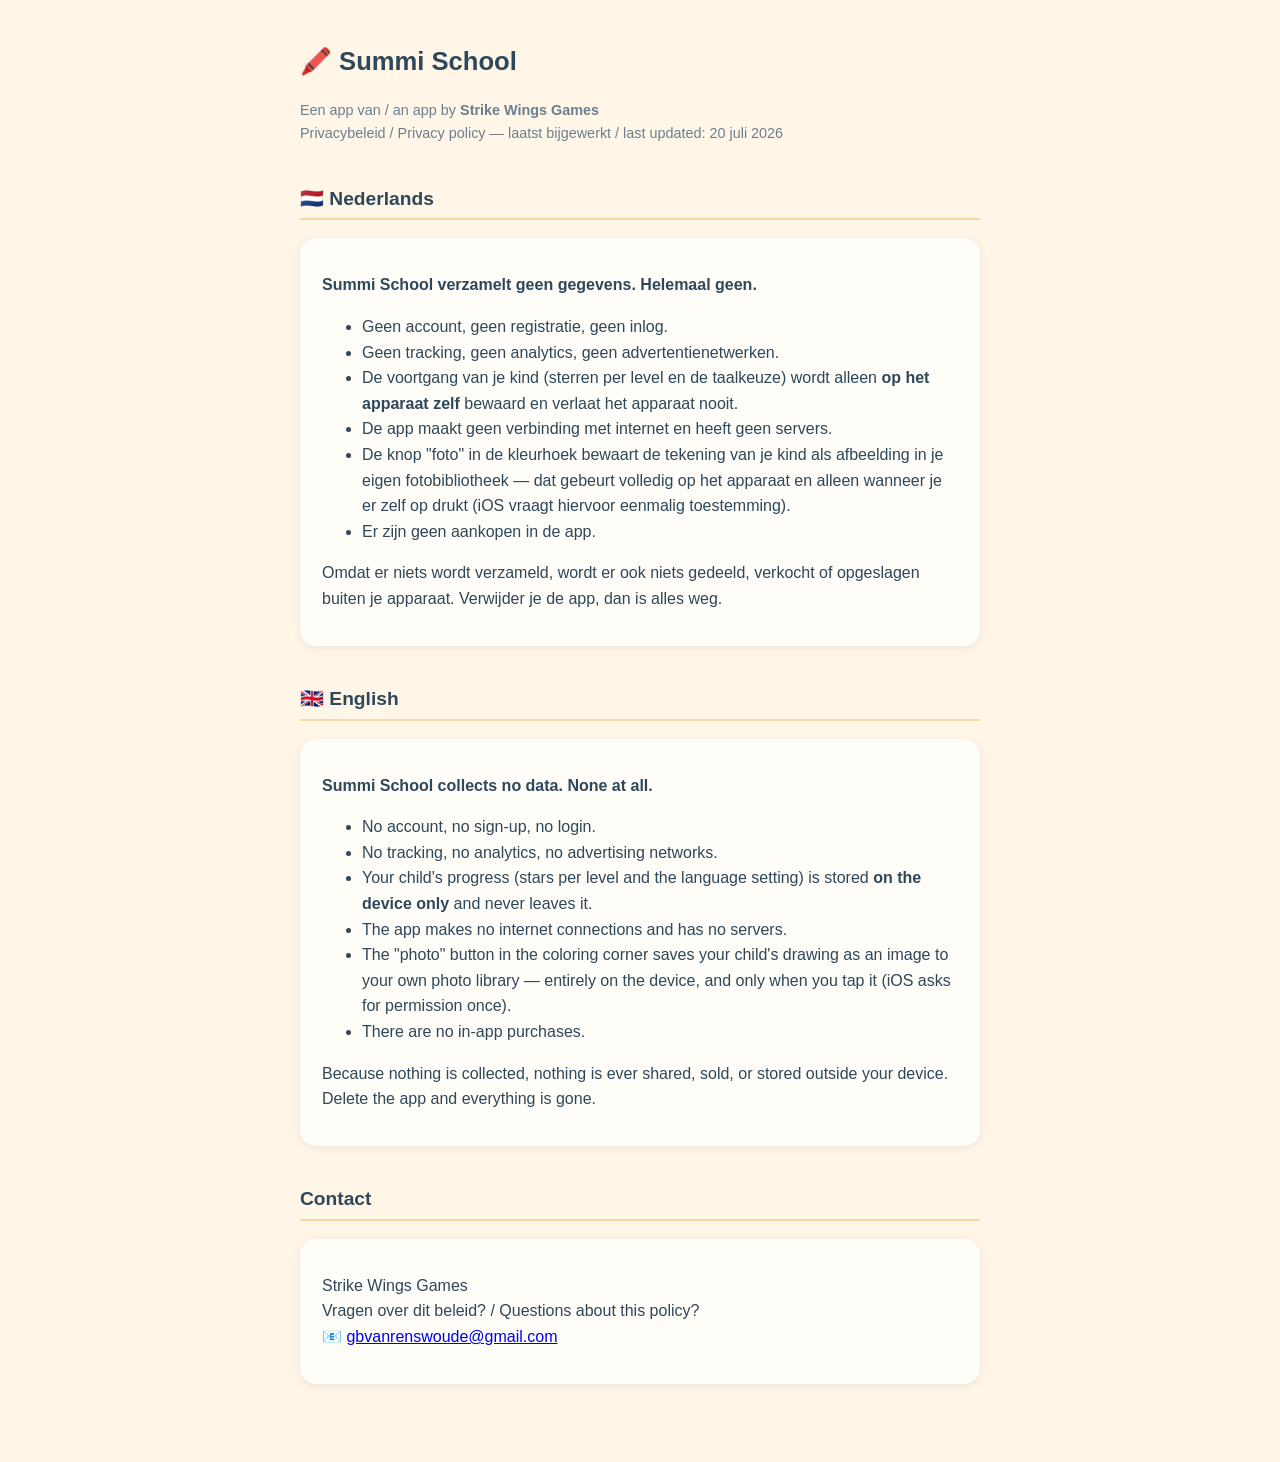
==== index.html @ abe36c19 "Summi School privacy policy (NL/EN)" ====
<!DOCTYPE html>
<html lang="nl">
<head>
<meta charset="utf-8">
<meta name="viewport" content="width=device-width, initial-scale=1">
<title>Summi School — Privacybeleid / Privacy Policy</title>
<style>
  body {
    font-family: -apple-system, "SF Pro Rounded", "Segoe UI", Verdana, sans-serif;
    background: #fff6e8;
    color: #2e4759;
    max-width: 680px;
    margin: 0 auto;
    padding: 24px 20px 60px;
    line-height: 1.6;
  }
  h1 { font-size: 1.6em; }
  h2 { font-size: 1.2em; margin-top: 2em; border-bottom: 2px solid #f3d9a4; padding-bottom: 4px; }
  .card {
    background: #fffdf8;
    border-radius: 16px;
    padding: 18px 22px;
    box-shadow: 0 2px 8px rgba(46, 71, 89, 0.10);
    margin: 18px 0;
  }
  .muted { color: #6b7f8e; font-size: 0.9em; }
</style>
</head>
<body>

<h1>🖍️ Summi School</h1>
<p class="muted">Een app van / an app by <strong>Strike Wings Games</strong><br>
Privacybeleid / Privacy policy — laatst bijgewerkt / last updated: 20&nbsp;juli&nbsp;2026</p>

<h2>🇳🇱 Nederlands</h2>
<div class="card">
  <p><strong>Summi School verzamelt geen gegevens. Helemaal geen.</strong></p>
  <ul>
    <li>Geen account, geen registratie, geen inlog.</li>
    <li>Geen tracking, geen analytics, geen advertentienetwerken.</li>
    <li>De voortgang van je kind (sterren per level en de taalkeuze) wordt
        alleen <strong>op het apparaat zelf</strong> bewaard en verlaat het
        apparaat nooit.</li>
    <li>De app maakt geen verbinding met internet en heeft geen servers.</li>
    <li>De knop "foto" in de kleurhoek bewaart de tekening van je kind als
        afbeelding in je eigen fotobibliotheek — dat gebeurt volledig op het
        apparaat en alleen wanneer je er zelf op drukt (iOS vraagt hiervoor
        eenmalig toestemming).</li>
    <li>Er zijn geen aankopen in de app.</li>
  </ul>
  <p>Omdat er niets wordt verzameld, wordt er ook niets gedeeld, verkocht of
     opgeslagen buiten je apparaat. Verwijder je de app, dan is alles weg.</p>
</div>

<h2>🇬🇧 English</h2>
<div class="card">
  <p><strong>Summi School collects no data. None at all.</strong></p>
  <ul>
    <li>No account, no sign-up, no login.</li>
    <li>No tracking, no analytics, no advertising networks.</li>
    <li>Your child's progress (stars per level and the language setting) is
        stored <strong>on the device only</strong> and never leaves it.</li>
    <li>The app makes no internet connections and has no servers.</li>
    <li>The "photo" button in the coloring corner saves your child's drawing
        as an image to your own photo library — entirely on the device, and
        only when you tap it (iOS asks for permission once).</li>
    <li>There are no in-app purchases.</li>
  </ul>
  <p>Because nothing is collected, nothing is ever shared, sold, or stored
     outside your device. Delete the app and everything is gone.</p>
</div>

<h2>Contact</h2>
<div class="card">
  <p>Strike Wings Games<br>
  Vragen over dit beleid? / Questions about this policy?<br>
  📧 <a href="mailto:gbvanrenswoude@gmail.com">gbvanrenswoude@gmail.com</a></p>
</div>

</body>
</html>
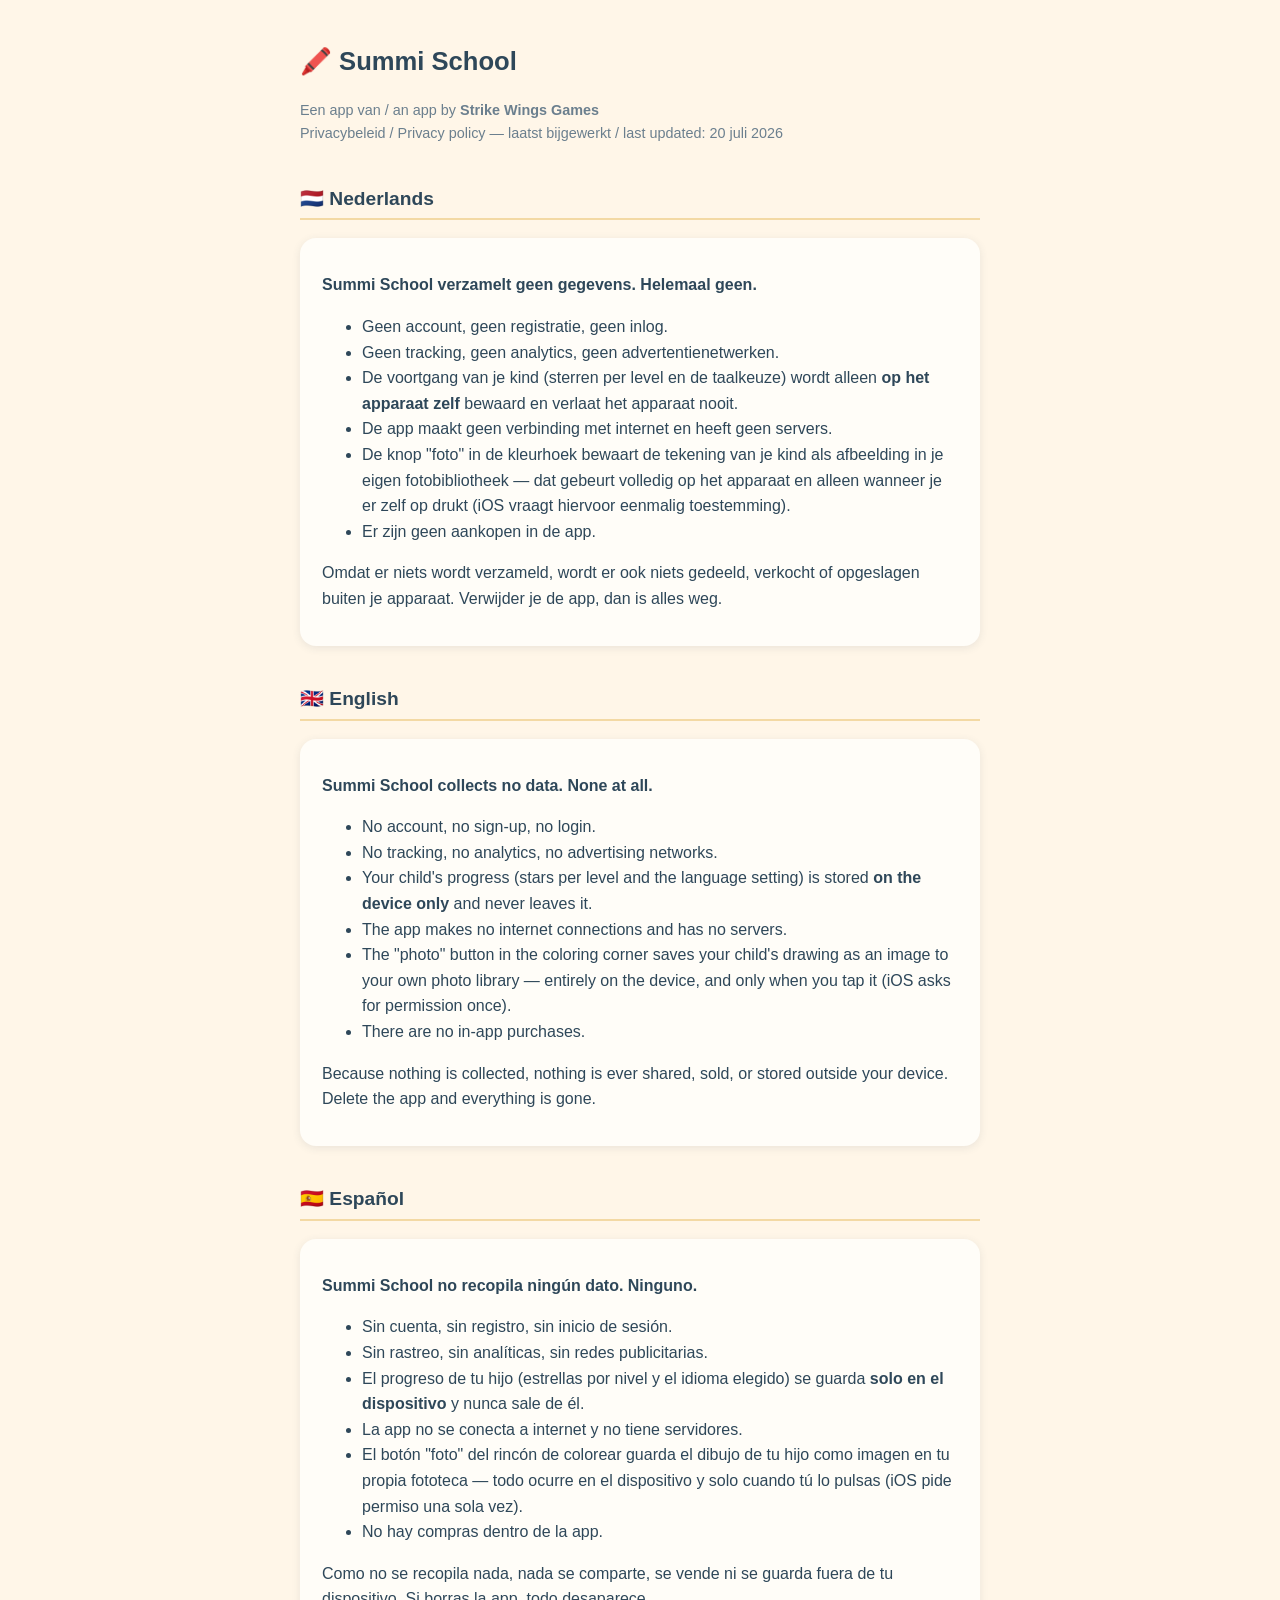
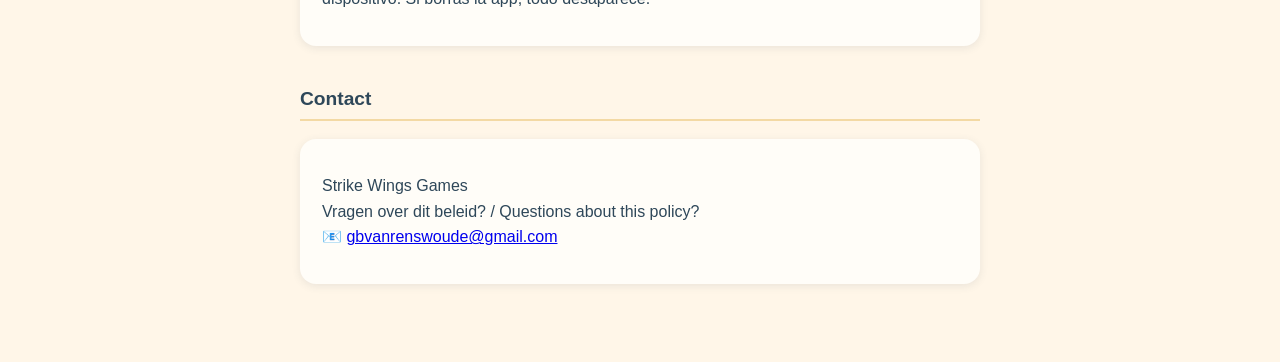
==== commit 96e26362: "Add Spanish section — the app now speaks es too" ====
--- a/index.html
+++ b/index.html
@@ -3,7 +3,7 @@
 <head>
 <meta charset="utf-8">
 <meta name="viewport" content="width=device-width, initial-scale=1">
-<title>Summi School — Privacybeleid / Privacy Policy</title>
+<title>Summi School — Privacybeleid / Privacy Policy / Política de privacidad</title>
 <style>
   body {
     font-family: -apple-system, "SF Pro Rounded", "Segoe UI", Verdana, sans-serif;
@@ -70,6 +70,24 @@
      outside your device. Delete the app and everything is gone.</p>
 </div>
 
+<h2>🇪🇸 Español</h2>
+<div class="card">
+  <p><strong>Summi School no recopila ningún dato. Ninguno.</strong></p>
+  <ul>
+    <li>Sin cuenta, sin registro, sin inicio de sesión.</li>
+    <li>Sin rastreo, sin analíticas, sin redes publicitarias.</li>
+    <li>El progreso de tu hijo (estrellas por nivel y el idioma elegido) se
+        guarda <strong>solo en el dispositivo</strong> y nunca sale de él.</li>
+    <li>La app no se conecta a internet y no tiene servidores.</li>
+    <li>El botón "foto" del rincón de colorear guarda el dibujo de tu hijo
+        como imagen en tu propia fototeca — todo ocurre en el dispositivo y
+        solo cuando tú lo pulsas (iOS pide permiso una sola vez).</li>
+    <li>No hay compras dentro de la app.</li>
+  </ul>
+  <p>Como no se recopila nada, nada se comparte, se vende ni se guarda fuera
+     de tu dispositivo. Si borras la app, todo desaparece.</p>
+</div>
+
 <h2>Contact</h2>
 <div class="card">
   <p>Strike Wings Games<br>
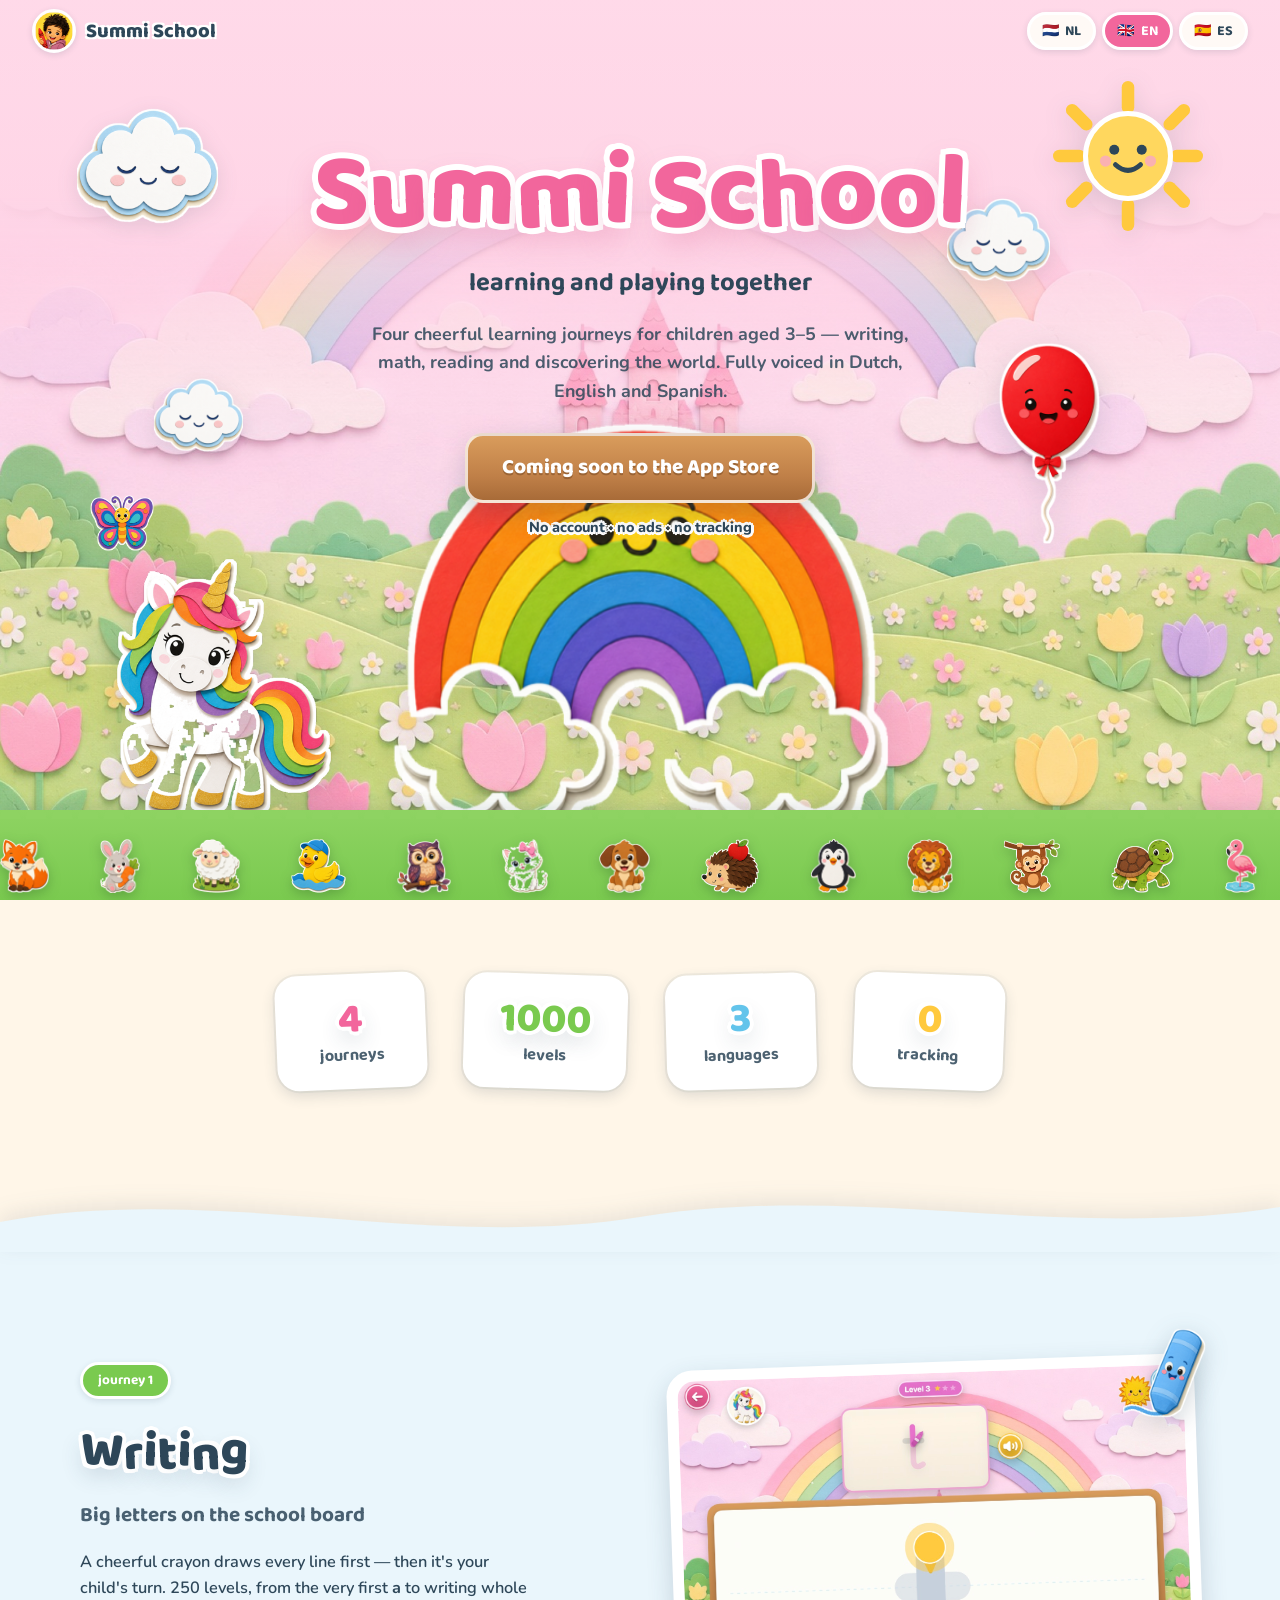
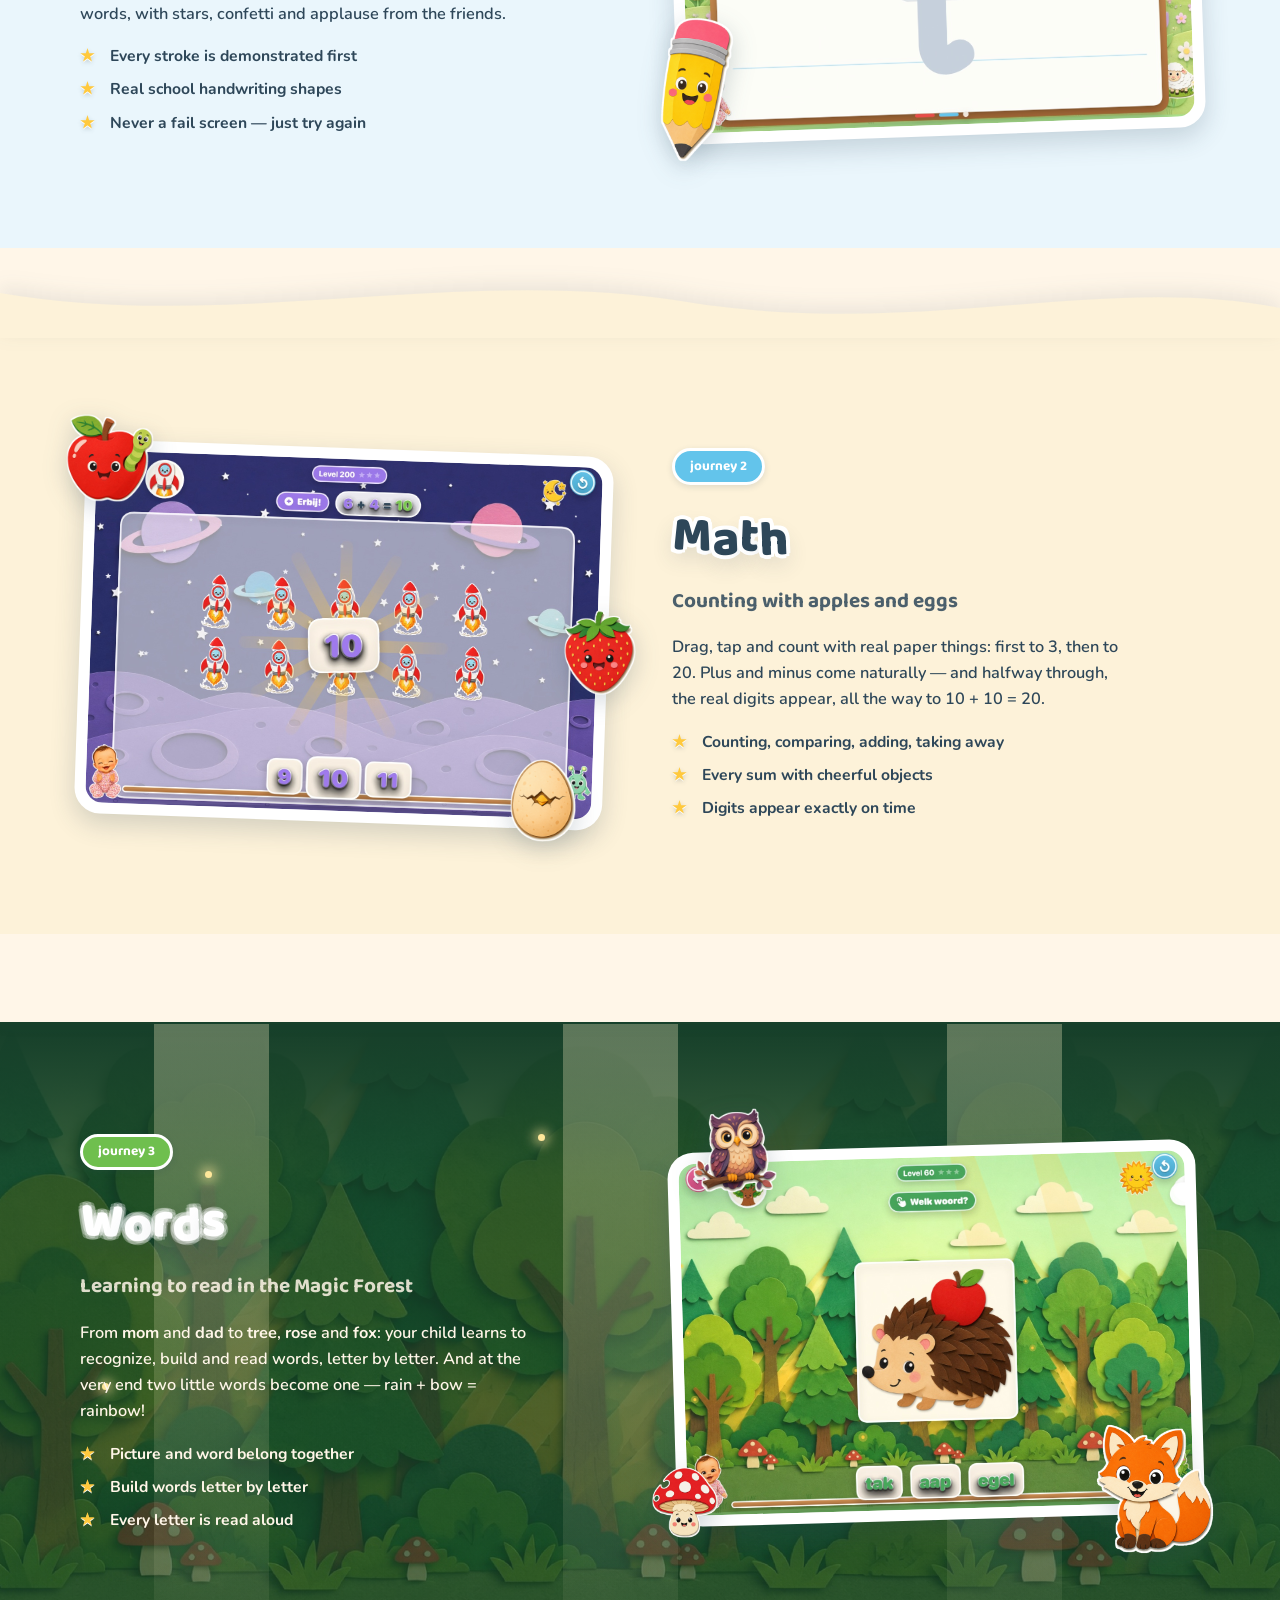
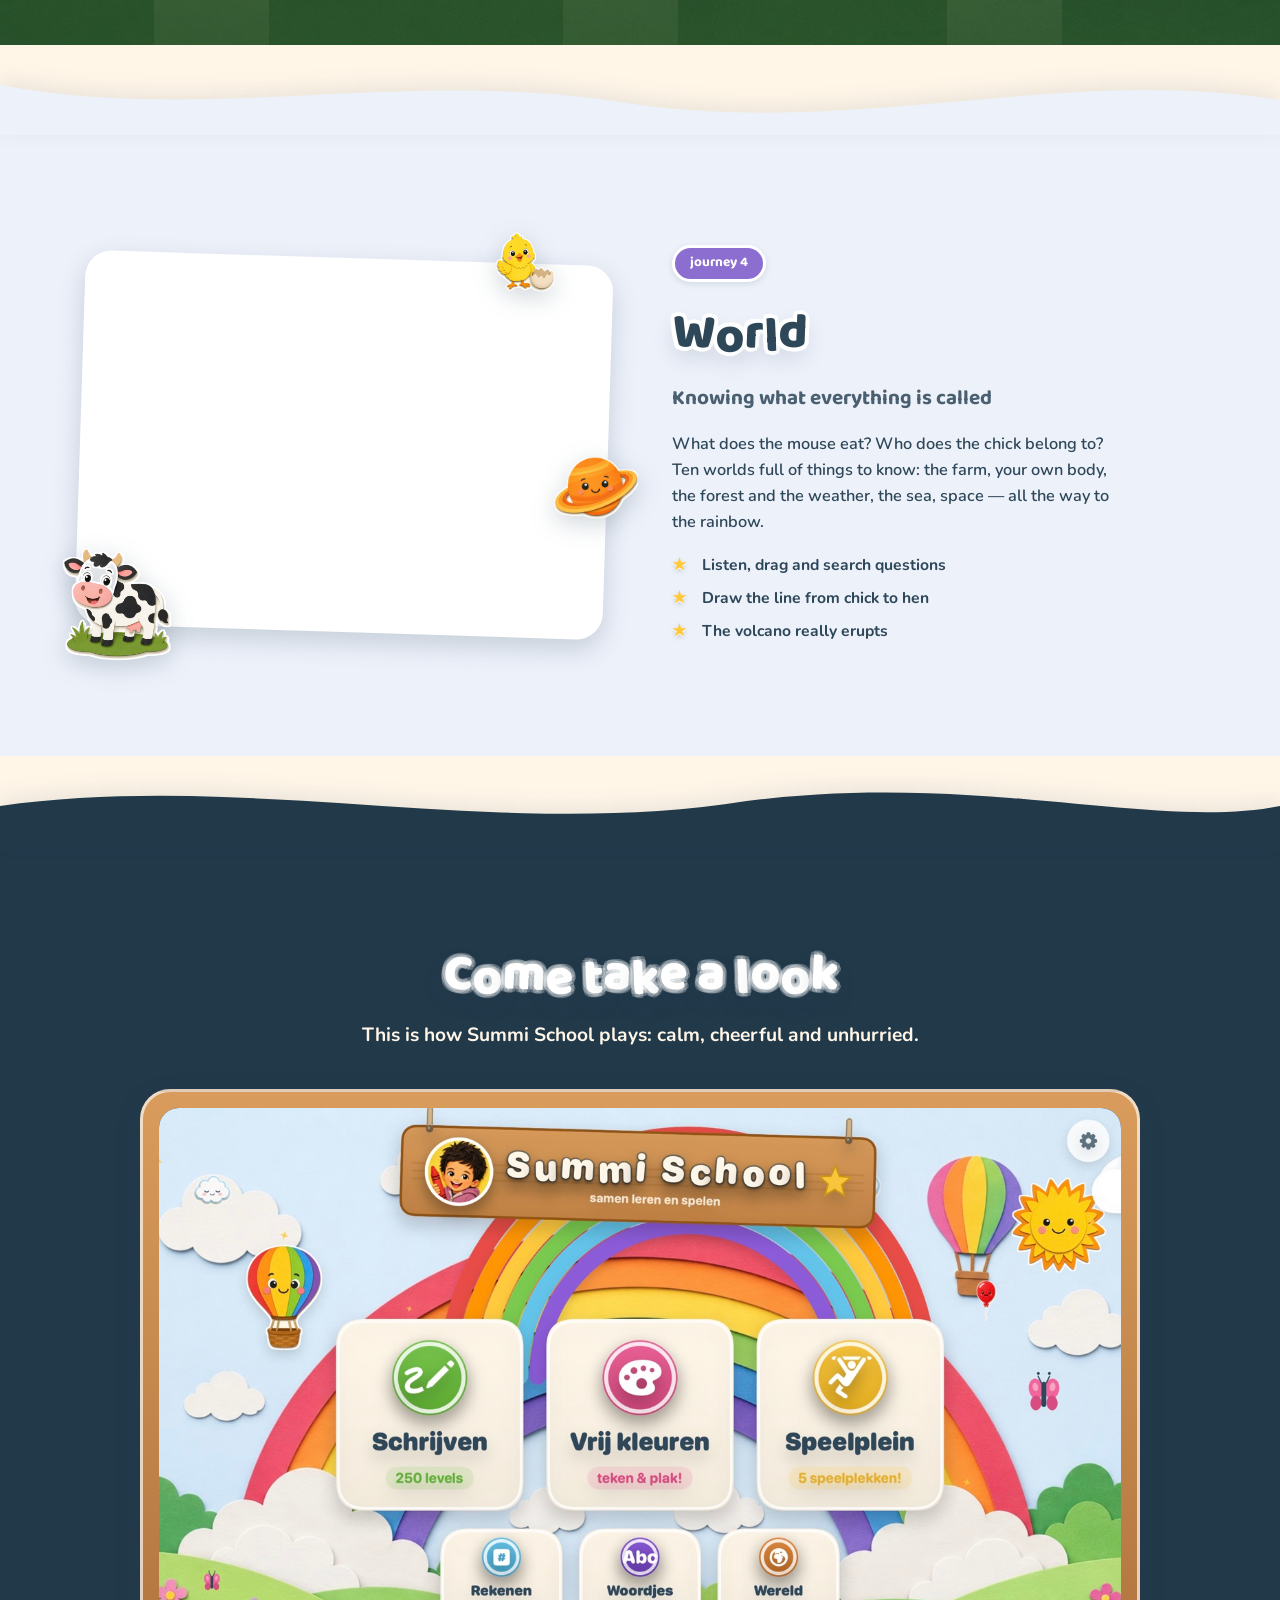
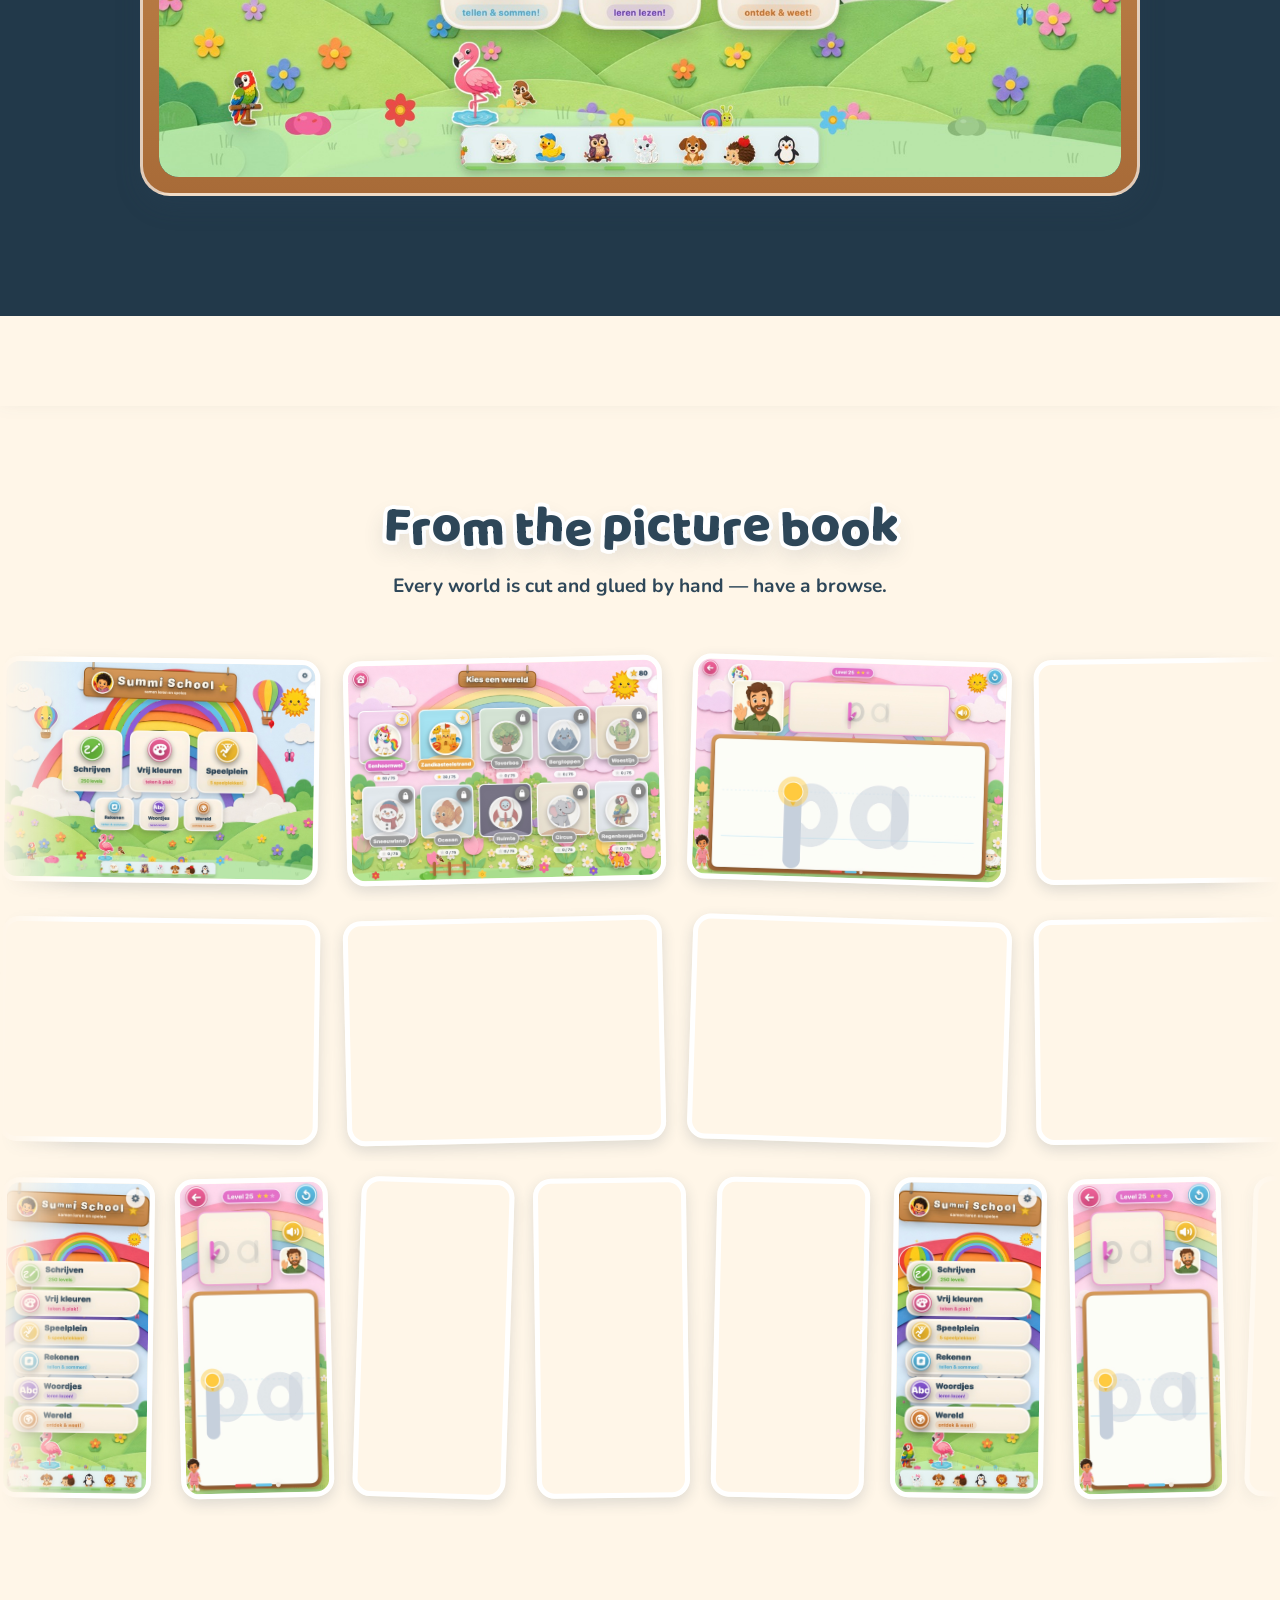
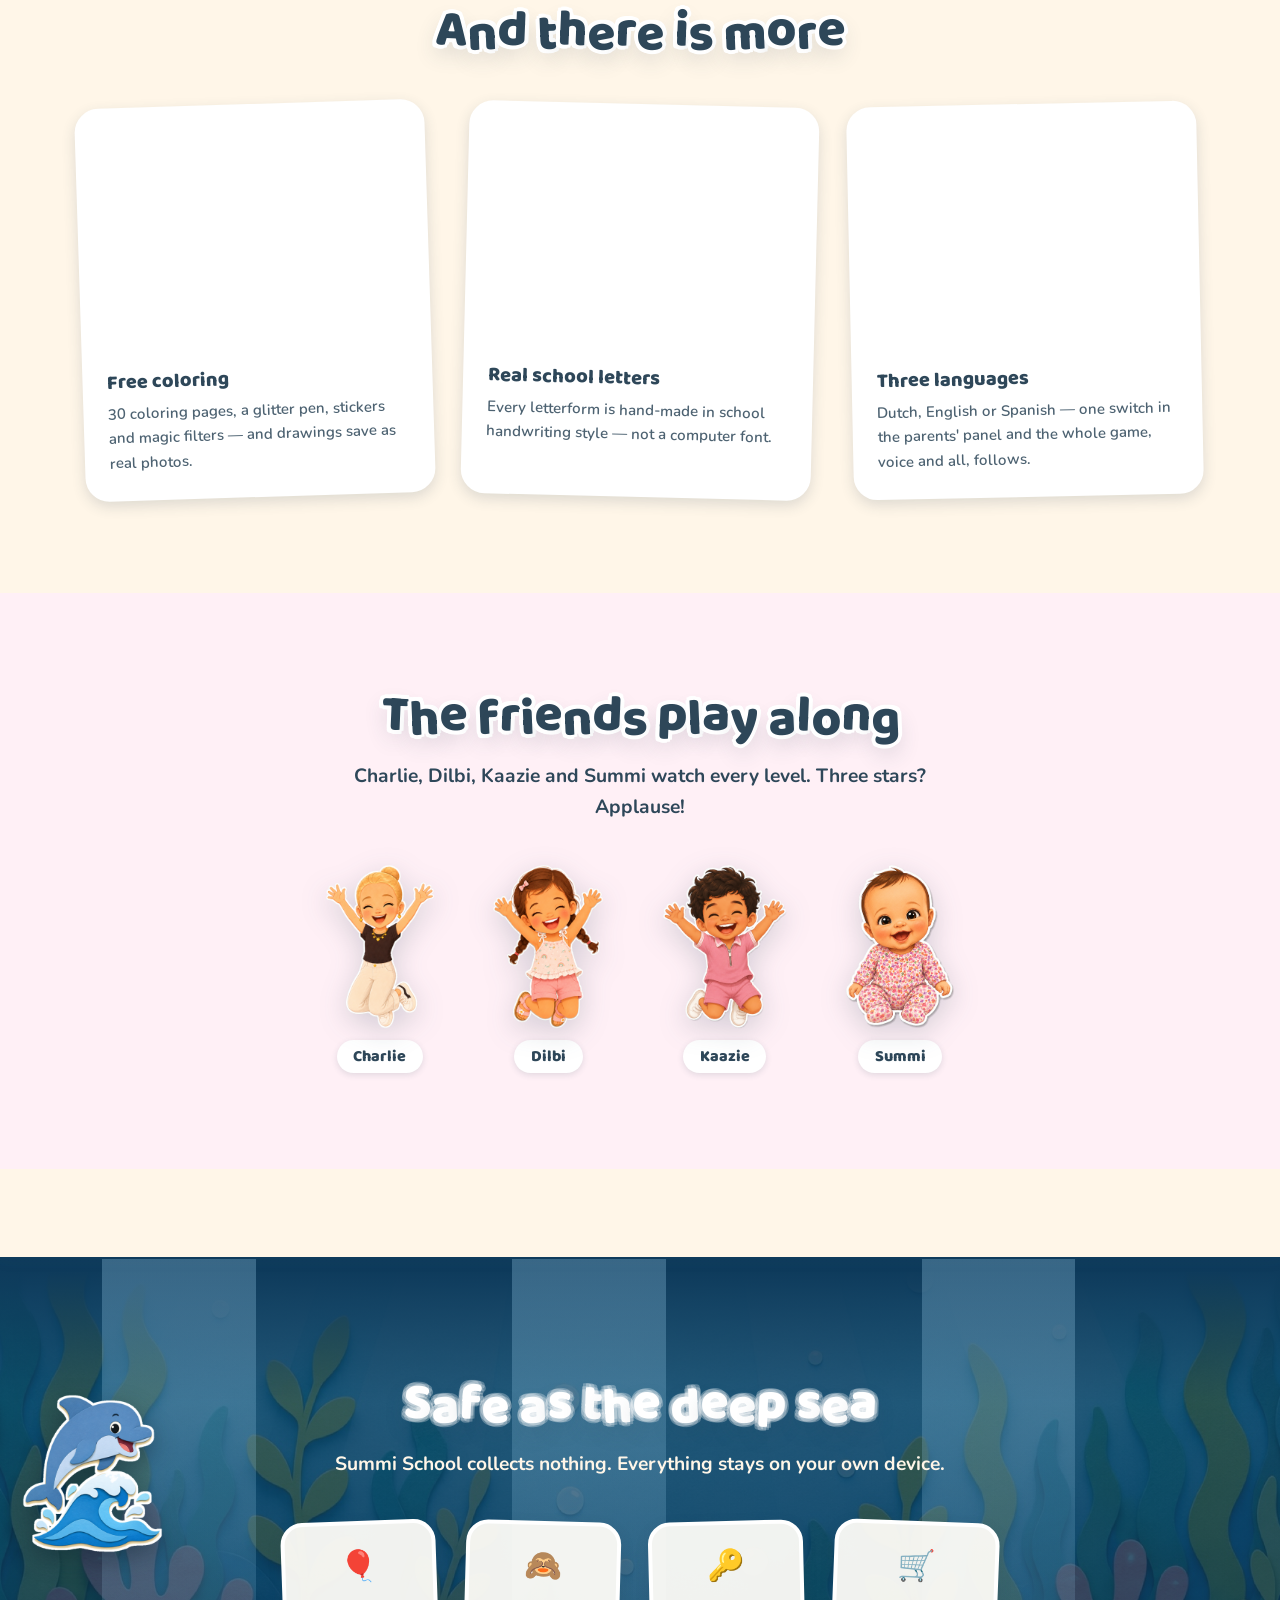
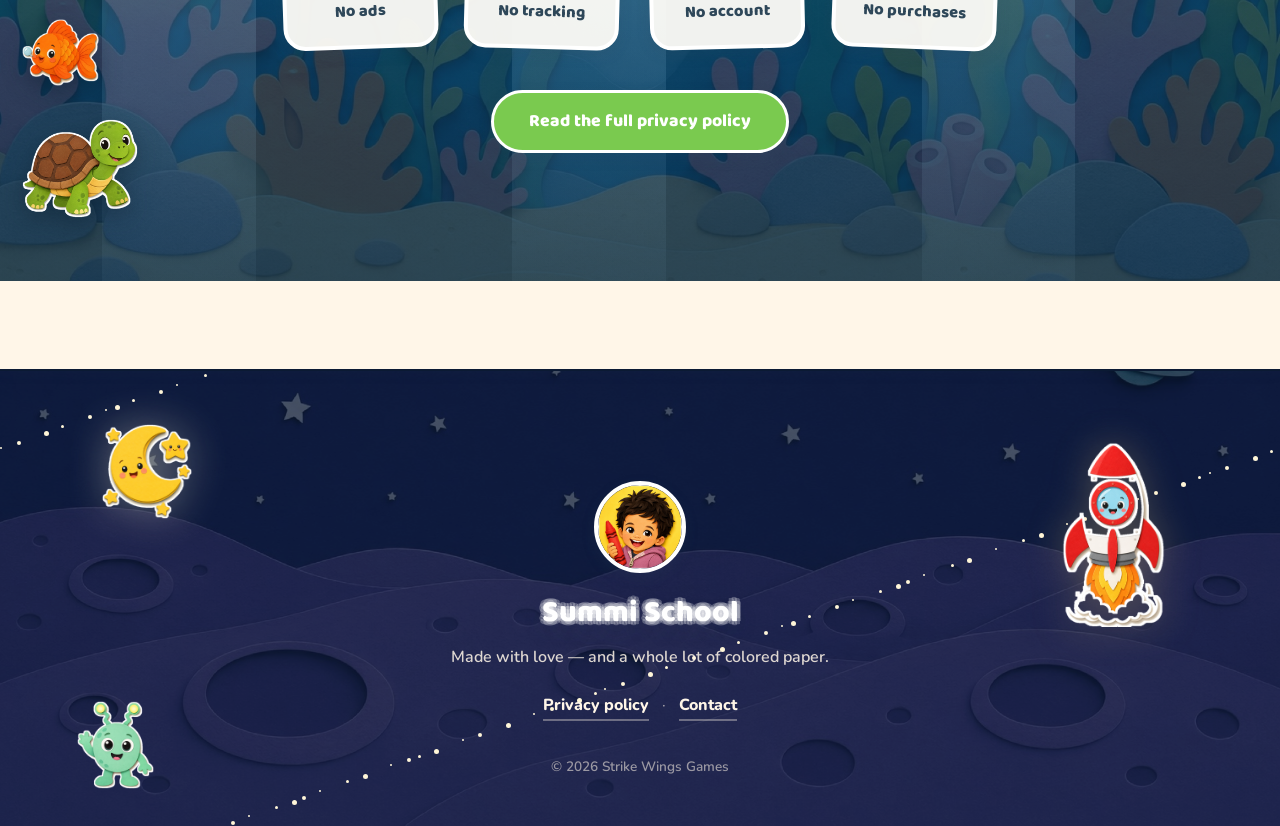
==== commit 5ae760bf: "site: full Summi School landing page — hero, courses, gallery, video, ocean privacy, space footer (N" ====
--- a/index.html
+++ b/index.html
@@ -3,97 +3,345 @@
 <head>
 <meta charset="utf-8">
 <meta name="viewport" content="width=device-width, initial-scale=1">
-<title>Summi School — Privacybeleid / Privacy Policy / Política de privacidad</title>
-<style>
-  body {
-    font-family: -apple-system, "SF Pro Rounded", "Segoe UI", Verdana, sans-serif;
-    background: #fff6e8;
-    color: #2e4759;
-    max-width: 680px;
-    margin: 0 auto;
-    padding: 24px 20px 60px;
-    line-height: 1.6;
-  }
-  h1 { font-size: 1.6em; }
-  h2 { font-size: 1.2em; margin-top: 2em; border-bottom: 2px solid #f3d9a4; padding-bottom: 4px; }
-  .card {
-    background: #fffdf8;
-    border-radius: 16px;
-    padding: 18px 22px;
-    box-shadow: 0 2px 8px rgba(46, 71, 89, 0.10);
-    margin: 18px 0;
-  }
-  .muted { color: #6b7f8e; font-size: 0.9em; }
-</style>
+<title>Summi School — samen leren en spelen</title>
+<meta name="description" content="Summi School: spelenderwijs schrijven, rekenen, lezen en de wereld ontdekken voor kinderen van 3–5 jaar. In het Nederlands, Engels en Spaans. Geen account, geen tracking.">
+<link rel="icon" type="image/png" href="assets/favicon.png">
+<link rel="apple-touch-icon" href="assets/apple-touch-icon.png">
+<meta property="og:title" content="Summi School — samen leren en spelen">
+<meta property="og:description" content="Vier vrolijke leerreizen voor kinderen van 3–5 jaar: schrijven, rekenen, woordjes en wereldkennis. In drie talen, zonder account of tracking.">
+<meta property="og:image" content="https://strike-wings-games.github.io/summischool/assets/og.jpg">
+<meta property="og:url" content="https://strike-wings-games.github.io/summischool/">
+<meta property="og:type" content="website">
+<meta name="twitter:card" content="summary_large_image">
+<link rel="preconnect" href="https://fonts.googleapis.com">
+<link rel="preconnect" href="https://fonts.gstatic.com" crossorigin>
+<link href="https://fonts.googleapis.com/css2?family=Baloo+2:wght@600;700;800&family=Nunito:wght@500;700;800&display=swap" rel="stylesheet">
+<link rel="stylesheet" href="assets/css/site.css">
 </head>
 <body>
 
-<h1>🖍️ Summi School</h1>
-<p class="muted">Een app van / an app by <strong>Strike Wings Games</strong><br>
-Privacybeleid / Privacy policy — laatst bijgewerkt / last updated: 20&nbsp;juli&nbsp;2026</p>
-
-<h2>🇳🇱 Nederlands</h2>
-<div class="card">
-  <p><strong>Summi School verzamelt geen gegevens. Helemaal geen.</strong></p>
-  <ul>
-    <li>Geen account, geen registratie, geen inlog.</li>
-    <li>Geen tracking, geen analytics, geen advertentienetwerken.</li>
-    <li>De voortgang van je kind (sterren per level en de taalkeuze) wordt
-        alleen <strong>op het apparaat zelf</strong> bewaard en verlaat het
-        apparaat nooit.</li>
-    <li>De app maakt geen verbinding met internet en heeft geen servers.</li>
-    <li>De knop "foto" in de kleurhoek bewaart de tekening van je kind als
-        afbeelding in je eigen fotobibliotheek — dat gebeurt volledig op het
-        apparaat en alleen wanneer je er zelf op drukt (iOS vraagt hiervoor
-        eenmalig toestemming).</li>
-    <li>Er zijn geen aankopen in de app.</li>
-  </ul>
-  <p>Omdat er niets wordt verzameld, wordt er ook niets gedeeld, verkocht of
-     opgeslagen buiten je apparaat. Verwijder je de app, dan is alles weg.</p>
+<!-- ======================= top bar (on the glass) ======================= -->
+<header class="topbar" id="topbar">
+  <a class="topbar-brand" href="#top" aria-label="Summi School">
+    <img class="topbar-logo" src="assets/logo.png" alt="" width="44" height="44">
+    <span class="topbar-name">Summi School</span>
+  </a>
+  <nav class="lang-switch" aria-label="Taal / Language / Idioma">
+    <button class="lang-pill" data-lang="nl" aria-label="Nederlands">🇳🇱<span>NL</span></button>
+    <button class="lang-pill" data-lang="en" aria-label="English">🇬🇧<span>EN</span></button>
+    <button class="lang-pill" data-lang="es" aria-label="Español">🇪🇸<span>ES</span></button>
+  </nav>
+</header>
+
+<!-- ======================= hero — de eenhoornwei ======================= -->
+<section class="hero" id="top">
+  <div class="hero-sky"></div>
+  <img class="hero-plate" src="assets/backdrops/unicorn.jpg" alt="" data-parallax="0.12">
+
+  <!-- painted-on sky life -->
+  <div class="sun" data-parallax="0.05" aria-hidden="true">
+    <svg viewBox="0 0 120 120">
+      <g class="sun-rays">
+        <g fill="#FFC93D">
+          <rect x="55" y="0"  width="10" height="26" rx="5"/>
+          <rect x="55" y="94" width="10" height="26" rx="5"/>
+          <rect x="0"  y="55" width="26" height="10" rx="5"/>
+          <rect x="94" y="55" width="26" height="10" rx="5"/>
+          <rect x="16" y="16" width="10" height="26" rx="5" transform="rotate(-45 21 29)"/>
+          <rect x="94" y="16" width="10" height="26" rx="5" transform="rotate(45 99 29)"/>
+          <rect x="16" y="78" width="10" height="26" rx="5" transform="rotate(-135 21 91)"/>
+          <rect x="94" y="78" width="10" height="26" rx="5" transform="rotate(135 99 91)"/>
+        </g>
+      </g>
+      <circle cx="60" cy="60" r="34" fill="#FFD75E" stroke="#fff" stroke-width="4"/>
+      <circle cx="49" cy="55" r="4" fill="#2E4759"/>
+      <circle cx="71" cy="55" r="4" fill="#2E4759"/>
+      <path d="M50 67 Q60 76 70 67" stroke="#2E4759" stroke-width="4" stroke-linecap="round" fill="none"/>
+      <circle cx="42" cy="64" r="4.5" fill="#F9A8C5" opacity="0.8"/>
+      <circle cx="78" cy="64" r="4.5" fill="#F9A8C5" opacity="0.8"/>
+    </svg>
+  </div>
+  <img class="hero-cloud cloud-a" src="assets/art/cut_wolk.png" alt="" data-parallax="0.20">
+  <img class="hero-cloud cloud-b" src="assets/art/cut_wolk.png" alt="" data-parallax="0.30">
+  <img class="hero-cloud cloud-c" src="assets/art/cut_wolk.png" alt="" data-parallax="0.16">
+  <img class="hero-balloon" src="assets/art/cut_feestballon.png" alt="" data-parallax="0.24">
+  <img class="hero-butterfly" src="assets/art/cut_vlinder.png" alt="" data-parallax="0.28">
+
+  <!-- the big paper stack: title on the sky, rainbow rising behind the grass -->
+  <img class="hero-rainbow" src="assets/art/cut_regenboog.png" alt="" data-parallax="0.06">
+  <div class="hero-stack">
+    <h1 class="hero-title playful" data-i18n="heroTitle">Summi School</h1>
+    <p class="hero-tagline" data-i18n="heroTagline">samen leren en spelen</p>
+    <p class="hero-sub" data-i18n="heroSub">Vier vrolijke leerreizen voor kinderen van 3–5 jaar —
+       schrijven, rekenen, lezen en de wereld ontdekken. Volledig ingesproken
+       in het Nederlands, Engels en Spaans.</p>
+    <div class="hero-cta">
+      <a class="wood-sign" href="#journeys">
+        <span data-i18n="heroCta">Binnenkort in de App Store</span>
+      </a>
+      <p class="hero-cta-note" data-i18n="heroCtaNote">Geen account · geen reclame · geen tracking</p>
+    </div>
+  </div>
+  <img class="hero-unicorn" src="assets/art/cut_eenhoorn.png" alt="">
+
+  <!-- de optocht: the game's own sticker parade -->
+  <div class="parade" aria-hidden="true">
+    <div class="parade-track" id="parade"></div>
+  </div>
+</section>
+
+<!-- ======================= stats stickers ======================= -->
+<section class="stats" id="journeys">
+  <div class="stats-row">
+    <div class="stat-sticker reveal" style="--tilt:-2.4deg">
+      <span class="stat-number">4</span>
+      <span class="stat-label" data-i18n="statJourneys">leerreizen</span>
+    </div>
+    <div class="stat-sticker reveal" style="--tilt:1.8deg">
+      <span class="stat-number">1000</span>
+      <span class="stat-label" data-i18n="statLevels">levels</span>
+    </div>
+    <div class="stat-sticker reveal" style="--tilt:-1.6deg">
+      <span class="stat-number">3</span>
+      <span class="stat-label" data-i18n="statLanguages">talen</span>
+    </div>
+    <div class="stat-sticker reveal" style="--tilt:2.2deg">
+      <span class="stat-number">0</span>
+      <span class="stat-label" data-i18n="statTracking">tracking</span>
+    </div>
+  </div>
+</section>
+
+<!-- ======================= schrijven — the whiteboard ======================= -->
+<section class="course course-write" id="schrijven">
+  <div class="divider divider-write" aria-hidden="true"><svg viewBox="0 0 1440 90" preserveAspectRatio="none"><path d="M0,60 C240,20 480,90 720,55 C960,20 1200,80 1440,45 L1440,90 L0,90 Z"/></svg></div>
+  <div class="course-inner">
+    <div class="course-copy reveal">
+      <span class="course-chip chip-green" data-i18n="writeChip">leerreis 1</span>
+      <h2 class="course-title playful" data-i18n="writeTitle">Schrijven</h2>
+      <p class="course-sub" data-i18n="writeSub">Grote letters op het schoolbord</p>
+      <p class="course-text" data-i18n="writeText">Een vrolijk krijtje doet elke lijn voor — en dan
+         is je kind aan de beurt. 250 levels lang, van de allereerste <b>a</b>
+         tot hele woorden schrijven, met sterren, confetti en applaus van de
+         vriendjes.</p>
+      <ul class="course-points">
+        <li data-i18n="writeP1">Elke letterstreek wordt voorgedaan</li>
+        <li data-i18n="writeP2">Echte schoolschrijfletters</li>
+        <li data-i18n="writeP3">Nooit een foutscherm — gewoon nog een keer</li>
+      </ul>
+    </div>
+    <div class="course-art">
+      <figure class="device ipad reveal" style="--tilt:-2deg">
+        <img src="assets/shots/write_letter.jpg" alt="Schrijfles: een letter natrekken op het schoolbord" loading="lazy" decoding="async">
+      </figure>
+      <img class="float-sticker float-krijtje" src="assets/art/cut_krijtje.png" alt="" aria-hidden="true">
+      <img class="float-sticker float-potlood" src="assets/art/cut_potlood.png" alt="" aria-hidden="true">
+    </div>
+  </div>
+</section>
+
+<!-- ======================= rekenen — the beach ======================= -->
+<section class="course course-math" id="rekenen">
+  <div class="divider divider-math" aria-hidden="true"><svg viewBox="0 0 1440 90" preserveAspectRatio="none"><path d="M0,45 C260,85 520,15 780,55 C1040,90 1240,25 1440,60 L1440,90 L0,90 Z"/></svg></div>
+  <div class="course-inner course-flip">
+    <div class="course-copy reveal">
+      <span class="course-chip chip-sky" data-i18n="mathChip">leerreis 2</span>
+      <h2 class="course-title playful" data-i18n="mathTitle">Rekenen</h2>
+      <p class="course-sub" data-i18n="mathSub">Tellen met appels en eieren</p>
+      <p class="course-text" data-i18n="mathText">Slepen, tikken en tellen met echte papieren
+         spulletjes: eerst tot 3, dan tot 20. Plus en min komen vanzelf — en
+         halverwege verschijnen de echte cijfers, tot aan 10 + 10 = 20.</p>
+      <ul class="course-points">
+        <li data-i18n="mathP1">Tellen, vergelijken, erbij en eraf</li>
+        <li data-i18n="mathP2">Elke som met vrolijke voorwerpen</li>
+        <li data-i18n="mathP3">Cijfers verschijnen precies op tijd</li>
+      </ul>
+    </div>
+    <div class="course-art">
+      <figure class="device ipad reveal" style="--tilt:2deg">
+        <img src="assets/shots/math_space_sum.jpg" alt="Rekenles: 6 + 4 = 10 met sterren in de ruimte" loading="lazy" decoding="async">
+      </figure>
+      <img class="float-sticker float-appel" src="assets/art/cut_appel.png" alt="" aria-hidden="true">
+      <img class="float-sticker float-ei" src="assets/art/cut_ei.png" alt="" aria-hidden="true">
+      <img class="float-sticker float-aardbei" src="assets/art/cut_aardbei.png" alt="" aria-hidden="true">
+    </div>
+  </div>
+</section>
+
+<!-- ======================= woordjes — the jungle ======================= -->
+<section class="course course-jungle" id="woordjes">
+  <div class="divider divider-jungle" aria-hidden="true"><svg viewBox="0 0 1440 90" preserveAspectRatio="none"><path d="M0,55 C200,15 420,85 700,50 C980,15 1220,80 1440,40 L1440,90 L0,90 Z"/></svg></div>
+  <img class="jungle-plate" src="assets/backdrops/forest.jpg" alt="" loading="lazy" data-parallax="0.10">
+  <div class="jungle-beams" aria-hidden="true"><i></i><i></i><i></i></div>
+  <div class="fireflies" aria-hidden="true"><i></i><i></i><i></i><i></i><i></i><i></i></div>
+  <div class="course-inner">
+    <div class="course-copy reveal on-dark">
+      <span class="course-chip chip-jungle" data-i18n="wordsChip">leerreis 3</span>
+      <h2 class="course-title playful" data-i18n="wordsTitle">Woordjes</h2>
+      <p class="course-sub" data-i18n="wordsSub">Leren lezen in het Toverbos</p>
+      <p class="course-text" data-i18n="wordsText">Van <b>mama</b> en <b>papa</b> tot
+         <b>boom</b>, <b>roos</b> en <b>vos</b>: je kind leert woordjes
+         herkennen, bouwen en lezen, letter voor letter. En helemaal aan het
+         eind worden twee woordjes één — regen + boog = regenboog!</p>
+      <ul class="course-points">
+        <li data-i18n="wordsP1">Plaatje en woord horen bij elkaar</li>
+        <li data-i18n="wordsP2">Woorden bouwen, letter voor letter</li>
+        <li data-i18n="wordsP3">Elke letter wordt voorgelezen</li>
+      </ul>
+    </div>
+    <div class="course-art">
+      <figure class="device ipad reveal" style="--tilt:-1.6deg">
+        <img src="assets/shots/words_leesplankje.jpg" alt="Leesles in het Toverbos" loading="lazy" decoding="async">
+      </figure>
+      <img class="float-sticker float-vos" src="assets/art/cut_vos.png" alt="" aria-hidden="true">
+      <img class="float-sticker float-uil" src="assets/art/cut_uil.png" alt="" aria-hidden="true">
+      <img class="float-sticker float-paddenstoel" src="assets/art/cut_paddenstoel.png" alt="" aria-hidden="true">
+    </div>
+  </div>
+</section>
+
+<!-- ======================= wereld — the mountains ======================= -->
+<section class="course course-world" id="wereld">
+  <div class="divider divider-world" aria-hidden="true"><svg viewBox="0 0 1440 90" preserveAspectRatio="none"><path d="M0,40 C240,80 460,20 720,60 C980,90 1200,20 1440,55 L1440,90 L0,90 Z"/></svg></div>
+  <div class="course-inner course-flip">
+    <div class="course-copy reveal">
+      <span class="course-chip chip-world" data-i18n="wkChip">leerreis 4</span>
+      <h2 class="course-title playful" data-i18n="wkTitle">Wereld</h2>
+      <p class="course-sub" data-i18n="wkSub">Weten hoe alles heet</p>
+      <p class="course-text" data-i18n="wkText">Wat eet de muis? Bij wie hoort het kuiken? Tien
+         werelden vol weetjes: de boerderij, je eigen lijf, het bos en het
+         weer, de zee, de ruimte — tot aan de regenboog.</p>
+      <ul class="course-points">
+        <li data-i18n="wkP1">Luister-, sleep- en zoekvragen</li>
+        <li data-i18n="wkP2">Trek de lijn van het kuiken naar de kip</li>
+        <li data-i18n="wkP3">De vulkaan barst écht uit</li>
+      </ul>
+    </div>
+    <div class="course-art">
+      <figure class="device ipad reveal" style="--tilt:1.8deg">
+        <img src="assets/shots/wk_farm.jpg" alt="Wereldles: wat eet de muis?" loading="lazy" decoding="async">
+      </figure>
+      <img class="float-sticker float-koe" src="assets/art/cut_koe.png" alt="" aria-hidden="true">
+      <img class="float-sticker float-kuiken" src="assets/art/cut_kuiken.png" alt="" aria-hidden="true">
+      <img class="float-sticker float-aardbol" src="assets/art/cut_planeet.png" alt="" aria-hidden="true">
+    </div>
+  </div>
+</section>
+
+<!-- ======================= gameplay video ======================= -->
+<section class="cinema" id="video">
+  <div class="divider divider-cinema" aria-hidden="true"><svg viewBox="0 0 1440 90" preserveAspectRatio="none"><path d="M0,50 C280,15 560,85 840,45 C1100,15 1300,75 1440,50 L1440,90 L0,90 Z"/></svg></div>
+  <div class="cinema-inner">
+    <h2 class="section-title playful on-dark reveal" data-i18n="videoTitle">Kijk eens mee</h2>
+    <p class="section-sub on-dark reveal" data-i18n="videoSub">Zo speelt Summi School: rustig, vrolijk en zonder haast.</p>
+    <div class="tv reveal">
+      <video id="gameplay" playsinline muted loop preload="metadata"
+             poster="assets/shots/menu_nl.jpg">
+        <source src="assets/video/gameplay.mp4" type="video/mp4">
+      </video>
+    </div>
+  </div>
+</section>
+
+<!-- ======================= gallery — sticker album ======================= -->
+<section class="gallery" id="gallery">
+  <div class="divider divider-gallery" aria-hidden="true"><svg viewBox="0 0 1440 90" preserveAspectRatio="none"><path d="M0,45 C220,85 480,15 740,55 C1000,88 1240,25 1440,60 L1440,90 L0,90 Z"/></svg></div>
+  <div class="gallery-head">
+    <h2 class="section-title playful reveal" data-i18n="galleryTitle">Uit het prentenboek</h2>
+    <p class="section-sub reveal" data-i18n="gallerySub">Elke wereld is met de hand geknipt en geplakt — blader maar door.</p>
+  </div>
+  <div class="shelf" data-drift="left"><div class="shelf-track" id="shelf1"></div></div>
+  <div class="shelf" data-drift="right"><div class="shelf-track" id="shelf2"></div></div>
+  <div class="shelf shelf-phones" data-drift="left"><div class="shelf-track" id="shelf3"></div></div>
+</section>
+
+<!-- ======================= extra's ======================= -->
+<section class="extras" id="extras">
+  <div class="extras-inner">
+    <h2 class="section-title playful reveal" data-i18n="extrasTitle">En er is nog meer</h2>
+    <div class="extras-row">
+      <div class="extra-card reveal" style="--tilt:-1.8deg">
+        <img src="assets/shots/coloring_demo.jpg" alt="De kleurhoek met glitterpen en stickers" loading="lazy" decoding="async">
+        <h3 data-i18n="extraColorTitle">Vrij kleuren</h3>
+        <p data-i18n="extraColorText">30 kleurplaten, een glitterpen, stickers en toverfilters — en de tekening bewaar je als echte foto.</p>
+      </div>
+      <div class="extra-card reveal" style="--tilt:1.4deg">
+        <img src="assets/shots/alphabet.jpg" alt="Alle 26 schoolschrijfletters" loading="lazy" decoding="async">
+        <h3 data-i18n="extraAbcTitle">Echte schoolletters</h3>
+        <p data-i18n="extraAbcText">Alle letters zijn met de hand gemaakt in het Nederlandse schoolschrift — geen computerletter.</p>
+      </div>
+      <div class="extra-card reveal" style="--tilt:-1.2deg">
+        <img src="assets/shots/menu_es.jpg" alt="El menú en español" loading="lazy" decoding="async">
+        <h3 data-i18n="extraLangTitle">Drie talen</h3>
+        <p data-i18n="extraLangText">Nederlands, Engels of Spaans — één knop in het ouderpaneel en het hele spel, stem en al, wisselt mee.</p>
+      </div>
+    </div>
+  </div>
+</section>
+
+<!-- ======================= de vriendjes ======================= -->
+<section class="friends" id="friends">
+  <div class="friends-inner">
+    <h2 class="section-title playful reveal" data-i18n="friendsTitle">De vriendjes doen mee</h2>
+    <p class="section-sub reveal" data-i18n="friendsSub">Charlie, Dilbi, Kaazie en Summi kijken mee bij elk level. Drie sterren? Applaus!</p>
+    <div class="friends-row">
+      <figure class="friend reveal"><img src="assets/art/mascot_charlie_joy.png" alt="Charlie"><figcaption>Charlie</figcaption></figure>
+      <figure class="friend reveal"><img src="assets/art/mascot_dilbi_joy.png" alt="Dilbi"><figcaption>Dilbi</figcaption></figure>
+      <figure class="friend reveal"><img src="assets/art/mascot_kaazie_joy.png" alt="Kaazie"><figcaption>Kaazie</figcaption></figure>
+      <figure class="friend reveal"><img src="assets/art/mascot_summi_idle.png" alt="Summi"><figcaption>Summi</figcaption></figure>
+    </div>
+  </div>
+</section>
+
+<!-- ======================= ocean — veilig & privé ======================= -->
+<section class="ocean" id="privacy">
+  <div class="divider divider-ocean" aria-hidden="true"><svg viewBox="0 0 1440 90" preserveAspectRatio="none"><path d="M0,55 C180,20 400,85 640,50 C900,15 1180,80 1440,45 L1440,90 L0,90 Z"/></svg></div>
+  <img class="ocean-plate" src="assets/backdrops/ocean.jpg" alt="" loading="lazy" data-parallax="0.08">
+  <div class="ocean-shafts" aria-hidden="true"><i></i><i></i><i></i></div>
+  <div class="bubbles" aria-hidden="true"><i></i><i></i><i></i><i></i><i></i><i></i><i></i><i></i></div>
+  <img class="swimmer swim-dolfijn" src="assets/art/cut_dolfijn.png" alt="" aria-hidden="true">
+  <img class="swimmer swim-vis" src="assets/art/cut_vis.png" alt="" aria-hidden="true">
+  <img class="swimmer swim-schildpad" src="assets/art/cut_schildpad.png" alt="" aria-hidden="true">
+  <div class="ocean-inner">
+    <h2 class="section-title playful on-dark reveal" data-i18n="oceanTitle">Veilig als de diepe zee</h2>
+    <p class="section-sub on-dark reveal" data-i18n="oceanSub">Summi School verzamelt niets. Alles blijft op jullie eigen apparaat.</p>
+    <div class="promise-row">
+      <div class="promise reveal" style="--tilt:-2deg"><span class="promise-emoji">🎈</span><span data-i18n="promiseAds">Geen reclame</span></div>
+      <div class="promise reveal" style="--tilt:1.6deg"><span class="promise-emoji">🙈</span><span data-i18n="promiseTracking">Geen tracking</span></div>
+      <div class="promise reveal" style="--tilt:-1.4deg"><span class="promise-emoji">🔑</span><span data-i18n="promiseAccount">Geen account</span></div>
+      <div class="promise reveal" style="--tilt:2.2deg"><span class="promise-emoji">🛒</span><span data-i18n="promisePurchases">Geen aankopen</span></div>
+    </div>
+    <a class="privacy-link reveal" href="privacy.html" data-i18n="oceanCta">Lees het hele privacybeleid</a>
+  </div>
+</section>
+
+<!-- ======================= footer — de ruimte ======================= -->
+<footer class="space" id="contact">
+  <div class="divider divider-space" aria-hidden="true"><svg viewBox="0 0 1440 90" preserveAspectRatio="none"><path d="M0,45 C260,85 500,20 760,55 C1020,85 1240,25 1440,55 L1440,90 L0,90 Z"/></svg></div>
+  <img class="space-plate" src="assets/backdrops/space.jpg" alt="" loading="lazy">
+  <div class="stars" aria-hidden="true"></div>
+  <img class="space-raket" src="assets/art/cut_raket.png" alt="" aria-hidden="true">
+  <img class="space-maan" src="assets/art/cut_maan.png" alt="" aria-hidden="true">
+  <img class="space-alien" src="assets/art/cut_alien.png" alt="" aria-hidden="true">
+  <div class="space-inner">
+    <img class="space-logo" src="assets/logo.png" alt="Summi School logo">
+    <p class="space-name">Summi School</p>
+    <p class="space-line" data-i18n="footerLine">Gemaakt met liefde — en heel veel gekleurd papier.</p>
+    <div class="footer-links">
+      <a href="privacy.html" data-i18n="footerPrivacy">Privacybeleid</a>
+      <span>·</span>
+      <a href="mailto:gbvanrenswoude@gmail.com" data-i18n="footerContact">Contact</a>
+    </div>
+    <p class="space-copyright">© 2026 Strike Wings Games</p>
+  </div>
+</footer>
+
+<!-- lightbox -->
+<div class="lightbox" id="lightbox" hidden>
+  <button class="lightbox-close" id="lightboxClose" aria-label="Sluiten">✕</button>
+  <img id="lightboxImg" src="" alt="">
 </div>
 
-<h2>🇬🇧 English</h2>
-<div class="card">
-  <p><strong>Summi School collects no data. None at all.</strong></p>
-  <ul>
-    <li>No account, no sign-up, no login.</li>
-    <li>No tracking, no analytics, no advertising networks.</li>
-    <li>Your child's progress (stars per level and the language setting) is
-        stored <strong>on the device only</strong> and never leaves it.</li>
-    <li>The app makes no internet connections and has no servers.</li>
-    <li>The "photo" button in the coloring corner saves your child's drawing
-        as an image to your own photo library — entirely on the device, and
-        only when you tap it (iOS asks for permission once).</li>
-    <li>There are no in-app purchases.</li>
-  </ul>
-  <p>Because nothing is collected, nothing is ever shared, sold, or stored
-     outside your device. Delete the app and everything is gone.</p>
-</div>
-
-<h2>🇪🇸 Español</h2>
-<div class="card">
-  <p><strong>Summi School no recopila ningún dato. Ninguno.</strong></p>
-  <ul>
-    <li>Sin cuenta, sin registro, sin inicio de sesión.</li>
-    <li>Sin rastreo, sin analíticas, sin redes publicitarias.</li>
-    <li>El progreso de tu hijo (estrellas por nivel y el idioma elegido) se
-        guarda <strong>solo en el dispositivo</strong> y nunca sale de él.</li>
-    <li>La app no se conecta a internet y no tiene servidores.</li>
-    <li>El botón "foto" del rincón de colorear guarda el dibujo de tu hijo
-        como imagen en tu propia fototeca — todo ocurre en el dispositivo y
-        solo cuando tú lo pulsas (iOS pide permiso una sola vez).</li>
-    <li>No hay compras dentro de la app.</li>
-  </ul>
-  <p>Como no se recopila nada, nada se comparte, se vende ni se guarda fuera
-     de tu dispositivo. Si borras la app, todo desaparece.</p>
-</div>
-
-<h2>Contact</h2>
-<div class="card">
-  <p>Strike Wings Games<br>
-  Vragen over dit beleid? / Questions about this policy?<br>
-  📧 <a href="mailto:gbvanrenswoude@gmail.com">gbvanrenswoude@gmail.com</a></p>
-</div>
-
+<script src="assets/js/site.js"></script>
 </body>
 </html>
--- a/assets/css/site.css
+++ b/assets/css/site.css
@@ -0,0 +1,1062 @@
+/* ============================================================
+   Summi School — summischool site
+   One visual idea: a paper-cutout world, photographed dead-on.
+   Depth = stacking order + soft paper shadows + atmospheric wash.
+   ============================================================ */
+
+:root {
+  /* the game's palette (Palette.swift) */
+  --paper-cream: #FFF6E8;
+  --chalk: #FCFCF7;
+  --wood-light: #D99C5C;
+  --wood-dark: #A86B38;
+  --ink: #2E4759;
+  --sunshine: #FFC93D;
+  --bubblegum: #F2669C;
+  --sky: #63C4EB;
+  --grass: #7ACA4F;
+  --guide: #C7D1DB;
+
+  --font-display: "Baloo 2", ui-rounded, "SF Pro Rounded", "Arial Rounded MT Bold", sans-serif;
+  --font-body: "Nunito", ui-rounded, "SF Pro Rounded", sans-serif;
+
+  /* paper thickness — soft, short drop shadows, never black */
+  --paper-1: 0 2px 6px rgba(46, 71, 89, 0.14);
+  --paper-2: 0 5px 14px rgba(46, 71, 89, 0.16);
+  --paper-3: 0 10px 26px rgba(46, 71, 89, 0.20);
+
+  --spring: cubic-bezier(0.34, 1.56, 0.64, 1);
+}
+
+* { margin: 0; padding: 0; box-sizing: border-box; }
+html { scroll-behavior: smooth; }
+body {
+  font-family: var(--font-body);
+  color: var(--ink);
+  background: var(--paper-cream);
+  overflow-x: hidden;
+  line-height: 1.6;
+}
+img { max-width: 100%; display: block; }
+section, footer { position: relative; }
+
+/* ---------- sticker lettering ---------- */
+.sticker-text,
+.hero-title, .section-title, .course-title, .stat-number, .space-name {
+  font-family: var(--font-display);
+  font-weight: 800;
+  color: var(--ink);
+  --outline: #fff;
+  text-shadow:
+    -3px -3px 0 var(--outline), 3px -3px 0 var(--outline),
+    -3px  3px 0 var(--outline), 3px  3px 0 var(--outline),
+    -4px  0   0 var(--outline), 4px  0   0 var(--outline),
+     0   -4px 0 var(--outline), 0    4px 0 var(--outline),
+     0    10px 22px rgba(46, 71, 89, 0.20);
+}
+
+/* per-letter hand-placed tilt (JS splits .playful into spans) */
+.playful .pl {
+  display: inline-block;
+  transform: rotate(var(--pl-tilt, 0deg)) translateY(var(--pl-y, 0px));
+}
+
+.section-title {
+  font-size: clamp(2rem, 4.6vw, 3.2rem);
+  text-align: center;
+  line-height: 1.15;
+}
+.section-sub {
+  text-align: center;
+  font-size: clamp(1.02rem, 2vw, 1.2rem);
+  font-weight: 700;
+  color: var(--ink);
+  opacity: 0.82;
+  max-width: 620px;
+  margin: 0.8rem auto 0;
+}
+.on-dark, .on-dark.section-sub { color: var(--paper-cream); }
+.section-title.on-dark { --outline: rgba(255,255,255,0.28); color: #fff; }
+
+/* ---------- reveal on scroll (springy pop-in) ---------- */
+.reveal {
+  opacity: 0;
+  transform: translateY(30px) scale(0.95) rotate(var(--tilt, 0deg));
+  transition: opacity 0.6s ease, transform 0.75s var(--spring);
+}
+.reveal.in {
+  opacity: 1;
+  transform: translateY(0) scale(1) rotate(var(--tilt, 0deg));
+}
+
+/* ---------- idle life ---------- */
+@keyframes bob {
+  0%, 100% { transform: translateY(var(--par, 0px)) rotate(var(--tilt, 0deg)); }
+  50% { transform: translateY(calc(var(--par, 0px) - 11px)) rotate(var(--tilt, 0deg)); }
+}
+@keyframes swing {
+  0%, 100% { transform: rotate(-1.6deg); }
+  50% { transform: rotate(1.6deg); }
+}
+@keyframes wiggle {
+  0%, 100% { transform: rotate(var(--tilt, 0deg)); }
+  25% { transform: rotate(calc(var(--tilt, 0deg) + 5deg)) scale(1.06); }
+  75% { transform: rotate(calc(var(--tilt, 0deg) - 5deg)) scale(1.04); }
+}
+@keyframes drift-cloud {
+  from { transform: translateX(-6vw); }
+  to { transform: translateX(106vw); }
+}
+@keyframes parade-march {
+  from { transform: translateX(0); }
+  to { transform: translateX(-50%); }
+}
+@keyframes shelf-left {
+  from { transform: translateX(0); }
+  to { transform: translateX(-50%); }
+}
+@keyframes shelf-right {
+  from { transform: translateX(-50%); }
+  to { transform: translateX(0); }
+}
+@keyframes rise {
+  0% { transform: translateY(0) translateX(0); opacity: 0; }
+  8% { opacity: 0.85; }
+  90% { opacity: 0.5; }
+  100% { transform: translateY(-46vh) translateX(14px); opacity: 0; }
+}
+@keyframes sway {
+  0%, 100% { transform: skewX(-14deg) translateX(0); opacity: 0.55; }
+  50% { transform: skewX(-11deg) translateX(26px); opacity: 0.8; }
+}
+@keyframes twinkle {
+  0%, 100% { opacity: 0.25; transform: scale(0.85); }
+  50% { opacity: 1; transform: scale(1.15); }
+}
+@keyframes firefly {
+  0%, 100% { transform: translate(0, 0); opacity: 0.15; }
+  30% { opacity: 0.9; }
+  50% { transform: translate(22px, -26px); opacity: 0.5; }
+  70% { opacity: 0.95; }
+}
+@keyframes swim {
+  from { transform: translateX(-18vw) translateY(0); }
+  45% { transform: translateX(38vw) translateY(-16px); }
+  to { transform: translateX(112vw) translateY(6px); }
+}
+@keyframes swim-back {
+  from { transform: translateX(112vw) scaleX(-1) translateY(0); }
+  50% { transform: translateX(40vw) scaleX(-1) translateY(-20px); }
+  to { transform: translateX(-20vw) scaleX(-1) translateY(4px); }
+}
+@keyframes rocket-drift {
+  0%, 100% { transform: translate(0, 0) rotate(-8deg); }
+  50% { transform: translate(26px, -34px) rotate(-4deg); }
+}
+
+/* ============================================================
+   top bar — stickers on the glass
+   ============================================================ */
+.topbar {
+  position: fixed;
+  inset: 0 0 auto 0;
+  z-index: 60;
+  display: flex;
+  align-items: center;
+  justify-content: space-between;
+  padding: 0.55rem clamp(0.9rem, 3vw, 2rem);
+  transition: background 0.35s ease, box-shadow 0.35s ease;
+}
+.topbar.scrolled {
+  background: rgba(255, 246, 232, 0.90);
+  -webkit-backdrop-filter: blur(10px);
+  backdrop-filter: blur(10px);
+  box-shadow: var(--paper-1);
+}
+.topbar-brand {
+  display: flex;
+  align-items: center;
+  gap: 0.6rem;
+  text-decoration: none;
+}
+.topbar-logo {
+  width: 44px; height: 44px;
+  border-radius: 50%;
+  border: 3px solid #fff;
+  box-shadow: var(--paper-1);
+  background: #fff;
+}
+.topbar-name {
+  font-family: var(--font-display);
+  font-weight: 800;
+  font-size: 1.25rem;
+  color: var(--ink);
+  --outline: #fff;
+  text-shadow:
+    -2px -2px 0 var(--outline), 2px -2px 0 var(--outline),
+    -2px  2px 0 var(--outline), 2px  2px 0 var(--outline);
+}
+.lang-switch { display: flex; gap: 0.4rem; }
+.lang-pill {
+  font-family: var(--font-display);
+  font-weight: 700;
+  font-size: 0.88rem;
+  display: flex;
+  align-items: center;
+  gap: 0.32rem;
+  border: 3px solid #fff;
+  border-radius: 999px;
+  padding: 0.3rem 0.75rem;
+  background: rgba(255, 253, 248, 0.9);
+  color: var(--ink);
+  box-shadow: var(--paper-1);
+  cursor: pointer;
+  transition: transform 0.25s var(--spring), background 0.25s ease, color 0.25s ease;
+}
+.lang-pill:hover { transform: scale(1.07); }
+.lang-pill:active { transform: scale(0.94); }
+.lang-pill.active { background: var(--bubblegum); color: #fff; }
+
+/* ============================================================
+   hero — de eenhoornwei (unicorn pink)
+   ============================================================ */
+.hero {
+  min-height: 100svh;
+  overflow: hidden;
+  display: flex;
+  flex-direction: column;
+  align-items: center;
+}
+.hero-sky {
+  position: absolute; inset: 0;
+  background: linear-gradient(180deg, #FFDDEB 0%, #FFD1E4 38%, #FCE8F1 74%, #FFF3F8 100%);
+}
+.hero-plate {
+  position: absolute;
+  left: 0; right: 0; bottom: 0;
+  width: 100%;
+  height: 74%;
+  object-fit: cover;
+  object-position: center bottom;
+  -webkit-mask-image: linear-gradient(to top, #000 68%, transparent 100%);
+  mask-image: linear-gradient(to top, #000 68%, transparent 100%);
+  opacity: 0.9;
+  transform: translateY(var(--par, 0px)) scale(1.05);
+}
+.jungle-plate, .ocean-plate { transform: translateY(var(--par, 0px)) scale(1.07); }
+.hero::after {
+  /* the pink wash: sky-colored veil over the plate only */
+  content: "";
+  position: absolute; inset: 0;
+  background: linear-gradient(180deg, rgba(255, 209, 228, 0.30), rgba(255, 240, 247, 0.12));
+  pointer-events: none;
+}
+
+.sun {
+  position: absolute;
+  top: clamp(4.2rem, 9vh, 7rem);
+  right: clamp(1.2rem, 6vw, 5rem);
+  width: clamp(88px, 12vw, 150px);
+  z-index: 3;
+  animation: bob 6s ease-in-out infinite;
+  filter: drop-shadow(0 6px 12px rgba(46, 71, 89, 0.16));
+}
+.hero-cloud {
+  position: absolute;
+  z-index: 2;
+  filter: drop-shadow(0 5px 10px rgba(46, 71, 89, 0.12));
+}
+.cloud-a { top: 12%; left: 6%; width: clamp(90px, 11vw, 160px); animation: bob 7s ease-in-out infinite; }
+.cloud-b { top: 22%; right: 18%; width: clamp(64px, 8vw, 110px); animation: bob 9s ease-in-out infinite 1.2s; }
+.cloud-c { top: 42%; left: 12%; width: clamp(56px, 7vw, 96px); animation: bob 8s ease-in-out infinite 0.6s; }
+.hero-balloon {
+  position: absolute;
+  top: 38%; right: 14%;
+  width: clamp(64px, 8vw, 120px);
+  z-index: 2;
+  animation: bob 5.5s ease-in-out infinite 0.4s;
+  filter: drop-shadow(0 8px 14px rgba(46, 71, 89, 0.16));
+}
+.hero-butterfly {
+  position: absolute;
+  top: 55%; left: 7%;
+  width: clamp(44px, 5vw, 72px);
+  z-index: 2;
+  animation: bob 4.4s ease-in-out infinite 0.9s;
+}
+
+.hero-stack {
+  position: relative;
+  z-index: 5;
+  text-align: center;
+  padding: clamp(7rem, 16vh, 10.5rem) 1.25rem 0;
+  max-width: 780px;
+}
+.hero-rainbow {
+  /* rises from behind the grass strip, like the menu's own rainbow */
+  position: absolute;
+  left: 0; right: 0;
+  margin: 0 auto;
+  bottom: clamp(48px, 6.5vh, 68px);
+  width: min(500px, 76vw);
+  z-index: 3;
+  opacity: 0.96;
+  animation: bob 9s ease-in-out infinite;
+  filter: drop-shadow(0 10px 20px rgba(46, 71, 89, 0.14));
+}
+.hero-title {
+  font-size: clamp(3.1rem, 10vw, 6.4rem);
+  line-height: 1.02;
+  color: var(--bubblegum);
+  --outline: #fff;
+  text-shadow:
+    -5px -5px 0 var(--outline), 5px -5px 0 var(--outline),
+    -5px  5px 0 var(--outline), 5px  5px 0 var(--outline),
+    -6px  0   0 var(--outline), 6px  0   0 var(--outline),
+     0   -6px 0 var(--outline), 0    6px 0 var(--outline),
+     0    14px 30px rgba(210, 74, 125, 0.35);
+}
+.hero-tagline {
+  margin-top: 0.9rem;
+  font-family: var(--font-display);
+  font-weight: 700;
+  font-size: clamp(1.15rem, 2.6vw, 1.6rem);
+  color: var(--ink);
+}
+.hero-sub {
+  margin: 1rem auto 0;
+  max-width: 560px;
+  font-weight: 700;
+  font-size: clamp(0.98rem, 1.9vw, 1.12rem);
+  color: var(--ink);
+  opacity: 0.85;
+}
+.hero-cta { margin-top: 1.7rem; }
+.wood-sign {
+  position: relative;
+  display: inline-block;
+  padding: 0.95rem 2.1rem;
+  border-radius: 18px;
+  background: linear-gradient(180deg, var(--wood-light), #C08048 62%, var(--wood-dark));
+  border: 3px solid rgba(255, 255, 255, 0.75);
+  box-shadow: var(--paper-3);
+  font-family: var(--font-display);
+  font-weight: 800;
+  font-size: clamp(1.05rem, 2.2vw, 1.3rem);
+  color: #fff;
+  text-decoration: none;
+  text-shadow: 0 2px 0 rgba(122, 74, 34, 0.55);
+  transform-origin: top center;
+  animation: swing 5.5s ease-in-out infinite;
+  transition: transform 0.25s var(--spring);
+}
+.wood-sign:hover { scale: 1.05; }
+.wood-sign:active { scale: 0.95; }
+.hero-cta-note {
+  margin-top: 0.85rem;
+  font-weight: 800;
+  font-size: 0.9rem;
+  color: var(--ink);
+  /* sticker outline — stays legible over the rainbow's arc */
+  text-shadow:
+    -2px -2px 0 #fff, 2px -2px 0 #fff,
+    -2px  2px 0 #fff, 2px  2px 0 #fff,
+    -3px  0   0 #fff, 3px  0   0 #fff,
+     0   -3px 0 #fff, 0    3px 0 #fff;
+}
+
+.hero-unicorn {
+  position: absolute;
+  bottom: clamp(66px, 9vh, 92px);
+  left: clamp(0.6rem, 9vw, 12rem);
+  width: clamp(130px, 17vw, 235px);
+  z-index: 6;
+  animation: bob 5s ease-in-out infinite;
+  filter: drop-shadow(0 10px 18px rgba(46, 71, 89, 0.20));
+}
+
+/* de optocht — the game's sticker parade on a grass strip */
+.parade {
+  position: absolute;
+  left: 0; right: 0; bottom: 0;
+  height: clamp(74px, 10vh, 96px);
+  z-index: 7;
+  background: linear-gradient(180deg, #8ED362, var(--grass));
+  box-shadow: 0 -4px 14px rgba(46, 71, 89, 0.12);
+  overflow: hidden;
+}
+.parade::before {
+  /* scalloped grass edge, like cut paper */
+  content: "";
+  position: absolute;
+  top: -9px; left: 0; right: 0;
+  height: 18px;
+  background-image: radial-gradient(circle at 10px 18px, #8ED362 10px, transparent 11px);
+  background-size: 26px 18px;
+  background-repeat: repeat-x;
+}
+.parade-track {
+  position: absolute;
+  bottom: 7px;
+  display: flex;
+  align-items: flex-end;
+  gap: clamp(2rem, 4vw, 3.4rem);
+  width: max-content;
+  animation: parade-march 46s linear infinite;
+}
+.parade-track img {
+  height: clamp(42px, 6vh, 58px);
+  animation: bob 2.6s ease-in-out infinite;
+  filter: drop-shadow(0 4px 6px rgba(38, 82, 32, 0.30));
+}
+.parade-track img:nth-child(2n) { animation-delay: 0.5s; }
+.parade-track img:nth-child(3n) { animation-delay: 1.1s; }
+.parade-track img:nth-child(5n) { animation-delay: 1.7s; }
+
+/* ============================================================
+   stats stickers
+   ============================================================ */
+.stats {
+  background: var(--paper-cream);
+  padding: clamp(3rem, 7vw, 4.6rem) 1.25rem;
+}
+.stats-row {
+  display: flex;
+  flex-wrap: wrap;
+  justify-content: center;
+  gap: clamp(1rem, 3vw, 2.4rem);
+  max-width: 1000px;
+  margin: 0 auto;
+}
+.stat-sticker {
+  display: flex;
+  flex-direction: column;
+  align-items: center;
+  padding: 1.2rem 2rem 1rem;
+  background: #fff;
+  border: 4px solid #fff;
+  outline: 2px solid rgba(46, 71, 89, 0.06);
+  border-radius: 22px;
+  box-shadow: var(--paper-2);
+  min-width: 150px;
+  transition: transform 0.3s var(--spring);
+}
+.stat-sticker:hover { transform: rotate(var(--tilt, 0deg)) scale(1.06); }
+.stat-number {
+  font-size: 2.6rem;
+  line-height: 1.1;
+  color: var(--bubblegum);
+}
+.stat-sticker:nth-child(2) .stat-number { color: var(--grass); }
+.stat-sticker:nth-child(3) .stat-number { color: var(--sky); }
+.stat-sticker:nth-child(4) .stat-number { color: var(--sunshine); }
+.stat-label {
+  font-family: var(--font-display);
+  font-weight: 700;
+  font-size: 1.02rem;
+  opacity: 0.85;
+}
+
+/* ============================================================
+   the paper dividers — each section's torn top edge
+   ============================================================ */
+.divider {
+  position: absolute;
+  top: -88px;
+  left: 0; right: 0;
+  height: 90px;
+  pointer-events: none;
+  z-index: 4;
+}
+.divider svg {
+  width: 100%; height: 100%;
+  display: block;
+  filter: drop-shadow(0 -6px 10px rgba(46, 71, 89, 0.10));
+}
+.divider-write svg path { fill: #EAF6FC; }
+.divider-math svg path { fill: #FDF2D9; }
+.divider-jungle svg path { fill: #17402A; }
+.divider-world svg path { fill: #EDF1FA; }
+.divider-cinema svg path { fill: #22394A; }
+.divider-gallery svg path { fill: var(--paper-cream); }
+.divider-ocean svg path { fill: #0E3B5C; }
+.divider-space svg path { fill: #0B1A33; }
+
+/* ============================================================
+   course sections
+   ============================================================ */
+.course { padding: clamp(4.5rem, 9vw, 7rem) 1.4rem; }
+.course-write { background: #EAF6FC; margin-top: 88px; }
+.course-math { background: #FDF2D9; margin-top: 88px; }
+.course-jungle { background: #17402A; margin-top: 88px; overflow: hidden; }
+.course-world { background: #EDF1FA; margin-top: 88px; }
+
+.course-inner {
+  position: relative;
+  z-index: 5;
+  max-width: 1120px;
+  margin: 0 auto;
+  display: grid;
+  grid-template-columns: 1fr 1fr;
+  gap: clamp(2rem, 5vw, 4rem);
+  align-items: center;
+}
+.course-flip .course-copy { order: 2; }
+.course-flip .course-art { order: 1; }
+
+.course-chip {
+  display: inline-block;
+  font-family: var(--font-display);
+  font-weight: 700;
+  font-size: 0.85rem;
+  padding: 0.28rem 0.95rem;
+  border-radius: 999px;
+  border: 3px solid #fff;
+  box-shadow: var(--paper-1);
+  color: #fff;
+  margin-bottom: 0.9rem;
+}
+.chip-green { background: var(--grass); }
+.chip-sky { background: var(--sky); }
+.chip-jungle { background: #6FBF4E; }
+.chip-world { background: #8B6ED0; }
+
+.course-title { font-size: clamp(2.1rem, 4.4vw, 3.1rem); }
+.course-jungle .course-title { --outline: rgba(255, 255, 255, 0.30); color: #fff; }
+.course-sub {
+  font-family: var(--font-display);
+  font-weight: 700;
+  font-size: clamp(1.05rem, 2.1vw, 1.3rem);
+  margin-top: 0.4rem;
+  opacity: 0.85;
+}
+.course-text {
+  margin-top: 1rem;
+  font-weight: 600;
+  font-size: 1.02rem;
+  max-width: 460px;
+}
+.course-jungle .course-sub,
+.course-jungle .course-text { color: var(--paper-cream); }
+.course-points {
+  margin-top: 1.1rem;
+  list-style: none;
+}
+.course-points li {
+  position: relative;
+  padding-left: 1.9rem;
+  margin-top: 0.5rem;
+  font-weight: 700;
+  font-size: 0.98rem;
+}
+.course-points li::before {
+  content: "★";
+  position: absolute;
+  left: 0; top: 0;
+  color: var(--sunshine);
+  text-shadow: 0 1px 0 #fff, 0 2px 4px rgba(46, 71, 89, 0.25);
+}
+.course-jungle .course-points li { color: var(--paper-cream); }
+
+/* device frames — die-cut stickers holding the screenshots */
+.course-art { position: relative; }
+.device {
+  border-radius: 26px;
+  background: #fff;
+  padding: 11px;
+  box-shadow: var(--paper-3);
+  transform: rotate(var(--tilt, 0deg));
+}
+.device img { border-radius: 17px; }
+.device.iphone { max-width: 270px; margin: 0 auto; }
+
+.float-sticker {
+  position: absolute;
+  z-index: 6;
+  animation: bob 5s ease-in-out infinite;
+  filter: drop-shadow(0 7px 12px rgba(46, 71, 89, 0.22));
+  transition: transform 0.3s var(--spring);
+}
+.float-sticker:hover { animation: wiggle 0.55s ease-in-out; }
+.float-krijtje { width: 84px; top: -34px; right: -6px; --tilt: 8deg; animation-delay: 0.4s; }
+.float-potlood { width: 74px; bottom: -26px; left: -12px; --tilt: -10deg; }
+.float-appel { width: 88px; top: -34px; left: -14px; --tilt: -7deg; }
+.float-ei { width: 66px; bottom: -20px; right: 6%; --tilt: 6deg; animation-delay: 0.7s; }
+.float-aardbei { width: 72px; bottom: 34%; right: -28px; --tilt: 10deg; animation-delay: 1.2s; }
+.float-vos { width: 118px; bottom: -34px; right: -14px; --tilt: 4deg; }
+.float-uil { width: 84px; top: -38px; left: 4%; --tilt: -6deg; animation-delay: 0.6s; }
+.float-paddenstoel { width: 66px; bottom: -18px; left: -20px; --tilt: 7deg; animation-delay: 1s; }
+.float-koe { width: 110px; bottom: -30px; left: -18px; --tilt: -5deg; }
+.float-kuiken { width: 60px; top: -26px; right: 10%; --tilt: 8deg; animation-delay: 0.8s; }
+.float-aardbol { width: 84px; bottom: 30%; right: -30px; --tilt: -8deg; animation-delay: 1.4s; }
+
+/* jungle atmosphere */
+.jungle-plate {
+  position: absolute;
+  inset: 0;
+  width: 100%; height: 100%;
+  object-fit: cover;
+  object-position: center bottom;
+  opacity: 0.55;
+  -webkit-mask-image: linear-gradient(to top, #000 78%, transparent);
+  mask-image: linear-gradient(to top, #000 78%, transparent);
+}
+.course-jungle::before {
+  content: "";
+  position: absolute; inset: 0;
+  background: linear-gradient(180deg, rgba(23, 64, 42, 0.72), rgba(23, 64, 42, 0.45));
+  z-index: 1;
+}
+.jungle-beams { position: absolute; inset: 0; z-index: 2; overflow: hidden; pointer-events: none; }
+.jungle-beams i {
+  position: absolute;
+  top: -12%;
+  width: clamp(70px, 9vw, 150px);
+  height: 130%;
+  background: linear-gradient(180deg, rgba(255, 244, 200, 0.34), rgba(255, 244, 200, 0));
+  animation: sway 9s ease-in-out infinite;
+}
+.jungle-beams i:nth-child(1) { left: 12%; }
+.jungle-beams i:nth-child(2) { left: 44%; animation-delay: 2.4s; }
+.jungle-beams i:nth-child(3) { left: 74%; animation-delay: 4.8s; }
+.fireflies { position: absolute; inset: 0; z-index: 3; pointer-events: none; }
+.fireflies i {
+  position: absolute;
+  width: 7px; height: 7px;
+  border-radius: 50%;
+  background: #FFE79A;
+  box-shadow: 0 0 12px 4px rgba(255, 231, 154, 0.65);
+  animation: firefly 7s ease-in-out infinite;
+}
+.fireflies i:nth-child(1) { top: 24%; left: 16%; }
+.fireflies i:nth-child(2) { top: 58%; left: 8%; animation-delay: 1.3s; }
+.fireflies i:nth-child(3) { top: 32%; left: 68%; animation-delay: 2.2s; }
+.fireflies i:nth-child(4) { top: 70%; left: 55%; animation-delay: 3.4s; }
+.fireflies i:nth-child(5) { top: 18%; left: 42%; animation-delay: 4.1s; }
+.fireflies i:nth-child(6) { top: 62%; left: 86%; animation-delay: 5.2s; }
+
+/* ============================================================
+   cinema — the gameplay clip
+   ============================================================ */
+.cinema {
+  background: #22394A;
+  margin-top: 88px;
+  padding: clamp(4.5rem, 9vw, 6.5rem) 1.4rem clamp(5rem, 10vw, 7.5rem);
+}
+.cinema-inner { max-width: 1000px; margin: 0 auto; }
+.tv {
+  margin-top: 2.4rem;
+  border-radius: 30px;
+  padding: clamp(10px, 1.6vw, 16px);
+  background: linear-gradient(180deg, var(--wood-light), var(--wood-dark));
+  border: 3px solid rgba(255, 255, 255, 0.65);
+  box-shadow: var(--paper-3);
+}
+.tv video {
+  width: 100%;
+  display: block;
+  border-radius: 20px;
+  background: #10202E;
+}
+
+/* ============================================================
+   gallery — the sticker album shelves
+   ============================================================ */
+.gallery {
+  background: var(--paper-cream);
+  margin-top: 88px;
+  padding: clamp(4.5rem, 8vw, 6rem) 0 clamp(4rem, 7vw, 5.5rem);
+  overflow: hidden;
+}
+.gallery-head { padding: 0 1.4rem; margin-bottom: 2.4rem; }
+.shelf {
+  overflow: hidden;
+  padding: 1.1rem 0;
+  -webkit-mask-image: linear-gradient(to right, transparent, #000 6%, #000 94%, transparent);
+  mask-image: linear-gradient(to right, transparent, #000 6%, #000 94%, transparent);
+}
+.shelf-track {
+  display: flex;
+  align-items: center;
+  gap: clamp(1rem, 2vw, 1.7rem);
+  width: max-content;
+  animation: shelf-left 70s linear infinite;
+}
+.shelf[data-drift="right"] .shelf-track { animation-name: shelf-right; }
+.shelf:hover .shelf-track { animation-play-state: paused; }
+.shot {
+  height: clamp(150px, 22vw, 225px);
+  border-radius: 18px;
+  border: 5px solid #fff;
+  box-shadow: var(--paper-2);
+  cursor: zoom-in;
+  transition: transform 0.3s var(--spring);
+  transform: rotate(var(--tilt, 0deg));
+}
+.shot:hover { transform: rotate(0deg) scale(1.05); }
+.shelf-phones .shot { height: clamp(230px, 30vw, 320px); }
+
+/* ============================================================
+   extra's
+   ============================================================ */
+.extras { background: var(--paper-cream); padding: 0 1.4rem clamp(4rem, 8vw, 6rem); }
+.extras-inner { max-width: 1120px; margin: 0 auto; }
+.extras-row {
+  margin-top: 2.6rem;
+  display: grid;
+  grid-template-columns: repeat(3, 1fr);
+  gap: clamp(1.2rem, 3vw, 2.2rem);
+}
+.extra-card {
+  background: #fff;
+  border-radius: 24px;
+  border: 4px solid #fff;
+  box-shadow: var(--paper-2);
+  overflow: hidden;
+  padding-bottom: 1.4rem;
+  transition: transform 0.3s var(--spring);
+}
+.extra-card:hover { transform: rotate(0deg) translateY(-8px); box-shadow: var(--paper-3); }
+.extra-card img { border-radius: 18px 18px 0 0; }
+.extra-card h3 {
+  font-family: var(--font-display);
+  font-weight: 800;
+  font-size: 1.25rem;
+  margin: 1rem 1.3rem 0.3rem;
+}
+.extra-card p {
+  margin: 0 1.3rem;
+  font-weight: 600;
+  font-size: 0.94rem;
+  opacity: 0.85;
+}
+
+/* ============================================================
+   de vriendjes
+   ============================================================ */
+.friends {
+  background: #FFF0F6;
+  padding: clamp(4rem, 8vw, 6rem) 1.4rem;
+}
+.friends-inner { max-width: 1000px; margin: 0 auto; }
+.friends-row {
+  margin-top: 2.6rem;
+  display: flex;
+  flex-wrap: wrap;
+  justify-content: center;
+  gap: clamp(1.6rem, 5vw, 3.6rem);
+}
+.friend { text-align: center; }
+.friend img {
+  height: clamp(120px, 16vw, 165px);
+  margin: 0 auto;
+  animation: bob 4.6s ease-in-out infinite;
+  filter: drop-shadow(0 8px 14px rgba(46, 71, 89, 0.20));
+}
+.friend:nth-child(2) img { animation-delay: 0.5s; }
+.friend:nth-child(3) img { animation-delay: 1s; }
+.friend:nth-child(4) img { animation-delay: 1.5s; }
+.friend figcaption {
+  margin-top: 0.7rem;
+  display: inline-block;
+  font-family: var(--font-display);
+  font-weight: 800;
+  font-size: 1rem;
+  background: #fff;
+  border-radius: 999px;
+  padding: 0.22rem 1.05rem;
+  box-shadow: var(--paper-1);
+}
+
+/* ============================================================
+   ocean — veilig & privé
+   ============================================================ */
+.ocean {
+  background: #0E3B5C;
+  margin-top: 88px;
+  padding: clamp(5rem, 10vw, 7.5rem) 1.4rem clamp(5.5rem, 11vw, 8rem);
+  overflow: hidden;
+}
+.ocean-plate {
+  position: absolute;
+  inset: 0;
+  width: 100%; height: 100%;
+  object-fit: cover;
+  object-position: center bottom;
+  opacity: 0.5;
+  -webkit-mask-image: linear-gradient(to top, #000 80%, transparent);
+  mask-image: linear-gradient(to top, #000 80%, transparent);
+}
+.ocean::before {
+  content: "";
+  position: absolute; inset: 0;
+  background: linear-gradient(180deg, rgba(14, 59, 92, 0.55), rgba(9, 42, 68, 0.72));
+  z-index: 1;
+}
+.ocean-shafts { position: absolute; inset: 0; z-index: 2; overflow: hidden; pointer-events: none; }
+.ocean-shafts i {
+  position: absolute;
+  top: -12%;
+  width: clamp(90px, 12vw, 190px);
+  height: 130%;
+  background: linear-gradient(180deg, rgba(173, 226, 255, 0.30), rgba(173, 226, 255, 0));
+  animation: sway 11s ease-in-out infinite;
+}
+.ocean-shafts i:nth-child(1) { left: 8%; }
+.ocean-shafts i:nth-child(2) { left: 40%; animation-delay: 3s; }
+.ocean-shafts i:nth-child(3) { left: 72%; animation-delay: 6s; }
+.bubbles { position: absolute; inset: 0; z-index: 2; pointer-events: none; }
+.bubbles i {
+  position: absolute;
+  bottom: -30px;
+  border-radius: 50%;
+  border: 2px solid rgba(206, 237, 255, 0.7);
+  background: rgba(206, 237, 255, 0.14);
+  animation: rise 11s linear infinite;
+}
+.bubbles i:nth-child(1) { left: 8%;  width: 14px; height: 14px; }
+.bubbles i:nth-child(2) { left: 22%; width: 9px;  height: 9px;  animation-delay: 2s; animation-duration: 13s; }
+.bubbles i:nth-child(3) { left: 34%; width: 18px; height: 18px; animation-delay: 5s; }
+.bubbles i:nth-child(4) { left: 49%; width: 11px; height: 11px; animation-delay: 1s; animation-duration: 14s; }
+.bubbles i:nth-child(5) { left: 61%; width: 15px; height: 15px; animation-delay: 6.5s; }
+.bubbles i:nth-child(6) { left: 72%; width: 8px;  height: 8px;  animation-delay: 3.4s; animation-duration: 12s; }
+.bubbles i:nth-child(7) { left: 84%; width: 16px; height: 16px; animation-delay: 8s; }
+.bubbles i:nth-child(8) { left: 93%; width: 10px; height: 10px; animation-delay: 4.4s; animation-duration: 15s; }
+.swimmer {
+  position: absolute;
+  z-index: 3;
+  pointer-events: none;
+  filter: drop-shadow(0 8px 12px rgba(4, 22, 38, 0.4));
+}
+.swim-dolfijn { top: 22%; width: clamp(90px, 11vw, 150px); animation: swim 34s linear infinite; }
+.swim-vis { top: 58%; width: clamp(54px, 6vw, 84px); animation: swim 26s linear infinite 6s; }
+.swim-schildpad { top: 74%; width: clamp(74px, 9vw, 120px); animation: swim-back 44s linear infinite; }
+
+.ocean-inner { position: relative; z-index: 5; max-width: 1000px; margin: 0 auto; }
+.promise-row {
+  margin-top: 2.6rem;
+  display: flex;
+  flex-wrap: wrap;
+  justify-content: center;
+  gap: clamp(1rem, 2.6vw, 1.8rem);
+}
+.promise {
+  display: flex;
+  flex-direction: column;
+  align-items: center;
+  gap: 0.4rem;
+  background: rgba(255, 253, 248, 0.94);
+  border: 4px solid #fff;
+  border-radius: 22px;
+  box-shadow: var(--paper-2);
+  padding: 1.2rem 1.7rem;
+  font-family: var(--font-display);
+  font-weight: 800;
+  font-size: 1.02rem;
+  color: var(--ink);
+  min-width: 155px;
+  transition: transform 0.3s var(--spring);
+}
+.promise:hover { transform: rotate(var(--tilt, 0deg)) scale(1.07); }
+.promise-emoji { font-size: 1.9rem; }
+.privacy-link {
+  display: block;
+  width: fit-content;
+  margin: 2.6rem auto 0;
+  background: var(--grass);
+  color: #fff;
+  text-decoration: none;
+  font-family: var(--font-display);
+  font-weight: 800;
+  font-size: 1.1rem;
+  padding: 0.9rem 2.2rem;
+  border-radius: 999px;
+  border: 3px solid #fff;
+  box-shadow: var(--paper-2);
+  transition: transform 0.25s var(--spring);
+}
+.privacy-link:hover { transform: scale(1.06); }
+.privacy-link:active { transform: scale(0.94); }
+
+/* ============================================================
+   footer — de ruimte
+   ============================================================ */
+.space {
+  background: #0B1A33;
+  margin-top: 88px;
+  padding: clamp(5rem, 10vw, 7rem) 1.4rem 3rem;
+  overflow: hidden;
+}
+.space-plate {
+  position: absolute;
+  inset: 0;
+  width: 100%; height: 100%;
+  object-fit: cover;
+  object-position: center bottom;
+  opacity: 0.55;
+}
+.space::before {
+  content: "";
+  position: absolute; inset: 0;
+  background: rgba(11, 26, 51, 0.55);
+  z-index: 1;
+}
+.stars { position: absolute; inset: 0; z-index: 2; pointer-events: none; }
+.stars i {
+  position: absolute;
+  width: 4px; height: 4px;
+  border-radius: 50%;
+  background: #FFF6D8;
+  animation: twinkle 3.4s ease-in-out infinite;
+}
+.space-raket {
+  position: absolute;
+  top: 16%; right: 9%;
+  width: clamp(70px, 8vw, 120px);
+  z-index: 3;
+  animation: rocket-drift 8s ease-in-out infinite;
+  filter: drop-shadow(0 0 18px rgba(255, 214, 120, 0.25));
+}
+.space-maan {
+  position: absolute;
+  top: 12%; left: 8%;
+  width: clamp(56px, 7vw, 96px);
+  z-index: 3;
+  animation: bob 9s ease-in-out infinite;
+  filter: drop-shadow(0 0 20px rgba(255, 246, 216, 0.35));
+}
+.space-alien {
+  position: absolute;
+  bottom: 8%; left: 6%;
+  width: clamp(48px, 6vw, 84px);
+  z-index: 3;
+  animation: bob 6s ease-in-out infinite 1s;
+}
+.space-inner {
+  position: relative;
+  z-index: 5;
+  text-align: center;
+  max-width: 640px;
+  margin: 0 auto;
+}
+.space-logo {
+  width: 92px; height: 92px;
+  margin: 0 auto;
+  border-radius: 50%;
+  border: 4px solid #fff;
+  box-shadow: var(--paper-2);
+  background: #fff;
+}
+.space-name {
+  margin-top: 1rem;
+  font-size: 1.9rem;
+  color: #fff;
+  --outline: rgba(255, 255, 255, 0.25);
+}
+.space-line {
+  margin-top: 0.5rem;
+  color: var(--paper-cream);
+  font-weight: 600;
+  opacity: 0.85;
+}
+.footer-links {
+  margin-top: 1.4rem;
+  display: flex;
+  justify-content: center;
+  gap: 0.8rem;
+  color: rgba(255, 246, 232, 0.6);
+}
+.footer-links a {
+  color: var(--paper-cream);
+  font-weight: 800;
+  text-decoration: none;
+  border-bottom: 2px solid rgba(255, 246, 232, 0.35);
+  transition: border-color 0.2s ease;
+}
+.footer-links a:hover { border-color: var(--sunshine); }
+.space-copyright {
+  margin-top: 2.2rem;
+  font-size: 0.85rem;
+  color: rgba(255, 246, 232, 0.55);
+  font-weight: 600;
+}
+
+/* ============================================================
+   lightbox
+   ============================================================ */
+.lightbox {
+  position: fixed;
+  inset: 0;
+  z-index: 90;
+  background: rgba(11, 26, 51, 0.88);
+  display: flex;
+  align-items: center;
+  justify-content: center;
+  padding: 2rem;
+}
+.lightbox[hidden] { display: none; }
+.lightbox img {
+  max-width: min(1100px, 94vw);
+  max-height: 88vh;
+  border-radius: 18px;
+  border: 6px solid #fff;
+  box-shadow: var(--paper-3);
+}
+.lightbox-close {
+  position: absolute;
+  top: 1.2rem; right: 1.4rem;
+  width: 52px; height: 52px;
+  border-radius: 50%;
+  border: 3px solid #fff;
+  background: var(--bubblegum);
+  color: #fff;
+  font-size: 1.4rem;
+  font-weight: 800;
+  cursor: pointer;
+  box-shadow: var(--paper-2);
+  transition: transform 0.25s var(--spring);
+}
+.lightbox-close:hover { transform: scale(1.1); }
+
+/* ============================================================
+   responsive
+   ============================================================ */
+@media (max-width: 880px) {
+  .course-inner { grid-template-columns: 1fr; }
+  .course-flip .course-copy { order: 1; }
+  .course-flip .course-art { order: 2; }
+  .course-copy { text-align: center; }
+  .course-text { margin-left: auto; margin-right: auto; }
+  .course-points { display: inline-block; text-align: left; }
+  .extras-row { grid-template-columns: 1fr; max-width: 460px; margin-left: auto; margin-right: auto; }
+  .hero-unicorn { left: 4%; }
+  .float-aardbei, .float-aardbol { right: 2px; }
+}
+@media (max-width: 560px) {
+  .topbar-name { display: none; }
+  .stat-sticker { min-width: 128px; padding: 0.9rem 1.4rem 0.8rem; }
+  .hero-rainbow { width: 94vw; }
+  .swim-dolfijn { top: 12%; }
+}
+
+/* ---------- capture mode (?capture — headless QA stills) ---------- */
+.capture .reveal {
+  opacity: 1;
+  transform: translateY(0) scale(1) rotate(var(--tilt, 0deg));
+  transition: none;
+}
+.capture .hero { min-height: 960px; }
+.capture *, .capture *::before, .capture *::after {
+  animation-play-state: paused !important;
+}
+
+/* ---------- calm mode ---------- */
+@media (prefers-reduced-motion: reduce) {
+  *, *::before, *::after {
+    animation-duration: 0.001s !important;
+    animation-iteration-count: 1 !important;
+    transition-duration: 0.001s !important;
+  }
+  .reveal { opacity: 1; transform: none; }
+  html { scroll-behavior: auto; }
+}
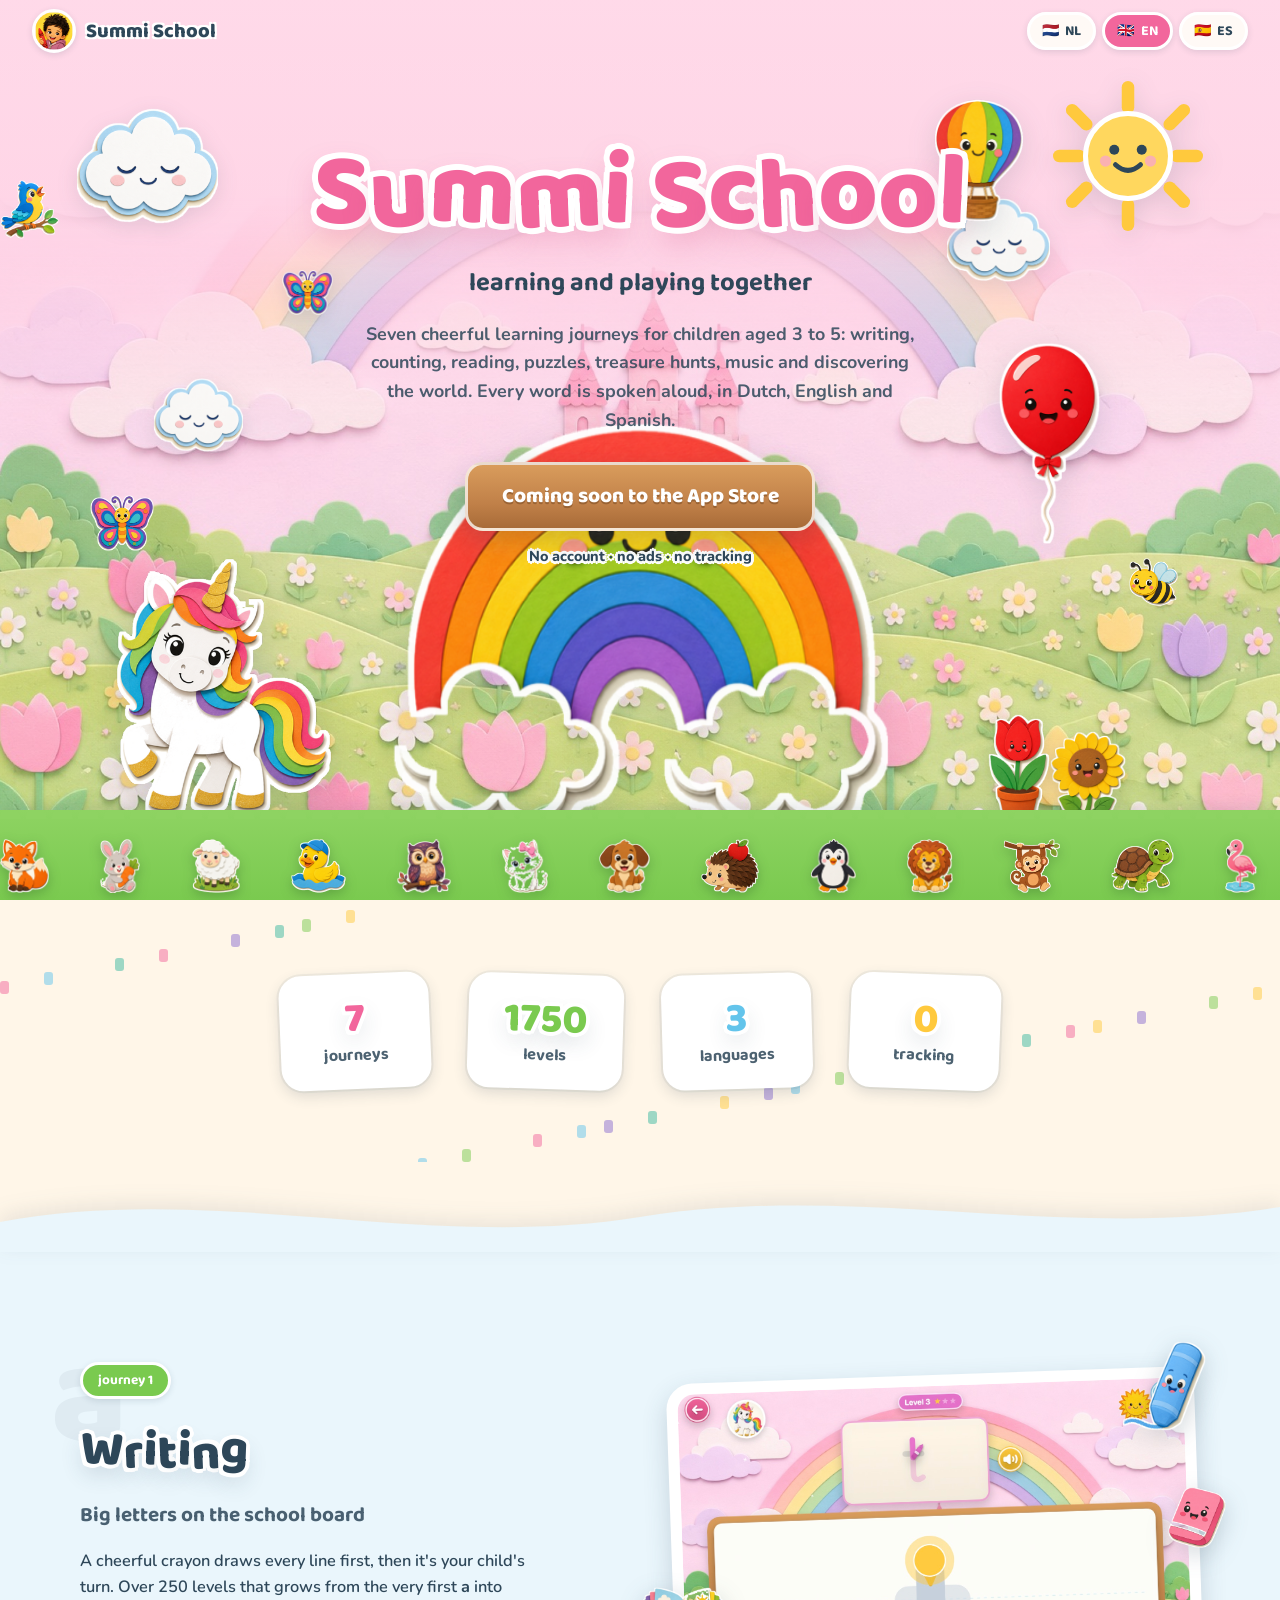
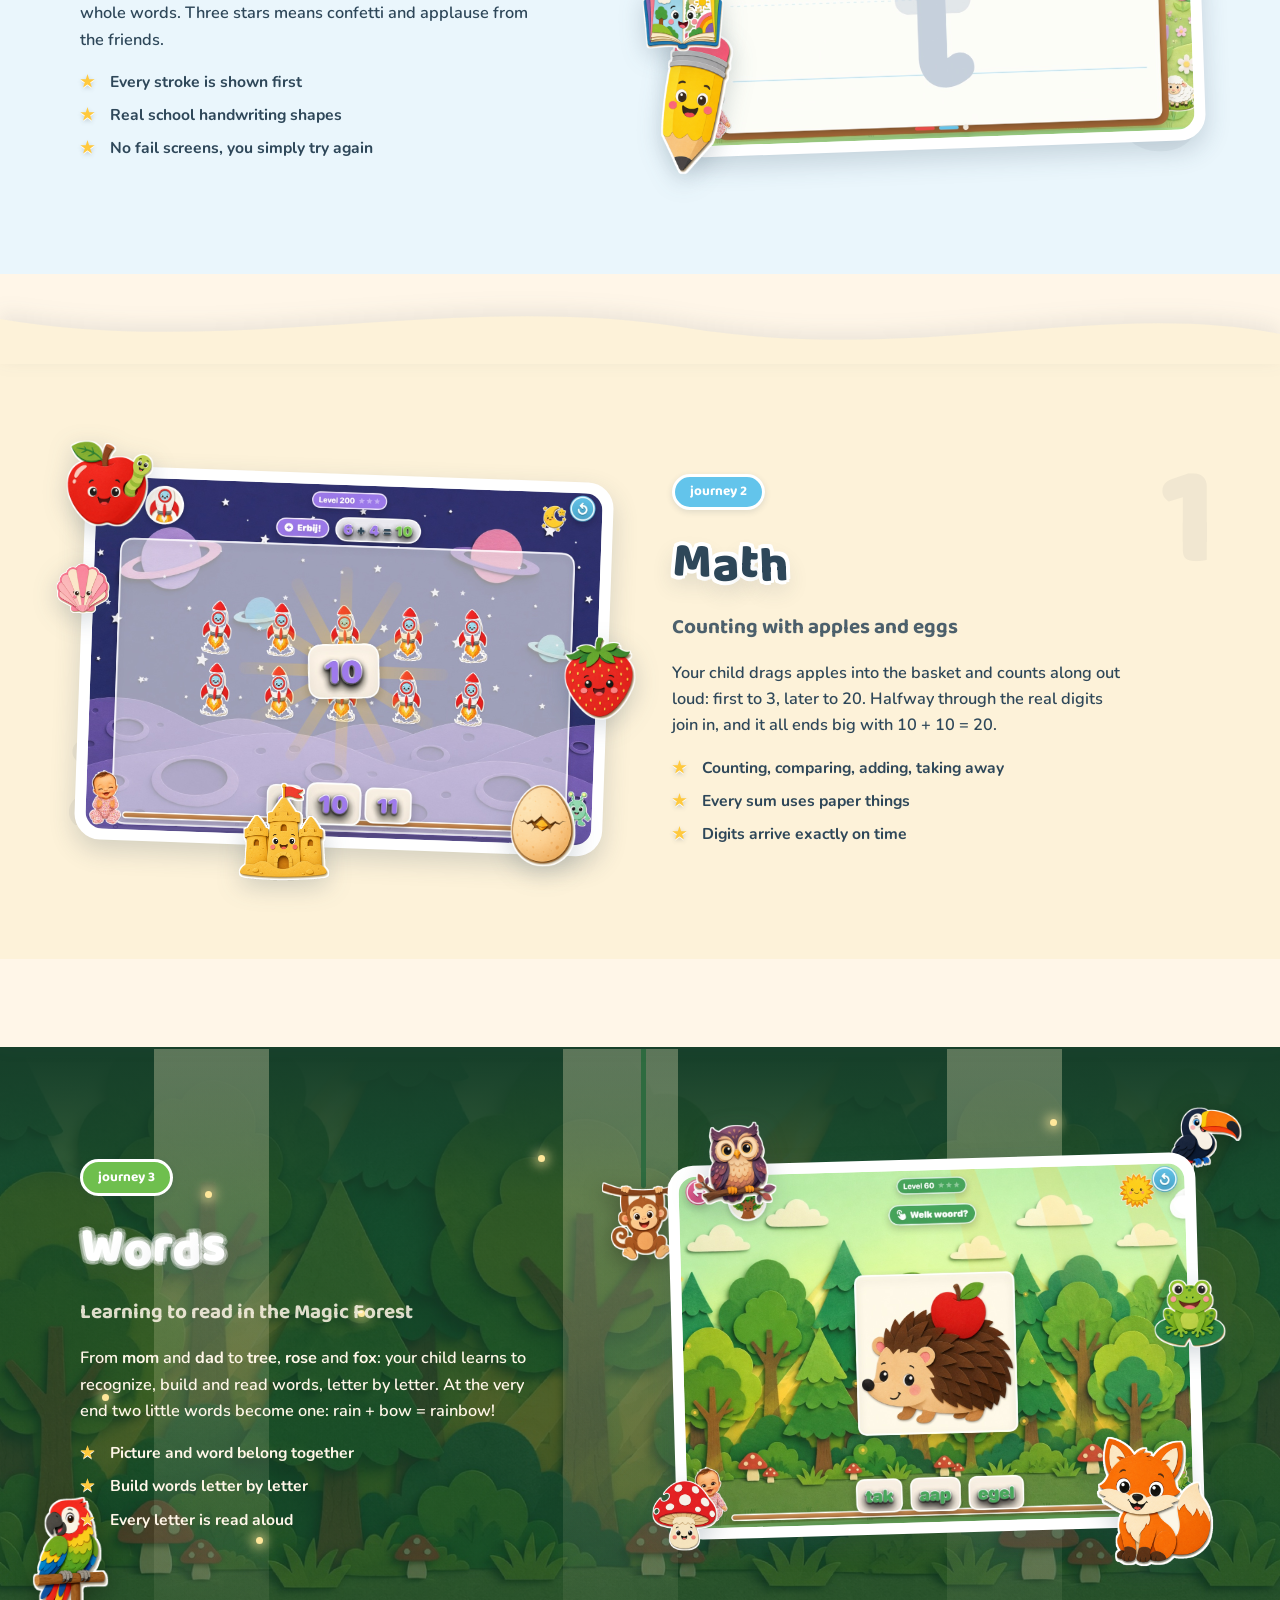
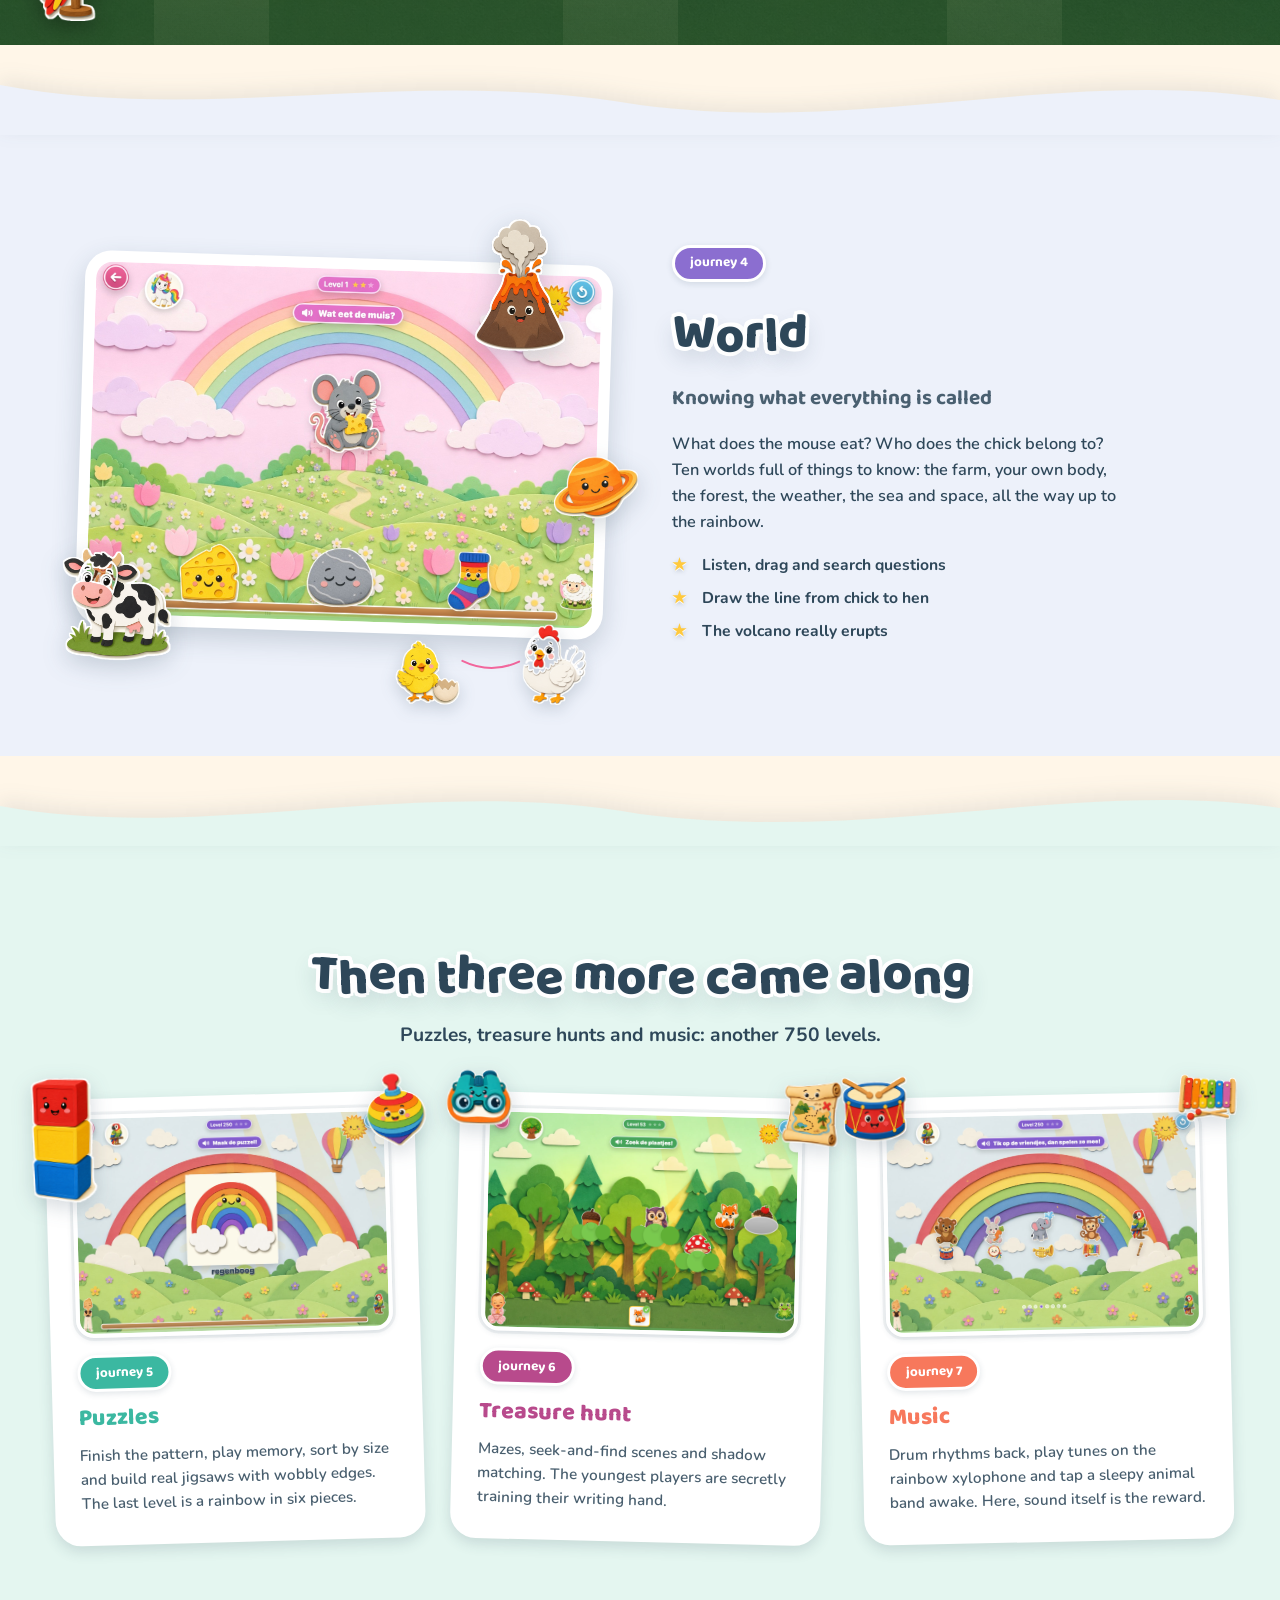
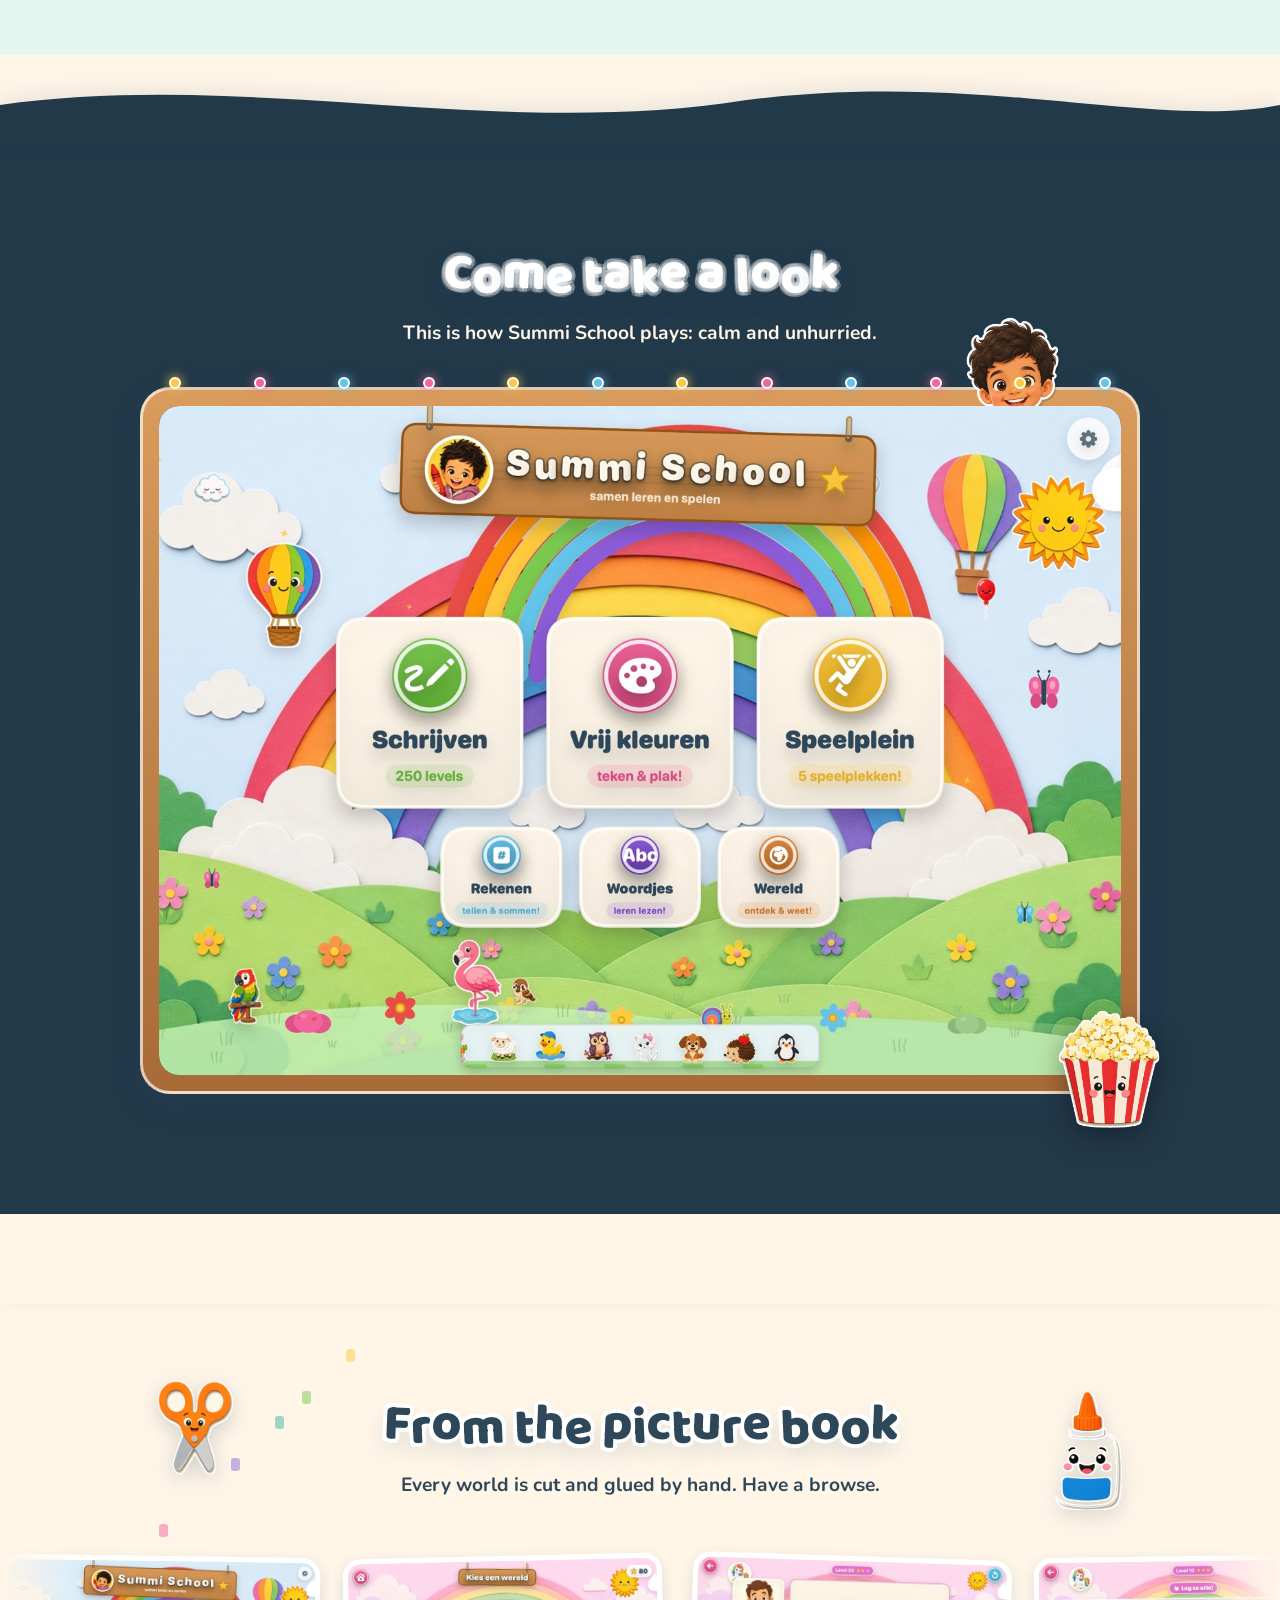
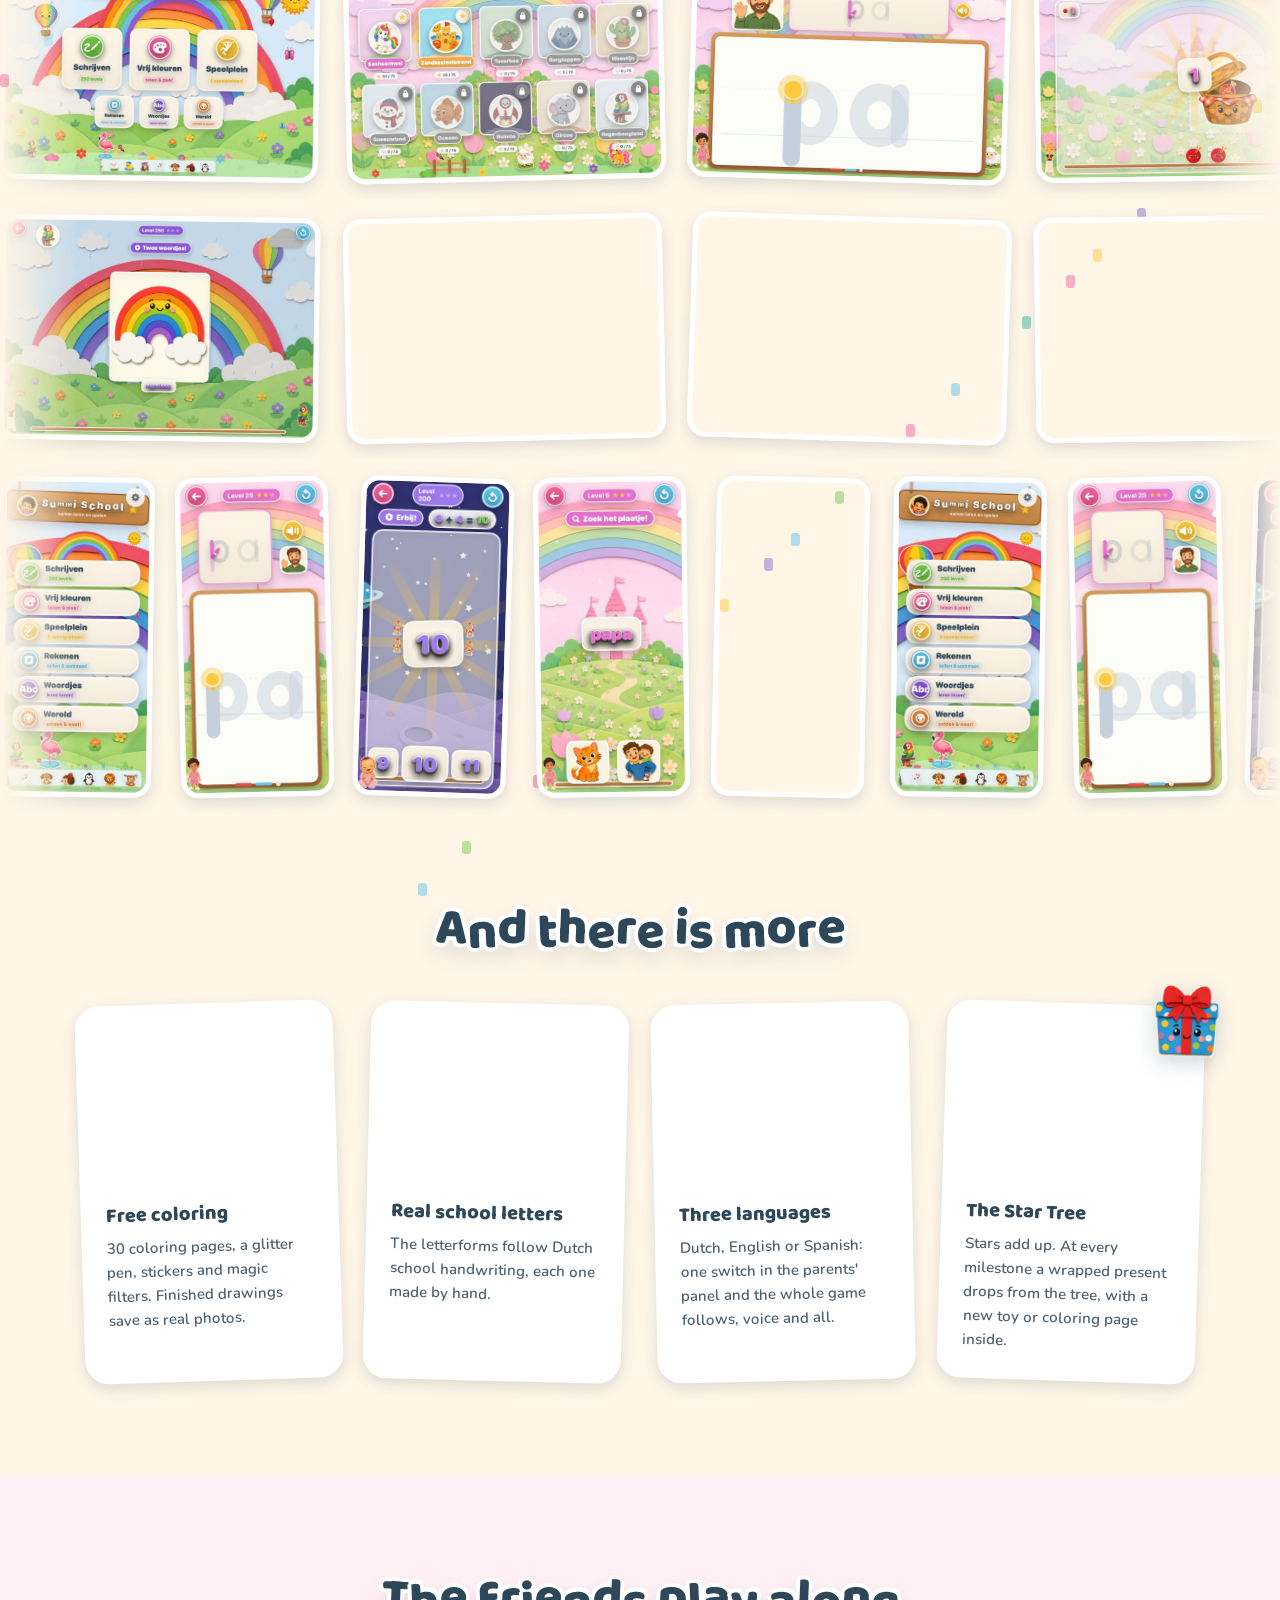
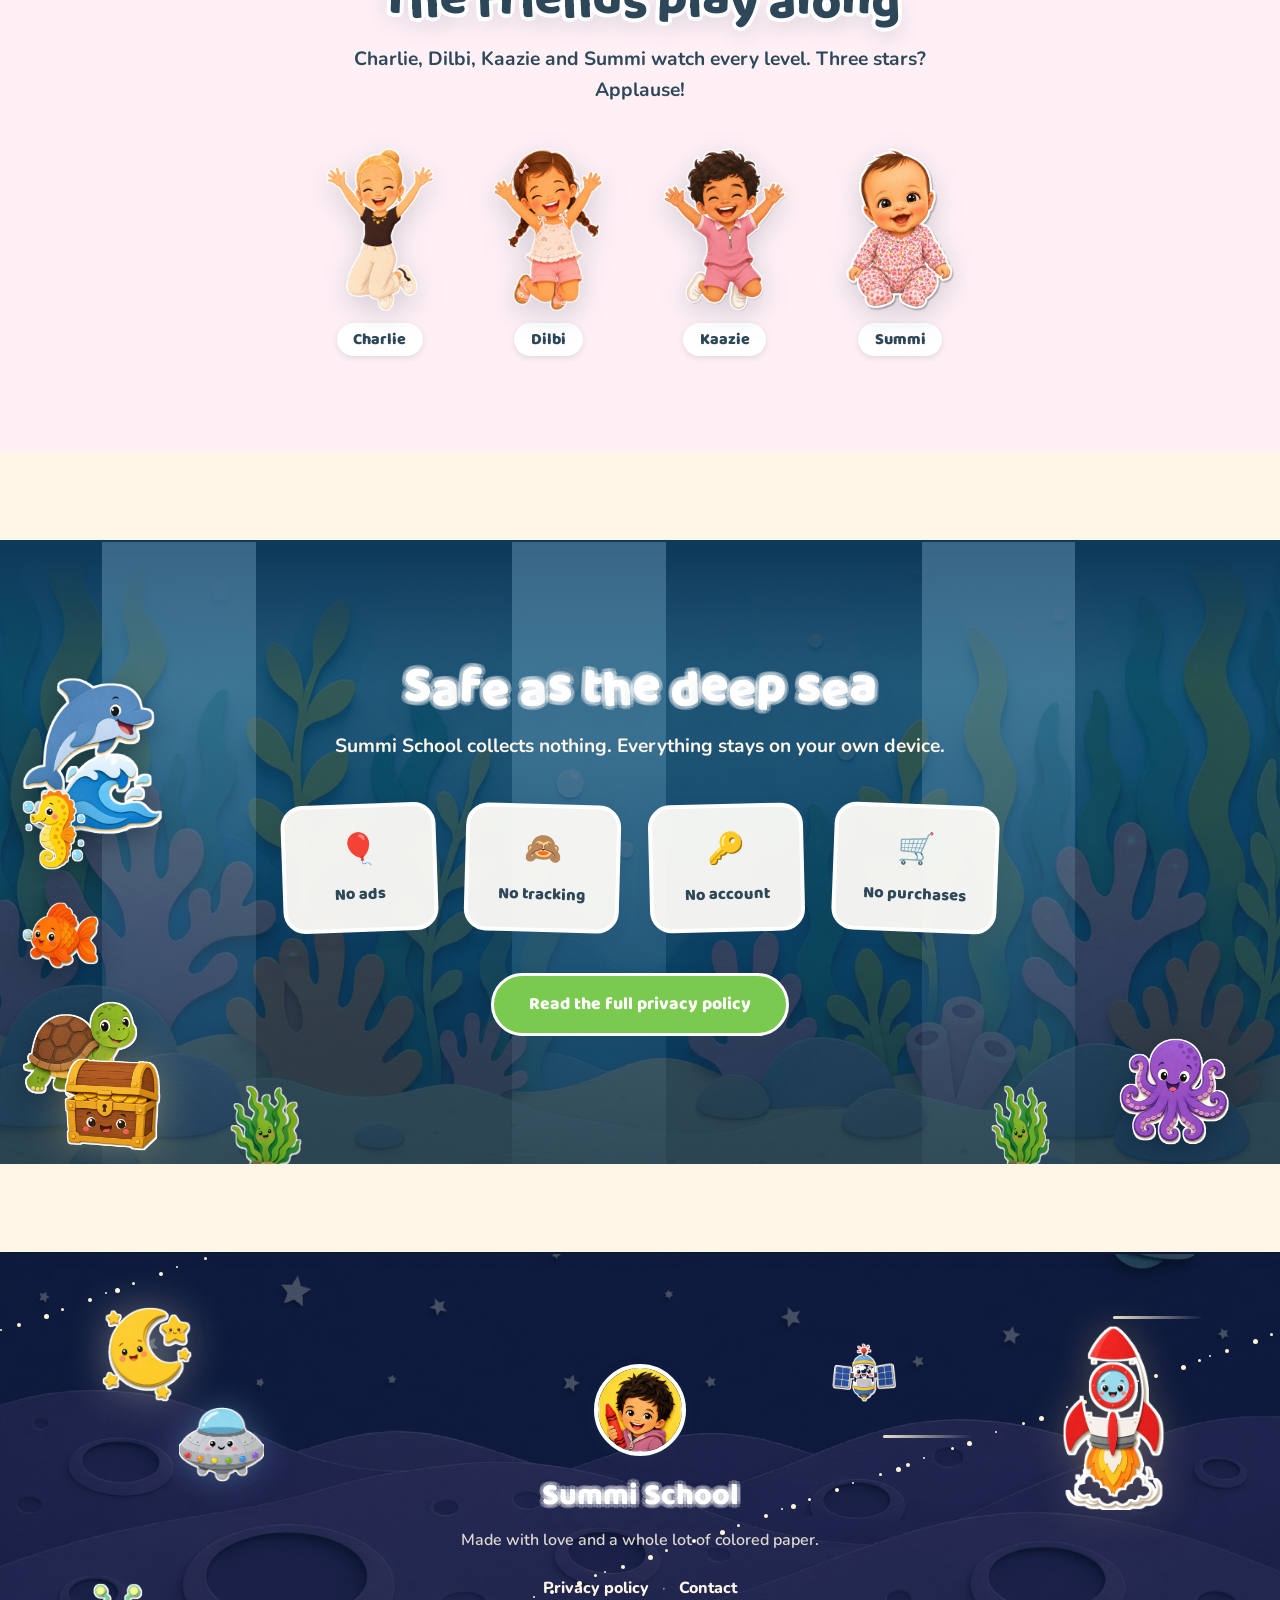
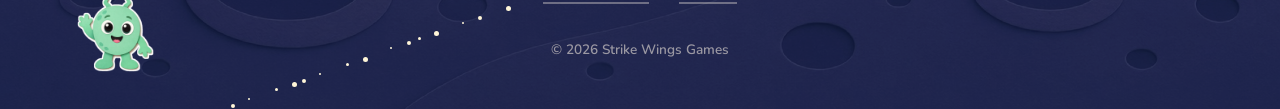
==== commit fc05a0c2: "site: seven journeys, smooth gameplay film, humanized copy, richer diorama - gameplay.mp4 re-recorde" ====
--- a/index.html
+++ b/index.html
@@ -3,14 +3,14 @@
 <head>
 <meta charset="utf-8">
 <meta name="viewport" content="width=device-width, initial-scale=1">
-<title>Summi School — samen leren en spelen</title>
-<meta name="description" content="Summi School: spelenderwijs schrijven, rekenen, lezen en de wereld ontdekken voor kinderen van 3–5 jaar. In het Nederlands, Engels en Spaans. Geen account, geen tracking.">
+<title>Summi School · samen leren en spelen</title>
+<meta name="description" content="Summi School: spelenderwijs schrijven, rekenen, lezen, puzzelen, speuren, muziek maken en de wereld ontdekken voor kinderen van 3 tot 5 jaar. In het Nederlands, Engels en Spaans. Geen account, geen tracking.">
 <link rel="icon" type="image/png" href="assets/favicon.png">
 <link rel="apple-touch-icon" href="assets/apple-touch-icon.png">
-<meta property="og:title" content="Summi School — samen leren en spelen">
-<meta property="og:description" content="Vier vrolijke leerreizen voor kinderen van 3–5 jaar: schrijven, rekenen, woordjes en wereldkennis. In drie talen, zonder account of tracking.">
-<meta property="og:image" content="https://strike-wings-games.github.io/summischool/assets/og.jpg">
-<meta property="og:url" content="https://strike-wings-games.github.io/summischool/">
+<meta property="og:title" content="Summi School · samen leren en spelen">
+<meta property="og:description" content="Zeven vrolijke leerreizen voor kinderen van 3 tot 5 jaar: schrijven, rekenen, woordjes, wereldkennis, puzzels, speurtochten en muziek. In drie talen, zonder account of tracking.">
+<meta property="og:image" content="https://summischool.github.io/assets/og.jpg">
+<meta property="og:url" content="https://summischool.github.io/">
 <meta property="og:type" content="website">
 <meta name="twitter:card" content="summary_large_image">
 <link rel="preconnect" href="https://fonts.googleapis.com">
@@ -65,16 +65,20 @@
   <img class="hero-cloud cloud-b" src="assets/art/cut_wolk.png" alt="" data-parallax="0.30">
   <img class="hero-cloud cloud-c" src="assets/art/cut_wolk.png" alt="" data-parallax="0.16">
   <img class="hero-balloon" src="assets/art/cut_feestballon.png" alt="" data-parallax="0.24">
+  <img class="hero-luchtballon" src="assets/art/cut_luchtballon.png" alt="" data-parallax="0.18">
+  <img class="hero-vogel" src="assets/art/cut_vogel.png" alt="" aria-hidden="true">
   <img class="hero-butterfly" src="assets/art/cut_vlinder.png" alt="" data-parallax="0.28">
+  <img class="hero-butterfly-b" src="assets/art/cut_vlinder.png" alt="" data-parallax="0.22">
+  <img class="hero-bij" src="assets/art/cut_bij.png" alt="" aria-hidden="true">
 
   <!-- the big paper stack: title on the sky, rainbow rising behind the grass -->
   <img class="hero-rainbow" src="assets/art/cut_regenboog.png" alt="" data-parallax="0.06">
   <div class="hero-stack">
     <h1 class="hero-title playful" data-i18n="heroTitle">Summi School</h1>
     <p class="hero-tagline" data-i18n="heroTagline">samen leren en spelen</p>
-    <p class="hero-sub" data-i18n="heroSub">Vier vrolijke leerreizen voor kinderen van 3–5 jaar —
-       schrijven, rekenen, lezen en de wereld ontdekken. Volledig ingesproken
-       in het Nederlands, Engels en Spaans.</p>
+    <p class="hero-sub" data-i18n="heroSub">Zeven vrolijke leerreizen voor kinderen van 3 tot 5 jaar:
+       schrijven, rekenen, lezen, puzzelen, speuren, muziek en de wereld ontdekken.
+       Alles wordt voorgelezen, in het Nederlands, Engels en Spaans.</p>
     <div class="hero-cta">
       <a class="wood-sign" href="#journeys">
         <span data-i18n="heroCta">Binnenkort in de App Store</span>
@@ -83,6 +87,8 @@
     </div>
   </div>
   <img class="hero-unicorn" src="assets/art/cut_eenhoorn.png" alt="">
+  <img class="hero-bloem bloem-a" src="assets/art/cut_bloem.png" alt="" aria-hidden="true">
+  <img class="hero-bloem bloem-b" src="assets/art/cut_tulp.png" alt="" aria-hidden="true">
 
   <!-- de optocht: the game's own sticker parade -->
   <div class="parade" aria-hidden="true">
@@ -91,22 +97,22 @@
 </section>
 
 <!-- ======================= stats stickers ======================= -->
-<section class="stats" id="journeys">
+<section class="stats" id="journeys" data-confetti>
   <div class="stats-row">
     <div class="stat-sticker reveal" style="--tilt:-2.4deg">
-      <span class="stat-number">4</span>
+      <span class="stat-number" data-count="7">7</span>
       <span class="stat-label" data-i18n="statJourneys">leerreizen</span>
     </div>
     <div class="stat-sticker reveal" style="--tilt:1.8deg">
-      <span class="stat-number">1000</span>
+      <span class="stat-number" data-count="1750">1750</span>
       <span class="stat-label" data-i18n="statLevels">levels</span>
     </div>
     <div class="stat-sticker reveal" style="--tilt:-1.6deg">
-      <span class="stat-number">3</span>
+      <span class="stat-number" data-count="3">3</span>
       <span class="stat-label" data-i18n="statLanguages">talen</span>
     </div>
     <div class="stat-sticker reveal" style="--tilt:2.2deg">
-      <span class="stat-number">0</span>
+      <span class="stat-number" data-count="0">0</span>
       <span class="stat-label" data-i18n="statTracking">tracking</span>
     </div>
   </div>
@@ -115,19 +121,21 @@
 <!-- ======================= schrijven — the whiteboard ======================= -->
 <section class="course course-write" id="schrijven">
   <div class="divider divider-write" aria-hidden="true"><svg viewBox="0 0 1440 90" preserveAspectRatio="none"><path d="M0,60 C240,20 480,90 720,55 C960,20 1200,80 1440,45 L1440,90 L0,90 Z"/></svg></div>
+  <div class="letter-drift" aria-hidden="true">
+    <span style="--tilt:-6deg">a</span><span style="--tilt:5deg">b</span><span style="--tilt:-4deg">c</span>
+  </div>
   <div class="course-inner">
     <div class="course-copy reveal">
       <span class="course-chip chip-green" data-i18n="writeChip">leerreis 1</span>
       <h2 class="course-title playful" data-i18n="writeTitle">Schrijven</h2>
       <p class="course-sub" data-i18n="writeSub">Grote letters op het schoolbord</p>
-      <p class="course-text" data-i18n="writeText">Een vrolijk krijtje doet elke lijn voor — en dan
-         is je kind aan de beurt. 250 levels lang, van de allereerste <b>a</b>
-         tot hele woorden schrijven, met sterren, confetti en applaus van de
-         vriendjes.</p>
+      <p class="course-text" data-i18n="writeText">Een vrolijk krijtje doet elke lijn voor, en dan
+         is je kind aan de beurt. In 250 levels groeit dat van de allereerste <b>a</b>
+         naar hele woorden. Bij drie sterren regent het confetti en klappen de vriendjes.</p>
       <ul class="course-points">
-        <li data-i18n="writeP1">Elke letterstreek wordt voorgedaan</li>
+        <li data-i18n="writeP1">Elke letterstreek wordt eerst voorgedaan</li>
         <li data-i18n="writeP2">Echte schoolschrijfletters</li>
-        <li data-i18n="writeP3">Nooit een foutscherm — gewoon nog een keer</li>
+        <li data-i18n="writeP3">Geen foutschermen, je mag gewoon nog een keer</li>
       </ul>
     </div>
     <div class="course-art">
@@ -136,6 +144,8 @@
       </figure>
       <img class="float-sticker float-krijtje" src="assets/art/cut_krijtje.png" alt="" aria-hidden="true">
       <img class="float-sticker float-potlood" src="assets/art/cut_potlood.png" alt="" aria-hidden="true">
+      <img class="float-sticker float-gum" src="assets/art/cut_gum.png" alt="" aria-hidden="true">
+      <img class="float-sticker float-boek" src="assets/art/cut_boek.png" alt="" aria-hidden="true">
     </div>
   </div>
 </section>
@@ -143,17 +153,20 @@
 <!-- ======================= rekenen — the beach ======================= -->
 <section class="course course-math" id="rekenen">
   <div class="divider divider-math" aria-hidden="true"><svg viewBox="0 0 1440 90" preserveAspectRatio="none"><path d="M0,45 C260,85 520,15 780,55 C1040,90 1240,25 1440,60 L1440,90 L0,90 Z"/></svg></div>
+  <div class="digit-drift" aria-hidden="true">
+    <span style="--tilt:-5deg">1</span><span style="--tilt:6deg">2</span><span style="--tilt:-3deg">3</span>
+  </div>
   <div class="course-inner course-flip">
     <div class="course-copy reveal">
       <span class="course-chip chip-sky" data-i18n="mathChip">leerreis 2</span>
       <h2 class="course-title playful" data-i18n="mathTitle">Rekenen</h2>
       <p class="course-sub" data-i18n="mathSub">Tellen met appels en eieren</p>
-      <p class="course-text" data-i18n="mathText">Slepen, tikken en tellen met echte papieren
-         spulletjes: eerst tot 3, dan tot 20. Plus en min komen vanzelf — en
-         halverwege verschijnen de echte cijfers, tot aan 10 + 10 = 20.</p>
+      <p class="course-text" data-i18n="mathText">Je kind sleept appels in het mandje en telt hardop
+         mee: eerst tot 3, later tot 20. Halverwege komen de echte cijfers erbij, en
+         het eindigt groots met 10 + 10 = 20.</p>
       <ul class="course-points">
         <li data-i18n="mathP1">Tellen, vergelijken, erbij en eraf</li>
-        <li data-i18n="mathP2">Elke som met vrolijke voorwerpen</li>
+        <li data-i18n="mathP2">Elke som met papieren spulletjes</li>
         <li data-i18n="mathP3">Cijfers verschijnen precies op tijd</li>
       </ul>
     </div>
@@ -164,6 +177,8 @@
       <img class="float-sticker float-appel" src="assets/art/cut_appel.png" alt="" aria-hidden="true">
       <img class="float-sticker float-ei" src="assets/art/cut_ei.png" alt="" aria-hidden="true">
       <img class="float-sticker float-aardbei" src="assets/art/cut_aardbei.png" alt="" aria-hidden="true">
+      <img class="float-sticker float-zandkasteel" src="assets/art/cut_zandkasteel.png" alt="" aria-hidden="true">
+      <img class="float-sticker float-schelp" src="assets/art/cut_schelp.png" alt="" aria-hidden="true">
     </div>
   </div>
 </section>
@@ -173,16 +188,19 @@
   <div class="divider divider-jungle" aria-hidden="true"><svg viewBox="0 0 1440 90" preserveAspectRatio="none"><path d="M0,55 C200,15 420,85 700,50 C980,15 1220,80 1440,40 L1440,90 L0,90 Z"/></svg></div>
   <img class="jungle-plate" src="assets/backdrops/forest.jpg" alt="" loading="lazy" data-parallax="0.10">
   <div class="jungle-beams" aria-hidden="true"><i></i><i></i><i></i></div>
-  <div class="fireflies" aria-hidden="true"><i></i><i></i><i></i><i></i><i></i><i></i></div>
+  <div class="fireflies" aria-hidden="true"><i></i><i></i><i></i><i></i><i></i><i></i><i></i><i></i><i></i><i></i></div>
+  <div class="vine vine-a" aria-hidden="true"><img class="vine-monkey" src="assets/art/cut_aap.png" alt=""></div>
+  <img class="jungle-papegaai" src="assets/art/cut_papegaai.png" alt="" aria-hidden="true">
+  <img class="jungle-toekan" src="assets/art/cut_toekan.png" alt="" aria-hidden="true">
   <div class="course-inner">
     <div class="course-copy reveal on-dark">
       <span class="course-chip chip-jungle" data-i18n="wordsChip">leerreis 3</span>
       <h2 class="course-title playful" data-i18n="wordsTitle">Woordjes</h2>
       <p class="course-sub" data-i18n="wordsSub">Leren lezen in het Toverbos</p>
-      <p class="course-text" data-i18n="wordsText">Van <b>mama</b> en <b>papa</b> tot
+      <p class="course-text" data-i18n="wordsText">Van <b>mama</b> en <b>papa</b> naar
          <b>boom</b>, <b>roos</b> en <b>vos</b>: je kind leert woordjes
-         herkennen, bouwen en lezen, letter voor letter. En helemaal aan het
-         eind worden twee woordjes één — regen + boog = regenboog!</p>
+         herkennen, bouwen en lezen, letter voor letter. Helemaal aan het
+         eind worden twee woordjes één: regen + boog = regenboog!</p>
       <ul class="course-points">
         <li data-i18n="wordsP1">Plaatje en woord horen bij elkaar</li>
         <li data-i18n="wordsP2">Woorden bouwen, letter voor letter</li>
@@ -196,6 +214,7 @@
       <img class="float-sticker float-vos" src="assets/art/cut_vos.png" alt="" aria-hidden="true">
       <img class="float-sticker float-uil" src="assets/art/cut_uil.png" alt="" aria-hidden="true">
       <img class="float-sticker float-paddenstoel" src="assets/art/cut_paddenstoel.png" alt="" aria-hidden="true">
+      <img class="float-sticker float-kikker" src="assets/art/cut_kikker.png" alt="" aria-hidden="true">
     </div>
   </div>
 </section>
@@ -209,8 +228,8 @@
       <h2 class="course-title playful" data-i18n="wkTitle">Wereld</h2>
       <p class="course-sub" data-i18n="wkSub">Weten hoe alles heet</p>
       <p class="course-text" data-i18n="wkText">Wat eet de muis? Bij wie hoort het kuiken? Tien
-         werelden vol weetjes: de boerderij, je eigen lijf, het bos en het
-         weer, de zee, de ruimte — tot aan de regenboog.</p>
+         werelden vol weetjes over de boerderij, je eigen lijf, het bos, het
+         weer, de zee en de ruimte, helemaal tot aan de regenboog.</p>
       <ul class="course-points">
         <li data-i18n="wkP1">Luister-, sleep- en zoekvragen</li>
         <li data-i18n="wkP2">Trek de lijn van het kuiken naar de kip</li>
@@ -222,8 +241,48 @@
         <img src="assets/shots/wk_farm.jpg" alt="Wereldles: wat eet de muis?" loading="lazy" decoding="async">
       </figure>
       <img class="float-sticker float-koe" src="assets/art/cut_koe.png" alt="" aria-hidden="true">
-      <img class="float-sticker float-kuiken" src="assets/art/cut_kuiken.png" alt="" aria-hidden="true">
+      <img class="float-sticker float-vulkaan" src="assets/art/cut_vulkaan.png" alt="" aria-hidden="true">
       <img class="float-sticker float-aardbol" src="assets/art/cut_planeet.png" alt="" aria-hidden="true">
+      <div class="yarn-pair" aria-hidden="true">
+        <img class="yarn-kuiken" src="assets/art/cut_kuiken.png" alt="">
+        <svg class="yarn-line" viewBox="0 0 160 46" preserveAspectRatio="none"><path d="M6 10 Q80 46 154 12"/></svg>
+        <img class="yarn-kip" src="assets/art/cut_kip.png" alt="">
+      </div>
+    </div>
+  </div>
+</section>
+
+<!-- ======================= drie nieuwe reizen ======================= -->
+<section class="trio" id="nieuw">
+  <div class="divider divider-trio" aria-hidden="true"><svg viewBox="0 0 1440 90" preserveAspectRatio="none"><path d="M0,50 C230,88 470,18 720,58 C980,88 1220,22 1440,52 L1440,90 L0,90 Z"/></svg></div>
+  <div class="trio-inner">
+    <h2 class="section-title playful reveal" data-i18n="trioTitle">En er kwamen er nog drie bij</h2>
+    <p class="section-sub reveal" data-i18n="trioSub">Puzzels, speurtochten en muziek: samen nog eens 750 levels.</p>
+    <div class="trio-row">
+      <div class="trio-card trio-pz reveal" style="--tilt:-1.6deg">
+        <img class="trio-shot" src="assets/shots/pz_jigsaw.jpg" alt="Puzzels: een legpuzzel in stukjes" loading="lazy" decoding="async">
+        <span class="course-chip chip-pz" data-i18n="pzChip">leerreis 5</span>
+        <h3 data-i18n="pzCardTitle">Puzzels</h3>
+        <p data-i18n="pzCardText">Patronen afmaken, memory, sorteren op grootte en echte legpuzzels met wiebelrandjes. Het laatste level is een regenboog in zes stukken.</p>
+        <img class="trio-sticker trio-sticker-a" src="assets/art/cut_blokken.png" alt="" aria-hidden="true">
+        <img class="trio-sticker trio-sticker-b" src="assets/art/cut_tol.png" alt="" aria-hidden="true">
+      </div>
+      <div class="trio-card trio-speur reveal" style="--tilt:1.4deg">
+        <img class="trio-shot" src="assets/shots/speur_seek.jpg" alt="Speurtocht: zoek de vriendjes" loading="lazy" decoding="async">
+        <span class="course-chip chip-speur" data-i18n="speurChip">leerreis 6</span>
+        <h3 data-i18n="speurCardTitle">Speurtocht</h3>
+        <p data-i18n="speurCardText">Doolhoven, zoekplaten en schaduwen raden. De allerjongsten oefenen er ongemerkt hun schrijfhand mee.</p>
+        <img class="trio-sticker trio-sticker-a" src="assets/art/cut_verrekijker.png" alt="" aria-hidden="true">
+        <img class="trio-sticker trio-sticker-b" src="assets/art/cut_schatkaart.png" alt="" aria-hidden="true">
+      </div>
+      <div class="trio-card trio-music reveal" style="--tilt:-1.2deg">
+        <img class="trio-shot" src="assets/shots/music_band.jpg" alt="Muziek: de dierenband speelt" loading="lazy" decoding="async">
+        <span class="course-chip chip-music" data-i18n="musicChip">leerreis 7</span>
+        <h3 data-i18n="musicCardTitle">Muziek</h3>
+        <p data-i18n="musicCardText">Ritmes natrommelen, liedjes spelen op de regenboogxylofoon en een slaperige dierenband wakker tikken. Geluid is hier de beloning.</p>
+        <img class="trio-sticker trio-sticker-a" src="assets/art/cut_trommel.png" alt="" aria-hidden="true">
+        <img class="trio-sticker trio-sticker-b" src="assets/art/cut_xylofoon.png" alt="" aria-hidden="true">
+      </div>
     </div>
   </div>
 </section>
@@ -233,22 +292,27 @@
   <div class="divider divider-cinema" aria-hidden="true"><svg viewBox="0 0 1440 90" preserveAspectRatio="none"><path d="M0,50 C280,15 560,85 840,45 C1100,15 1300,75 1440,50 L1440,90 L0,90 Z"/></svg></div>
   <div class="cinema-inner">
     <h2 class="section-title playful on-dark reveal" data-i18n="videoTitle">Kijk eens mee</h2>
-    <p class="section-sub on-dark reveal" data-i18n="videoSub">Zo speelt Summi School: rustig, vrolijk en zonder haast.</p>
+    <p class="section-sub on-dark reveal" data-i18n="videoSub">Zo speelt Summi School: rustig en zonder haast.</p>
     <div class="tv reveal">
+      <div class="tv-lights" aria-hidden="true"><i></i><i></i><i></i><i></i><i></i><i></i><i></i><i></i><i></i><i></i><i></i><i></i></div>
+      <img class="tv-peek" src="assets/art/mascot_kaazie_idle.png" alt="" aria-hidden="true">
       <video id="gameplay" playsinline muted loop preload="metadata"
              poster="assets/shots/menu_nl.jpg">
         <source src="assets/video/gameplay.mp4" type="video/mp4">
       </video>
     </div>
+    <img class="cinema-popcorn" src="assets/art/cut_popcorn.png" alt="" aria-hidden="true">
   </div>
 </section>
 
 <!-- ======================= gallery — sticker album ======================= -->
-<section class="gallery" id="gallery">
+<section class="gallery" id="gallery" data-confetti>
   <div class="divider divider-gallery" aria-hidden="true"><svg viewBox="0 0 1440 90" preserveAspectRatio="none"><path d="M0,45 C220,85 480,15 740,55 C1000,88 1240,25 1440,60 L1440,90 L0,90 Z"/></svg></div>
   <div class="gallery-head">
     <h2 class="section-title playful reveal" data-i18n="galleryTitle">Uit het prentenboek</h2>
-    <p class="section-sub reveal" data-i18n="gallerySub">Elke wereld is met de hand geknipt en geplakt — blader maar door.</p>
+    <p class="section-sub reveal" data-i18n="gallerySub">Elke wereld is met de hand geknipt en geplakt. Blader maar door.</p>
+    <img class="gallery-schaar" src="assets/art/cut_schaar.png" alt="" aria-hidden="true">
+    <img class="gallery-lijm" src="assets/art/cut_lijm.png" alt="" aria-hidden="true">
   </div>
   <div class="shelf" data-drift="left"><div class="shelf-track" id="shelf1"></div></div>
   <div class="shelf" data-drift="right"><div class="shelf-track" id="shelf2"></div></div>
@@ -263,17 +327,23 @@
       <div class="extra-card reveal" style="--tilt:-1.8deg">
         <img src="assets/shots/coloring_demo.jpg" alt="De kleurhoek met glitterpen en stickers" loading="lazy" decoding="async">
         <h3 data-i18n="extraColorTitle">Vrij kleuren</h3>
-        <p data-i18n="extraColorText">30 kleurplaten, een glitterpen, stickers en toverfilters — en de tekening bewaar je als echte foto.</p>
+        <p data-i18n="extraColorText">30 kleurplaten, een glitterpen, stickers en toverfilters. De tekening bewaar je daarna als echte foto.</p>
       </div>
       <div class="extra-card reveal" style="--tilt:1.4deg">
         <img src="assets/shots/alphabet.jpg" alt="Alle 26 schoolschrijfletters" loading="lazy" decoding="async">
         <h3 data-i18n="extraAbcTitle">Echte schoolletters</h3>
-        <p data-i18n="extraAbcText">Alle letters zijn met de hand gemaakt in het Nederlandse schoolschrift — geen computerletter.</p>
+        <p data-i18n="extraAbcText">De letters volgen het Nederlandse schoolschrift en zijn stuk voor stuk met de hand gemaakt.</p>
       </div>
       <div class="extra-card reveal" style="--tilt:-1.2deg">
         <img src="assets/shots/menu_es.jpg" alt="El menú en español" loading="lazy" decoding="async">
         <h3 data-i18n="extraLangTitle">Drie talen</h3>
-        <p data-i18n="extraLangText">Nederlands, Engels of Spaans — één knop in het ouderpaneel en het hele spel, stem en al, wisselt mee.</p>
+        <p data-i18n="extraLangText">Nederlands, Engels of Spaans: één knop in het ouderpaneel en het hele spel wisselt mee, stem en al.</p>
+      </div>
+      <div class="extra-card reveal" style="--tilt:1.8deg">
+        <img src="assets/shots/rewardroom.jpg" alt="De Sterrenboom vol cadeautjes" loading="lazy" decoding="async">
+        <h3 data-i18n="extraStarTitle">De Sterrenboom</h3>
+        <p data-i18n="extraStarText">Sterren sparen loont. Bij elke mijlpaal valt er een pakje uit de boom, met nieuw speelgoed of een kleurplaat erin.</p>
+        <img class="extra-cadeau" src="assets/art/cut_cadeau.png" alt="" aria-hidden="true">
       </div>
     </div>
   </div>
@@ -281,6 +351,7 @@
 
 <!-- ======================= de vriendjes ======================= -->
 <section class="friends" id="friends">
+  <div class="hearts" aria-hidden="true"><i>♥</i><i>♥</i><i>♥</i><i>♥</i><i>♥</i><i>♥</i></div>
   <div class="friends-inner">
     <h2 class="section-title playful reveal" data-i18n="friendsTitle">De vriendjes doen mee</h2>
     <p class="section-sub reveal" data-i18n="friendsSub">Charlie, Dilbi, Kaazie en Summi kijken mee bij elk level. Drie sterren? Applaus!</p>
@@ -298,10 +369,17 @@
   <div class="divider divider-ocean" aria-hidden="true"><svg viewBox="0 0 1440 90" preserveAspectRatio="none"><path d="M0,55 C180,20 400,85 640,50 C900,15 1180,80 1440,45 L1440,90 L0,90 Z"/></svg></div>
   <img class="ocean-plate" src="assets/backdrops/ocean.jpg" alt="" loading="lazy" data-parallax="0.08">
   <div class="ocean-shafts" aria-hidden="true"><i></i><i></i><i></i></div>
-  <div class="bubbles" aria-hidden="true"><i></i><i></i><i></i><i></i><i></i><i></i><i></i><i></i></div>
+  <div class="bubbles" aria-hidden="true"><i></i><i></i><i></i><i></i><i></i><i></i><i></i><i></i><i></i><i></i><i></i><i></i></div>
   <img class="swimmer swim-dolfijn" src="assets/art/cut_dolfijn.png" alt="" aria-hidden="true">
   <img class="swimmer swim-vis" src="assets/art/cut_vis.png" alt="" aria-hidden="true">
   <img class="swimmer swim-schildpad" src="assets/art/cut_schildpad.png" alt="" aria-hidden="true">
+  <img class="swimmer swim-zeepaard" src="assets/art/cut_zeepaard.png" alt="" aria-hidden="true">
+  <img class="ocean-octopus" src="assets/art/cut_octopus.png" alt="" aria-hidden="true">
+  <img class="ocean-schatkist" src="assets/art/cut_schatkist.png" alt="" aria-hidden="true">
+  <div class="zeewier" aria-hidden="true">
+    <img src="assets/art/cut_zeewier.png" alt="">
+    <img src="assets/art/cut_zeewier.png" alt="">
+  </div>
   <div class="ocean-inner">
     <h2 class="section-title playful on-dark reveal" data-i18n="oceanTitle">Veilig als de diepe zee</h2>
     <p class="section-sub on-dark reveal" data-i18n="oceanSub">Summi School verzamelt niets. Alles blijft op jullie eigen apparaat.</p>
@@ -320,13 +398,16 @@
   <div class="divider divider-space" aria-hidden="true"><svg viewBox="0 0 1440 90" preserveAspectRatio="none"><path d="M0,45 C260,85 500,20 760,55 C1020,85 1240,25 1440,55 L1440,90 L0,90 Z"/></svg></div>
   <img class="space-plate" src="assets/backdrops/space.jpg" alt="" loading="lazy">
   <div class="stars" aria-hidden="true"></div>
+  <div class="shooting-stars" aria-hidden="true"><i></i><i></i></div>
   <img class="space-raket" src="assets/art/cut_raket.png" alt="" aria-hidden="true">
   <img class="space-maan" src="assets/art/cut_maan.png" alt="" aria-hidden="true">
   <img class="space-alien" src="assets/art/cut_alien.png" alt="" aria-hidden="true">
+  <img class="space-ufo" src="assets/art/cut_ufo.png" alt="" aria-hidden="true">
+  <img class="space-satelliet" src="assets/art/cut_satelliet.png" alt="" aria-hidden="true">
   <div class="space-inner">
     <img class="space-logo" src="assets/logo.png" alt="Summi School logo">
     <p class="space-name">Summi School</p>
-    <p class="space-line" data-i18n="footerLine">Gemaakt met liefde — en heel veel gekleurd papier.</p>
+    <p class="space-line" data-i18n="footerLine">Gemaakt met liefde en heel veel gekleurd papier.</p>
     <div class="footer-links">
       <a href="privacy.html" data-i18n="footerPrivacy">Privacybeleid</a>
       <span>·</span>
--- a/assets/css/site.css
+++ b/assets/css/site.css
@@ -16,6 +16,9 @@
   --sky: #63C4EB;
   --grass: #7ACA4F;
   --guide: #C7D1DB;
+  --seafoam: #3BB8A1;
+  --berry: #B84A8C;
+  --coral: #F7785C;
 
   --font-display: "Baloo 2", ui-rounded, "SF Pro Rounded", "Arial Rounded MT Bold", sans-serif;
   --font-body: "Nunito", ui-rounded, "SF Pro Rounded", sans-serif;
@@ -153,6 +156,54 @@
   0%, 100% { transform: translate(0, 0) rotate(-8deg); }
   50% { transform: translate(26px, -34px) rotate(-4deg); }
 }
+@keyframes fly-across {
+  from { transform: translateX(-14vw) translateY(0); }
+  30% { transform: translateX(24vw) translateY(-24px); }
+  60% { transform: translateX(62vw) translateY(10px); }
+  to { transform: translateX(114vw) translateY(-12px); }
+}
+@keyframes flutter-loop {
+  0%, 100% { transform: translate(0, 0) rotate(-4deg); }
+  25% { transform: translate(26px, -30px) rotate(5deg); }
+  50% { transform: translate(58px, -6px) rotate(-3deg); }
+  75% { transform: translate(24px, 22px) rotate(6deg); }
+}
+@keyframes breeze {
+  /* bottom-anchored plant sway, like gentleBreeze */
+  0%, 100% { transform: rotate(-2.4deg); }
+  50% { transform: rotate(2.6deg); }
+}
+@keyframes swing-vine {
+  0%, 100% { transform: rotate(-7deg); }
+  50% { transform: rotate(7deg); }
+}
+@keyframes confetti-float {
+  0%, 100% { transform: translateY(0) rotate(var(--tilt, 0deg)); opacity: 0.5; }
+  50% { transform: translateY(-14px) rotate(calc(var(--tilt, 0deg) + 14deg)); opacity: 0.85; }
+}
+@keyframes heart-rise {
+  0% { transform: translateY(0) scale(0.7); opacity: 0; }
+  15% { opacity: 0.7; }
+  100% { transform: translateY(-30vh) scale(1.15); opacity: 0; }
+}
+@keyframes bulb-blink {
+  0%, 100% { opacity: 0.35; }
+  50% { opacity: 1; }
+}
+@keyframes shooting {
+  0% { transform: translate(0, 0) rotate(-24deg); opacity: 0; }
+  4% { opacity: 1; }
+  16% { transform: translate(-46vw, 17vw) rotate(-24deg); opacity: 0; }
+  100% { transform: translate(-46vw, 17vw) rotate(-24deg); opacity: 0; }
+}
+@keyframes yarn-draw {
+  from { stroke-dashoffset: 200; }
+  to { stroke-dashoffset: 0; }
+}
+@keyframes drift-letter {
+  0%, 100% { transform: translateY(0) rotate(var(--tilt, 0deg)); }
+  50% { transform: translateY(-20px) rotate(calc(var(--tilt, 0deg) * -1)); }
+}
 
 /* ============================================================
    top bar — stickers on the glass
@@ -284,6 +335,47 @@
   z-index: 2;
   animation: bob 4.4s ease-in-out infinite 0.9s;
 }
+.hero-butterfly-b {
+  position: absolute;
+  top: 30%; left: 22%;
+  width: clamp(34px, 4vw, 56px);
+  z-index: 2;
+  animation: flutter-loop 9s ease-in-out infinite;
+  filter: drop-shadow(0 4px 8px rgba(46, 71, 89, 0.12));
+}
+.hero-luchtballon {
+  position: absolute;
+  top: 11%; right: 20%;
+  width: clamp(60px, 7vw, 104px);
+  z-index: 2;
+  animation: bob 10s ease-in-out infinite 2s;
+  filter: drop-shadow(0 8px 14px rgba(46, 71, 89, 0.14));
+}
+.hero-vogel {
+  position: absolute;
+  top: 20%; left: 0;
+  width: clamp(40px, 4.6vw, 64px);
+  z-index: 2;
+  animation: fly-across 34s linear infinite 3s;
+  pointer-events: none;
+}
+.hero-bij {
+  position: absolute;
+  top: 62%; right: 8%;
+  width: clamp(34px, 3.8vw, 52px);
+  z-index: 2;
+  animation: flutter-loop 7s ease-in-out infinite 1.4s;
+  pointer-events: none;
+}
+.hero-bloem {
+  position: absolute;
+  z-index: 6;
+  transform-origin: bottom center;
+  animation: breeze 5.5s ease-in-out infinite;
+  filter: drop-shadow(0 5px 8px rgba(46, 71, 89, 0.18));
+}
+.bloem-a { bottom: clamp(64px, 8.6vh, 88px); right: clamp(1rem, 12vw, 15rem); width: clamp(50px, 6vw, 86px); }
+.bloem-b { bottom: clamp(62px, 8.4vh, 86px); right: clamp(4.4rem, 18vw, 22rem); width: clamp(40px, 4.8vw, 68px); animation-delay: 1.2s; }
 
 .hero-stack {
   position: relative;
@@ -457,6 +549,18 @@
   opacity: 0.85;
 }
 
+/* paper confetti snippets scattered behind busy sections */
+.confetti-dot {
+  position: absolute;
+  width: 9px; height: 13px;
+  border-radius: 3px;
+  opacity: 0.5;
+  animation: confetti-float 6s ease-in-out infinite;
+  pointer-events: none;
+}
+.stats { overflow: hidden; }
+.stats .stats-row, .gallery .gallery-head, .gallery .shelf { position: relative; z-index: 2; }
+
 /* ============================================================
    the paper dividers — each section's torn top edge
    ============================================================ */
@@ -477,6 +581,7 @@
 .divider-math svg path { fill: #FDF2D9; }
 .divider-jungle svg path { fill: #17402A; }
 .divider-world svg path { fill: #EDF1FA; }
+.divider-trio svg path { fill: #E4F6F0; }
 .divider-cinema svg path { fill: #22394A; }
 .divider-gallery svg path { fill: var(--paper-cream); }
 .divider-ocean svg path { fill: #0E3B5C; }
@@ -520,6 +625,31 @@
 .chip-sky { background: var(--sky); }
 .chip-jungle { background: #6FBF4E; }
 .chip-world { background: #8B6ED0; }
+.chip-pz { background: var(--seafoam); }
+.chip-speur { background: var(--berry); }
+.chip-music { background: var(--coral); }
+
+/* big pale glyphs drifting behind the write/math sections */
+.letter-drift, .digit-drift {
+  position: absolute; inset: 0;
+  overflow: hidden;
+  pointer-events: none;
+  z-index: 1;
+}
+.letter-drift span, .digit-drift span {
+  position: absolute;
+  font-family: var(--font-display);
+  font-weight: 800;
+  font-size: clamp(5rem, 11vw, 9.5rem);
+  color: rgba(46, 71, 89, 0.06);
+  animation: drift-letter 9s ease-in-out infinite;
+}
+.letter-drift span:nth-child(1) { top: 6%; left: 4%; }
+.letter-drift span:nth-child(2) { bottom: 8%; right: 6%; animation-delay: 1.6s; }
+.letter-drift span:nth-child(3) { top: 40%; right: 20%; animation-delay: 3.2s; }
+.digit-drift span:nth-child(1) { top: 8%; right: 5%; }
+.digit-drift span:nth-child(2) { bottom: 10%; left: 5%; animation-delay: 2s; }
+.digit-drift span:nth-child(3) { top: 44%; left: 24%; animation-delay: 4s; }
 
 .course-title { font-size: clamp(2.1rem, 4.4vw, 3.1rem); }
 .course-jungle .course-title { --outline: rgba(255, 255, 255, 0.30); color: #fff; }
@@ -587,8 +717,42 @@
 .float-uil { width: 84px; top: -38px; left: 4%; --tilt: -6deg; animation-delay: 0.6s; }
 .float-paddenstoel { width: 66px; bottom: -18px; left: -20px; --tilt: 7deg; animation-delay: 1s; }
 .float-koe { width: 110px; bottom: -30px; left: -18px; --tilt: -5deg; }
-.float-kuiken { width: 60px; top: -26px; right: 10%; --tilt: 8deg; animation-delay: 0.8s; }
+.float-vulkaan { width: 92px; top: -40px; right: 8%; --tilt: 6deg; animation-delay: 0.8s; }
 .float-aardbol { width: 84px; bottom: 30%; right: -30px; --tilt: -8deg; animation-delay: 1.4s; }
+.float-gum { width: 58px; top: 30%; right: -26px; --tilt: 12deg; animation-delay: 1.6s; }
+.float-boek { width: 82px; bottom: 26%; left: -30px; --tilt: -9deg; animation-delay: 0.9s; }
+.float-zandkasteel { width: 92px; bottom: -34px; left: 30%; --tilt: 4deg; animation-delay: 0.4s; }
+.float-schelp { width: 54px; top: 24%; left: -24px; --tilt: -12deg; animation-delay: 1.8s; }
+.float-kikker { width: 72px; top: 32%; right: -26px; --tilt: 9deg; animation-delay: 1.3s; }
+
+/* the connect verb, drawn on the page: chick — sagging yarn — hen */
+.yarn-pair {
+  position: absolute;
+  bottom: -74px; right: 4%;
+  width: clamp(150px, 15vw, 210px);
+  display: flex;
+  align-items: flex-end;
+  z-index: 6;
+}
+.yarn-pair img {
+  width: 34%;
+  filter: drop-shadow(0 5px 8px rgba(46, 71, 89, 0.2));
+  animation: bob 4.8s ease-in-out infinite;
+}
+.yarn-pair .yarn-kip { animation-delay: 0.7s; }
+.yarn-line {
+  width: 46%;
+  height: auto;
+  margin-bottom: 16%;
+}
+.yarn-line path {
+  fill: none;
+  stroke: var(--bubblegum);
+  stroke-width: 5;
+  stroke-linecap: round;
+  stroke-dasharray: 200;
+  animation: yarn-draw 2.4s ease-out 0.8s both;
+}
 
 /* jungle atmosphere */
 .jungle-plate {
@@ -634,6 +798,105 @@
 .fireflies i:nth-child(4) { top: 70%; left: 55%; animation-delay: 3.4s; }
 .fireflies i:nth-child(5) { top: 18%; left: 42%; animation-delay: 4.1s; }
 .fireflies i:nth-child(6) { top: 62%; left: 86%; animation-delay: 5.2s; }
+.fireflies i:nth-child(7) { top: 44%; left: 28%; animation-delay: 0.7s; }
+.fireflies i:nth-child(8) { top: 82%; left: 20%; animation-delay: 2.9s; }
+.fireflies i:nth-child(9) { top: 12%; left: 82%; animation-delay: 3.8s; }
+.fireflies i:nth-child(10) { top: 78%; left: 72%; animation-delay: 5.9s; }
+
+/* the monkey swings in on a vine; parrot and toucan watch from the edges */
+.vine {
+  position: absolute;
+  top: 0;
+  z-index: 3;
+  transform-origin: top center;
+  animation: swing-vine 6.5s ease-in-out infinite;
+  pointer-events: none;
+}
+.vine::before {
+  content: "";
+  display: block;
+  width: 5px;
+  height: clamp(70px, 11vw, 150px);
+  margin: 0 auto;
+  background: #2E6B3F;
+  border-radius: 3px;
+}
+.vine-a { left: 47%; }
+.vine-monkey { width: clamp(56px, 6.5vw, 96px); margin-top: -8px; filter: drop-shadow(0 6px 10px rgba(0, 0, 0, 0.3)); }
+.jungle-papegaai {
+  position: absolute;
+  bottom: 4%; left: 2.5%;
+  width: clamp(54px, 6vw, 92px);
+  z-index: 3;
+  animation: bob 5.4s ease-in-out infinite 0.6s;
+  filter: drop-shadow(0 6px 10px rgba(0, 0, 0, 0.3));
+  pointer-events: none;
+}
+.jungle-toekan {
+  position: absolute;
+  top: 10%; right: 3%;
+  width: clamp(52px, 5.6vw, 88px);
+  z-index: 3;
+  animation: bob 6.2s ease-in-out infinite 1.8s;
+  filter: drop-shadow(0 6px 10px rgba(0, 0, 0, 0.3));
+  pointer-events: none;
+}
+
+/* ============================================================
+   trio — the three newest journeys, one postcard each
+   ============================================================ */
+.trio {
+  background: #E4F6F0;
+  margin-top: 88px;
+  padding: clamp(4.5rem, 9vw, 6.5rem) 1.4rem clamp(5rem, 9vw, 7rem);
+}
+.trio-inner { max-width: 1180px; margin: 0 auto; }
+.trio-row {
+  margin-top: 2.8rem;
+  display: grid;
+  grid-template-columns: repeat(3, 1fr);
+  gap: clamp(1.2rem, 3vw, 2.2rem);
+}
+.trio-card {
+  position: relative;
+  background: #fff;
+  border-radius: 26px;
+  border: 4px solid #fff;
+  box-shadow: var(--paper-2);
+  padding: 12px 1.4rem 1.6rem;
+  transition: transform 0.3s var(--spring), box-shadow 0.3s ease;
+}
+.trio-card:hover { transform: rotate(0deg) translateY(-10px); box-shadow: var(--paper-3); }
+.trio-card .trio-shot {
+  border-radius: 18px;
+  border: 4px solid #fff;
+  outline: 3px solid rgba(46, 71, 89, 0.06);
+  box-shadow: var(--paper-1);
+  margin-bottom: 1.1rem;
+}
+.trio-card .course-chip { margin-bottom: 0.5rem; }
+.trio-card h3 {
+  font-family: var(--font-display);
+  font-weight: 800;
+  font-size: 1.45rem;
+}
+.trio-pz h3 { color: var(--seafoam); }
+.trio-speur h3 { color: var(--berry); }
+.trio-music h3 { color: var(--coral); }
+.trio-card p {
+  margin-top: 0.4rem;
+  font-weight: 600;
+  font-size: 0.95rem;
+  opacity: 0.87;
+}
+.trio-sticker {
+  position: absolute;
+  z-index: 3;
+  animation: bob 5s ease-in-out infinite;
+  filter: drop-shadow(0 6px 10px rgba(46, 71, 89, 0.2));
+}
+.trio-sticker-a { width: 66px; top: -26px; left: -18px; --tilt: -8deg; }
+.trio-sticker-b { width: 60px; top: -22px; right: -16px; --tilt: 9deg; animation-delay: 0.8s; }
 
 /* ============================================================
    cinema — the gameplay clip
@@ -643,8 +906,9 @@
   margin-top: 88px;
   padding: clamp(4.5rem, 9vw, 6.5rem) 1.4rem clamp(5rem, 10vw, 7.5rem);
 }
-.cinema-inner { max-width: 1000px; margin: 0 auto; }
+.cinema-inner { position: relative; max-width: 1000px; margin: 0 auto; }
 .tv {
+  position: relative;
   margin-top: 2.4rem;
   border-radius: 30px;
   padding: clamp(10px, 1.6vw, 16px);
@@ -657,6 +921,43 @@
   display: block;
   border-radius: 20px;
   background: #10202E;
+}
+/* marquee bulbs along the top edge of the wood frame */
+.tv-lights {
+  position: absolute;
+  top: -13px; left: 26px; right: 26px;
+  display: flex;
+  justify-content: space-between;
+  pointer-events: none;
+}
+.tv-lights i {
+  width: 12px; height: 12px;
+  border-radius: 50%;
+  background: var(--sunshine);
+  border: 2px solid #fff;
+  box-shadow: 0 0 10px 2px rgba(255, 201, 61, 0.55);
+  animation: bulb-blink 1.8s ease-in-out infinite;
+}
+.tv-lights i:nth-child(2n) { animation-delay: 0.45s; background: var(--bubblegum); box-shadow: 0 0 10px 2px rgba(242, 102, 156, 0.5); }
+.tv-lights i:nth-child(3n) { animation-delay: 0.9s; background: var(--sky); box-shadow: 0 0 10px 2px rgba(99, 196, 235, 0.5); }
+.tv-lights i:nth-child(4n) { animation-delay: 1.35s; }
+.tv-peek {
+  /* Kaazie peeks over the frame, like the friend behind the whiteboard */
+  position: absolute;
+  top: -74px; right: 7%;
+  width: clamp(70px, 8vw, 104px);
+  z-index: -1;
+  animation: bob 5s ease-in-out infinite;
+  pointer-events: none;
+}
+.cinema-popcorn {
+  position: absolute;
+  bottom: -34px; right: -20px;
+  width: clamp(70px, 8vw, 110px);
+  z-index: 6;
+  --tilt: 8deg;
+  animation: bob 5.6s ease-in-out infinite 0.5s;
+  filter: drop-shadow(0 8px 14px rgba(0, 0, 0, 0.35));
 }
 
 /* ============================================================
@@ -668,7 +969,23 @@
   padding: clamp(4.5rem, 8vw, 6rem) 0 clamp(4rem, 7vw, 5.5rem);
   overflow: hidden;
 }
-.gallery-head { padding: 0 1.4rem; margin-bottom: 2.4rem; }
+.gallery-head { position: relative; padding: 0 1.4rem; margin-bottom: 2.4rem; max-width: 1120px; margin-left: auto; margin-right: auto; }
+.gallery-schaar {
+  position: absolute;
+  top: -18px; left: clamp(0.5rem, 6vw, 5rem);
+  width: clamp(54px, 6vw, 88px);
+  --tilt: -14deg;
+  animation: bob 6s ease-in-out infinite;
+  filter: drop-shadow(0 6px 10px rgba(46, 71, 89, 0.2));
+}
+.gallery-lijm {
+  position: absolute;
+  top: -8px; right: clamp(0.5rem, 6vw, 5rem);
+  width: clamp(48px, 5.4vw, 78px);
+  --tilt: 11deg;
+  animation: bob 7s ease-in-out infinite 1s;
+  filter: drop-shadow(0 6px 10px rgba(46, 71, 89, 0.2));
+}
 .shelf {
   overflow: hidden;
   padding: 1.1rem 0;
@@ -704,17 +1021,27 @@
 .extras-row {
   margin-top: 2.6rem;
   display: grid;
-  grid-template-columns: repeat(3, 1fr);
-  gap: clamp(1.2rem, 3vw, 2.2rem);
+  grid-template-columns: repeat(4, 1fr);
+  gap: clamp(1rem, 2.4vw, 1.8rem);
 }
 .extra-card {
+  position: relative;
   background: #fff;
   border-radius: 24px;
   border: 4px solid #fff;
   box-shadow: var(--paper-2);
-  overflow: hidden;
+  overflow: visible;
   padding-bottom: 1.4rem;
   transition: transform 0.3s var(--spring);
+}
+.extra-card > img:first-child { border-radius: 18px 18px 0 0; }
+.extra-cadeau {
+  position: absolute;
+  top: -26px; right: -18px;
+  width: 66px;
+  --tilt: 10deg;
+  animation: bob 4.6s ease-in-out infinite;
+  filter: drop-shadow(0 6px 10px rgba(46, 71, 89, 0.22));
 }
 .extra-card:hover { transform: rotate(0deg) translateY(-8px); box-shadow: var(--paper-3); }
 .extra-card img { border-radius: 18px 18px 0 0; }
@@ -737,8 +1064,25 @@
 .friends {
   background: #FFF0F6;
   padding: clamp(4rem, 8vw, 6rem) 1.4rem;
-}
-.friends-inner { max-width: 1000px; margin: 0 auto; }
+  overflow: hidden;
+}
+.friends-inner { position: relative; z-index: 2; max-width: 1000px; margin: 0 auto; }
+.hearts { position: absolute; inset: 0; pointer-events: none; }
+.hearts i {
+  position: absolute;
+  bottom: -20px;
+  font-style: normal;
+  font-size: 1.4rem;
+  color: var(--bubblegum);
+  opacity: 0;
+  animation: heart-rise 9s ease-out infinite;
+}
+.hearts i:nth-child(1) { left: 8%; }
+.hearts i:nth-child(2) { left: 24%; animation-delay: 2.2s; font-size: 1rem; }
+.hearts i:nth-child(3) { left: 46%; animation-delay: 4.6s; }
+.hearts i:nth-child(4) { left: 62%; animation-delay: 1.2s; font-size: 1.1rem; }
+.hearts i:nth-child(5) { left: 78%; animation-delay: 3.4s; }
+.hearts i:nth-child(6) { left: 92%; animation-delay: 5.8s; font-size: 1rem; }
 .friends-row {
   margin-top: 2.6rem;
   display: flex;
@@ -822,6 +1166,10 @@
 .bubbles i:nth-child(6) { left: 72%; width: 8px;  height: 8px;  animation-delay: 3.4s; animation-duration: 12s; }
 .bubbles i:nth-child(7) { left: 84%; width: 16px; height: 16px; animation-delay: 8s; }
 .bubbles i:nth-child(8) { left: 93%; width: 10px; height: 10px; animation-delay: 4.4s; animation-duration: 15s; }
+.bubbles i:nth-child(9) { left: 15%; width: 12px; height: 12px; animation-delay: 7.2s; animation-duration: 13s; }
+.bubbles i:nth-child(10) { left: 41%; width: 8px; height: 8px; animation-delay: 9.4s; }
+.bubbles i:nth-child(11) { left: 56%; width: 13px; height: 13px; animation-delay: 10.6s; animation-duration: 14s; }
+.bubbles i:nth-child(12) { left: 88%; width: 9px; height: 9px; animation-delay: 11.8s; animation-duration: 12s; }
 .swimmer {
   position: absolute;
   z-index: 3;
@@ -831,6 +1179,42 @@
 .swim-dolfijn { top: 22%; width: clamp(90px, 11vw, 150px); animation: swim 34s linear infinite; }
 .swim-vis { top: 58%; width: clamp(54px, 6vw, 84px); animation: swim 26s linear infinite 6s; }
 .swim-schildpad { top: 74%; width: clamp(74px, 9vw, 120px); animation: swim-back 44s linear infinite; }
+.swim-zeepaard { top: 40%; width: clamp(44px, 5vw, 68px); animation: swim-back 52s linear infinite 12s; }
+.ocean-octopus {
+  position: absolute;
+  bottom: 3%; right: 4%;
+  width: clamp(70px, 8.6vw, 130px);
+  z-index: 3;
+  animation: bob 7s ease-in-out infinite;
+  filter: drop-shadow(0 8px 12px rgba(4, 22, 38, 0.4));
+  pointer-events: none;
+}
+.ocean-schatkist {
+  position: absolute;
+  bottom: 2%; left: 5%;
+  width: clamp(64px, 7.6vw, 112px);
+  z-index: 3;
+  --tilt: -4deg;
+  animation: bob 8s ease-in-out infinite 2s;
+  filter: drop-shadow(0 0 22px rgba(255, 214, 120, 0.35));
+  pointer-events: none;
+}
+.zeewier {
+  position: absolute;
+  bottom: -6px; left: 0; right: 0;
+  z-index: 2;
+  display: flex;
+  justify-content: space-between;
+  padding: 0 18%;
+  pointer-events: none;
+}
+.zeewier img {
+  width: clamp(44px, 5.6vw, 84px);
+  transform-origin: bottom center;
+  animation: breeze 7s ease-in-out infinite;
+  opacity: 0.85;
+}
+.zeewier img:nth-child(2) { animation-delay: 2.4s; width: clamp(36px, 4.6vw, 68px); }
 
 .ocean-inner { position: relative; z-index: 5; max-width: 1000px; margin: 0 auto; }
 .promise-row {
@@ -932,6 +1316,34 @@
   z-index: 3;
   animation: bob 6s ease-in-out infinite 1s;
 }
+.space-ufo {
+  position: absolute;
+  top: 34%; left: 14%;
+  width: clamp(56px, 6.6vw, 96px);
+  z-index: 3;
+  animation: flutter-loop 12s ease-in-out infinite;
+  filter: drop-shadow(0 0 16px rgba(146, 220, 255, 0.3));
+  pointer-events: none;
+}
+.space-satelliet {
+  position: absolute;
+  top: 20%; right: 30%;
+  width: clamp(44px, 5vw, 72px);
+  z-index: 3;
+  --tilt: 14deg;
+  animation: bob 11s ease-in-out infinite 2.4s;
+  pointer-events: none;
+}
+.shooting-stars { position: absolute; inset: 0; z-index: 2; overflow: hidden; pointer-events: none; }
+.shooting-stars i {
+  position: absolute;
+  width: 90px; height: 3px;
+  border-radius: 2px;
+  background: linear-gradient(90deg, rgba(255, 246, 216, 0.9), rgba(255, 246, 216, 0));
+  animation: shooting 9s linear infinite;
+}
+.shooting-stars i:nth-child(1) { top: 14%; right: 6%; }
+.shooting-stars i:nth-child(2) { top: 40%; right: 24%; animation-delay: 4.7s; }
 .space-inner {
   position: relative;
   z-index: 5;
@@ -1021,6 +1433,9 @@
 /* ============================================================
    responsive
    ============================================================ */
+@media (max-width: 1080px) {
+  .extras-row { grid-template-columns: repeat(2, 1fr); max-width: 720px; margin-left: auto; margin-right: auto; }
+}
 @media (max-width: 880px) {
   .course-inner { grid-template-columns: 1fr; }
   .course-flip .course-copy { order: 1; }
@@ -1028,15 +1443,23 @@
   .course-copy { text-align: center; }
   .course-text { margin-left: auto; margin-right: auto; }
   .course-points { display: inline-block; text-align: left; }
-  .extras-row { grid-template-columns: 1fr; max-width: 460px; margin-left: auto; margin-right: auto; }
+  .trio-row { grid-template-columns: 1fr; max-width: 460px; margin-left: auto; margin-right: auto; }
   .hero-unicorn { left: 4%; }
-  .float-aardbei, .float-aardbol { right: 2px; }
+  .float-aardbei, .float-aardbol, .float-gum, .float-kikker { right: 2px; }
+  .float-schelp, .float-boek { left: 2px; }
+  .yarn-pair { right: 50%; transform: translateX(50%); }
+  .vine { display: none; }
+  .hero-luchtballon { right: 12%; top: 30%; }
+  .tv-peek { display: none; }
+  .cinema-popcorn { right: 2px; }
 }
 @media (max-width: 560px) {
   .topbar-name { display: none; }
   .stat-sticker { min-width: 128px; padding: 0.9rem 1.4rem 0.8rem; }
   .hero-rainbow { width: 94vw; }
   .swim-dolfijn { top: 12%; }
+  .extras-row { grid-template-columns: 1fr; max-width: 460px; }
+  .hero-bloem, .space-satelliet, .gallery-schaar, .gallery-lijm { display: none; }
 }
 
 /* ---------- capture mode (?capture — headless QA stills) ---------- */
@@ -1049,6 +1472,9 @@
 .capture *, .capture *::before, .capture *::after {
   animation-play-state: paused !important;
 }
+.capture .yarn-line path { animation: none; stroke-dashoffset: 0; }
+.capture .hearts i { opacity: 0.5; transform: translateY(-8vh); }
+.capture .hero-vogel { transform: translateX(30vw); }
 
 /* ---------- calm mode ---------- */
 @media (prefers-reduced-motion: reduce) {
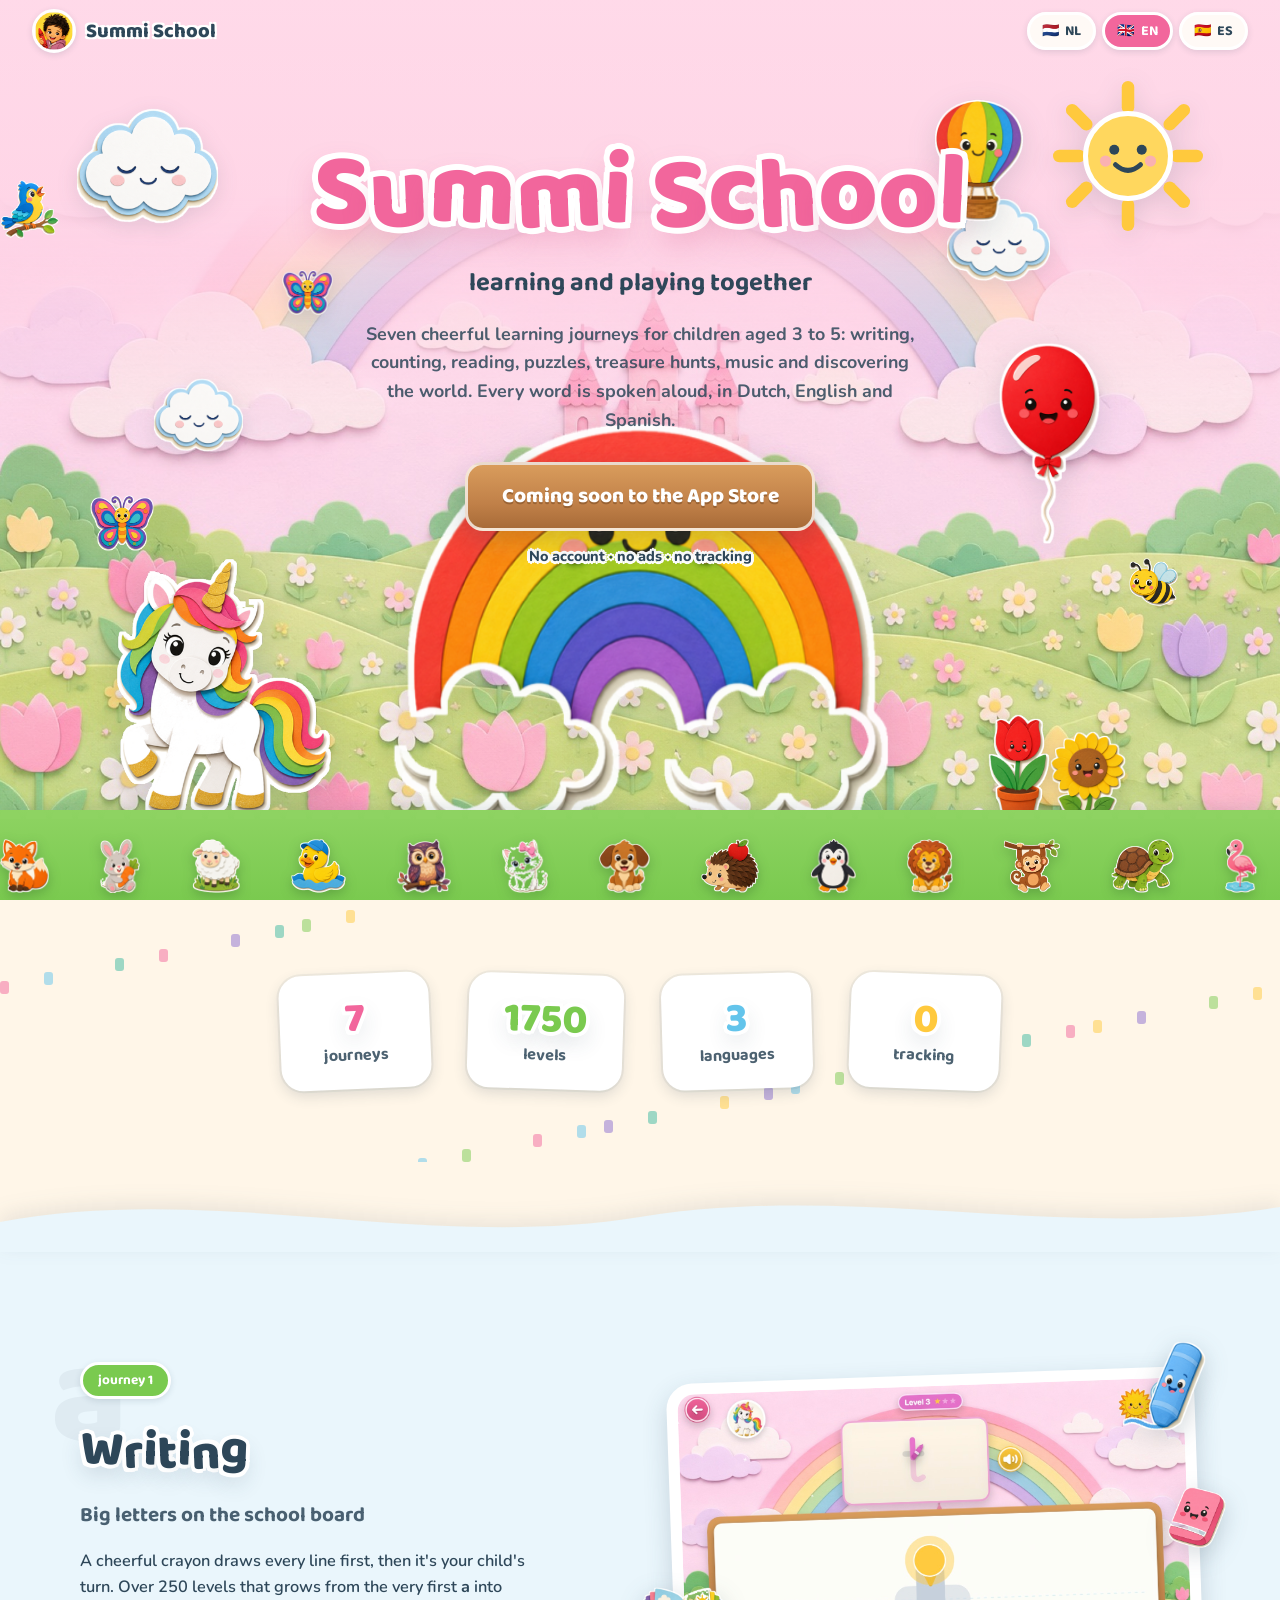
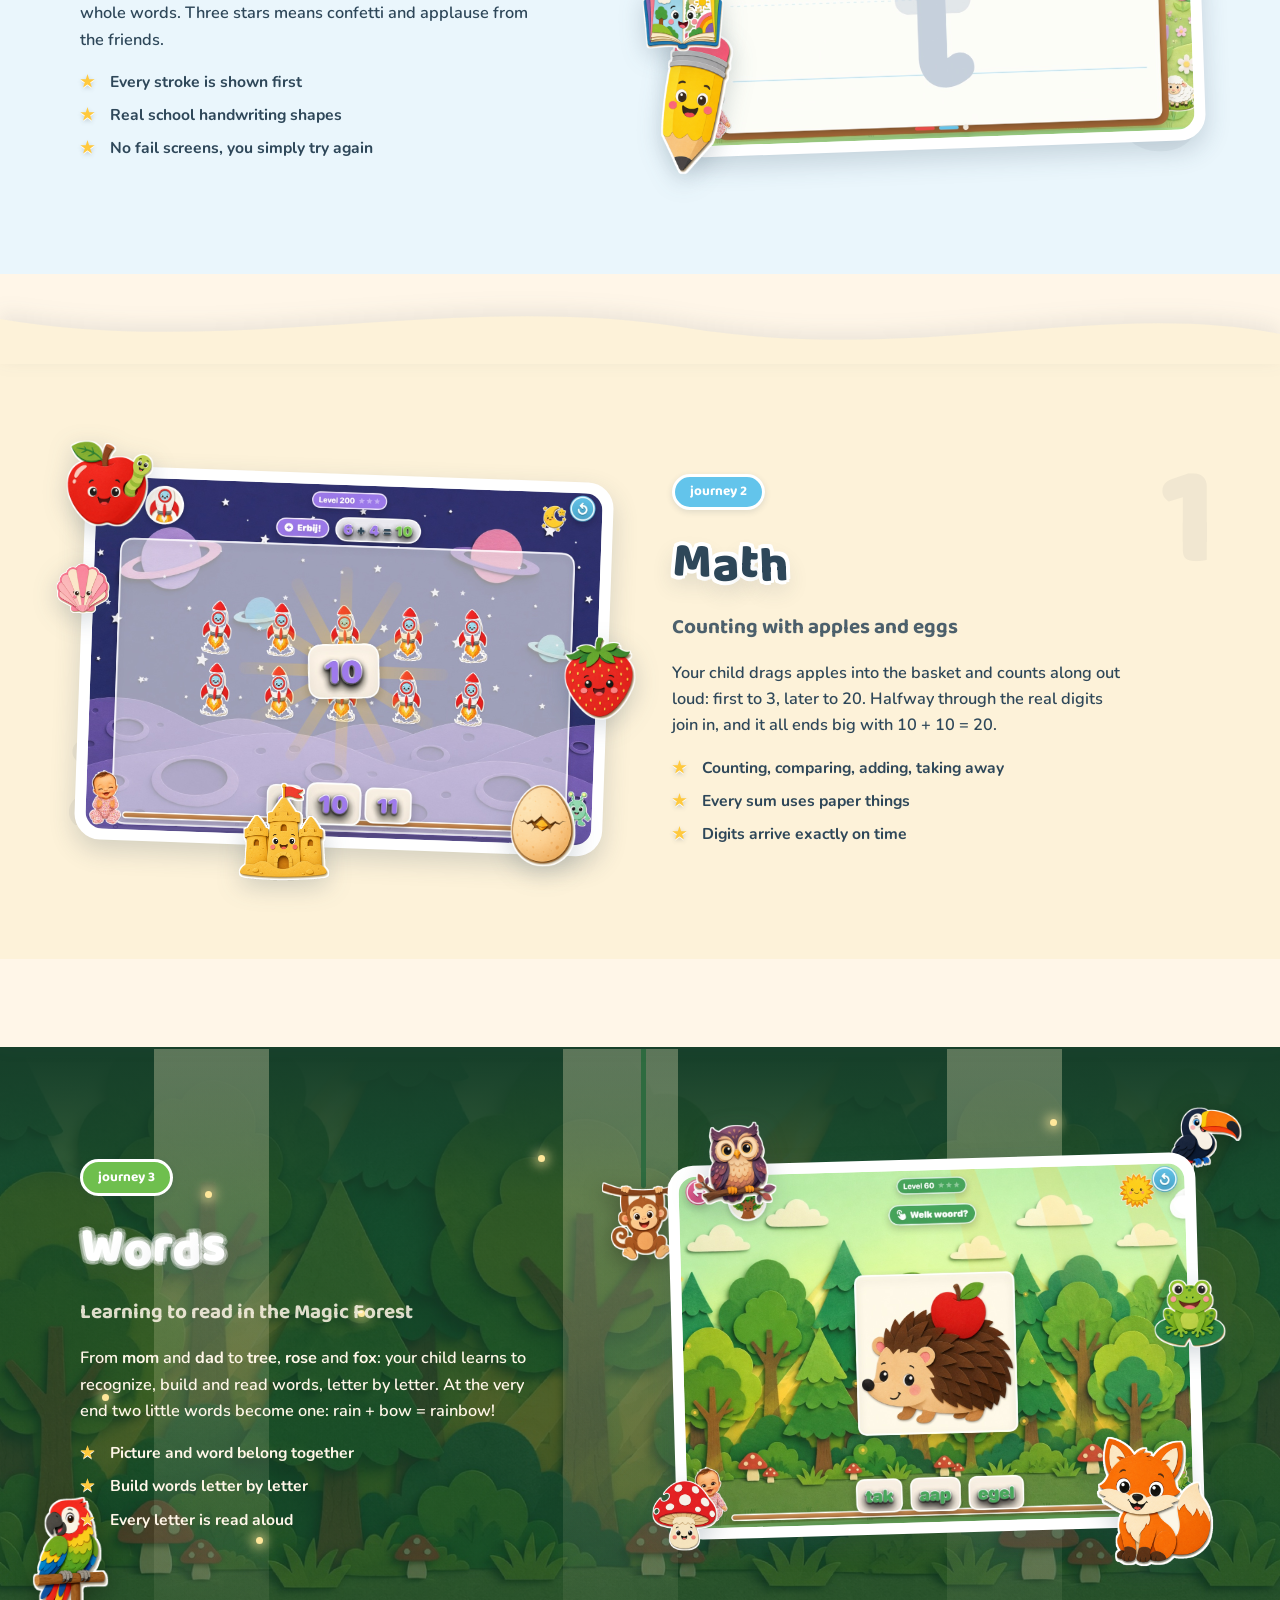
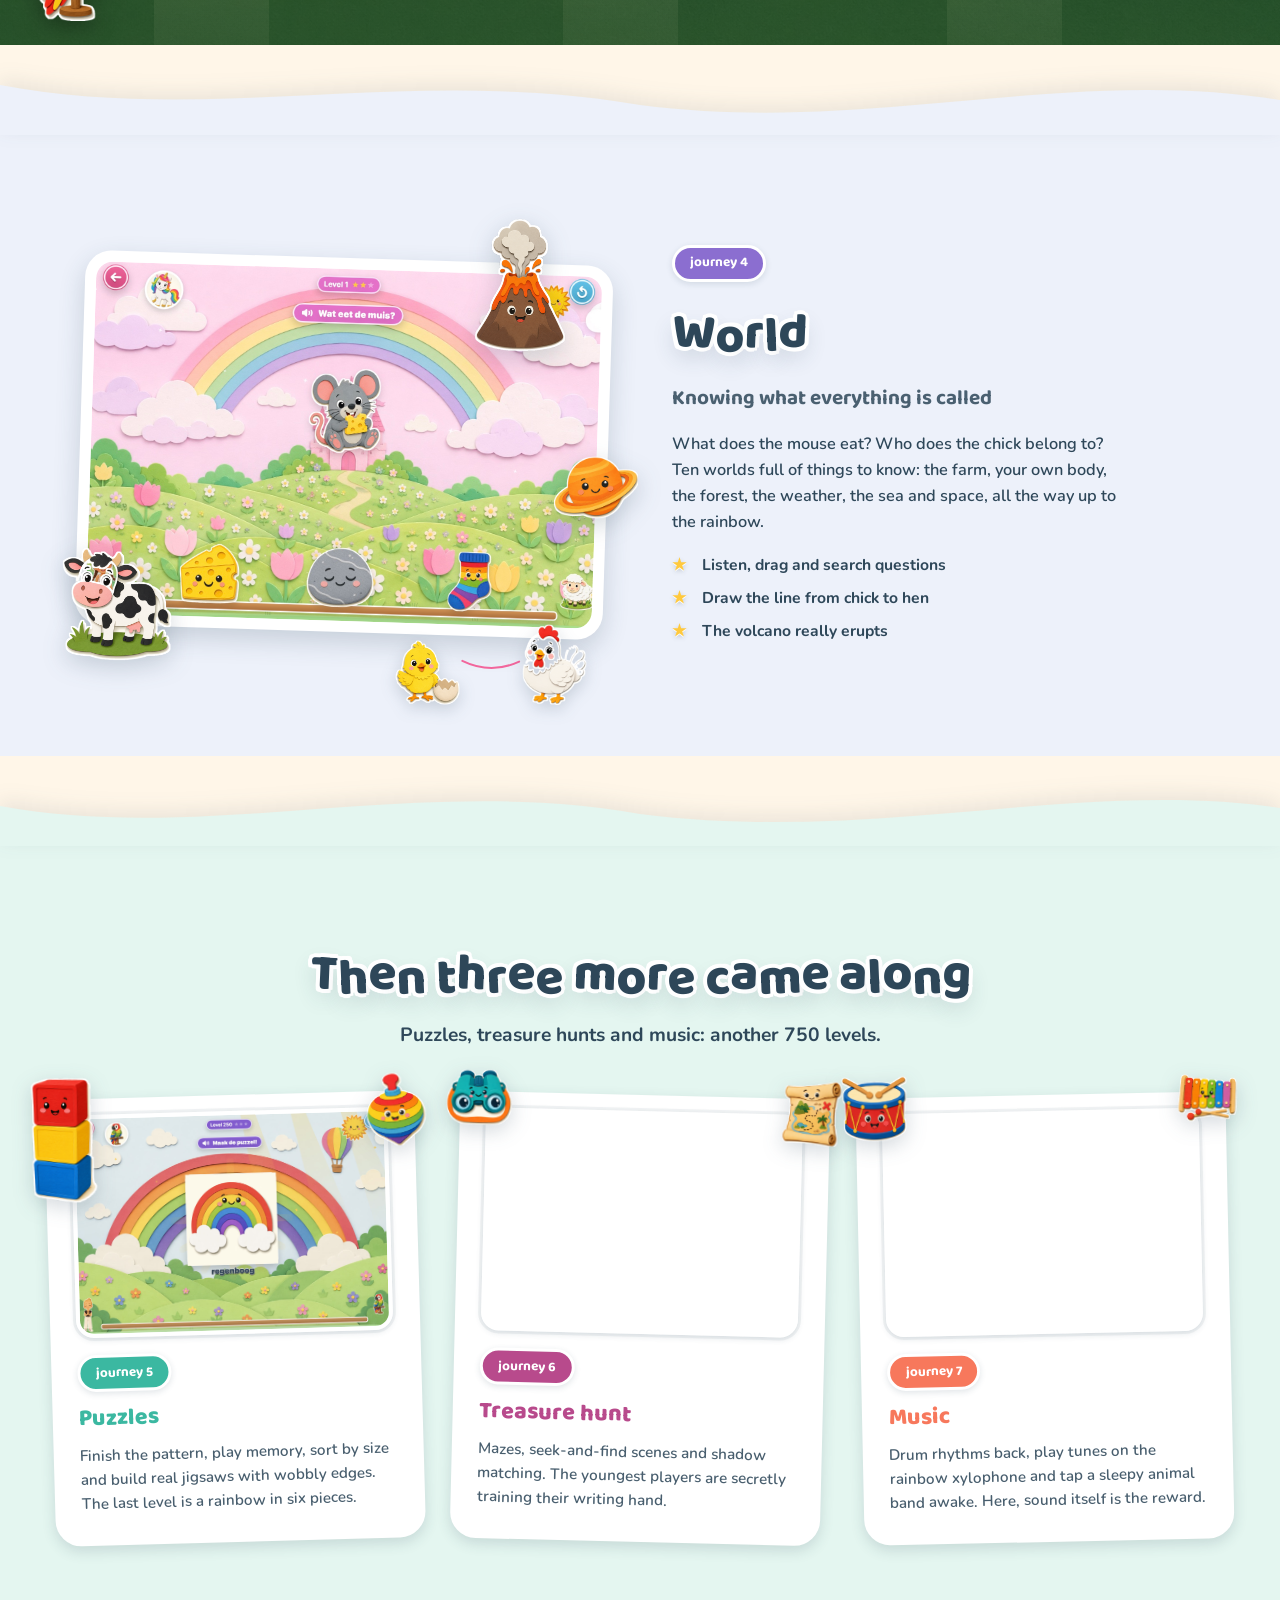
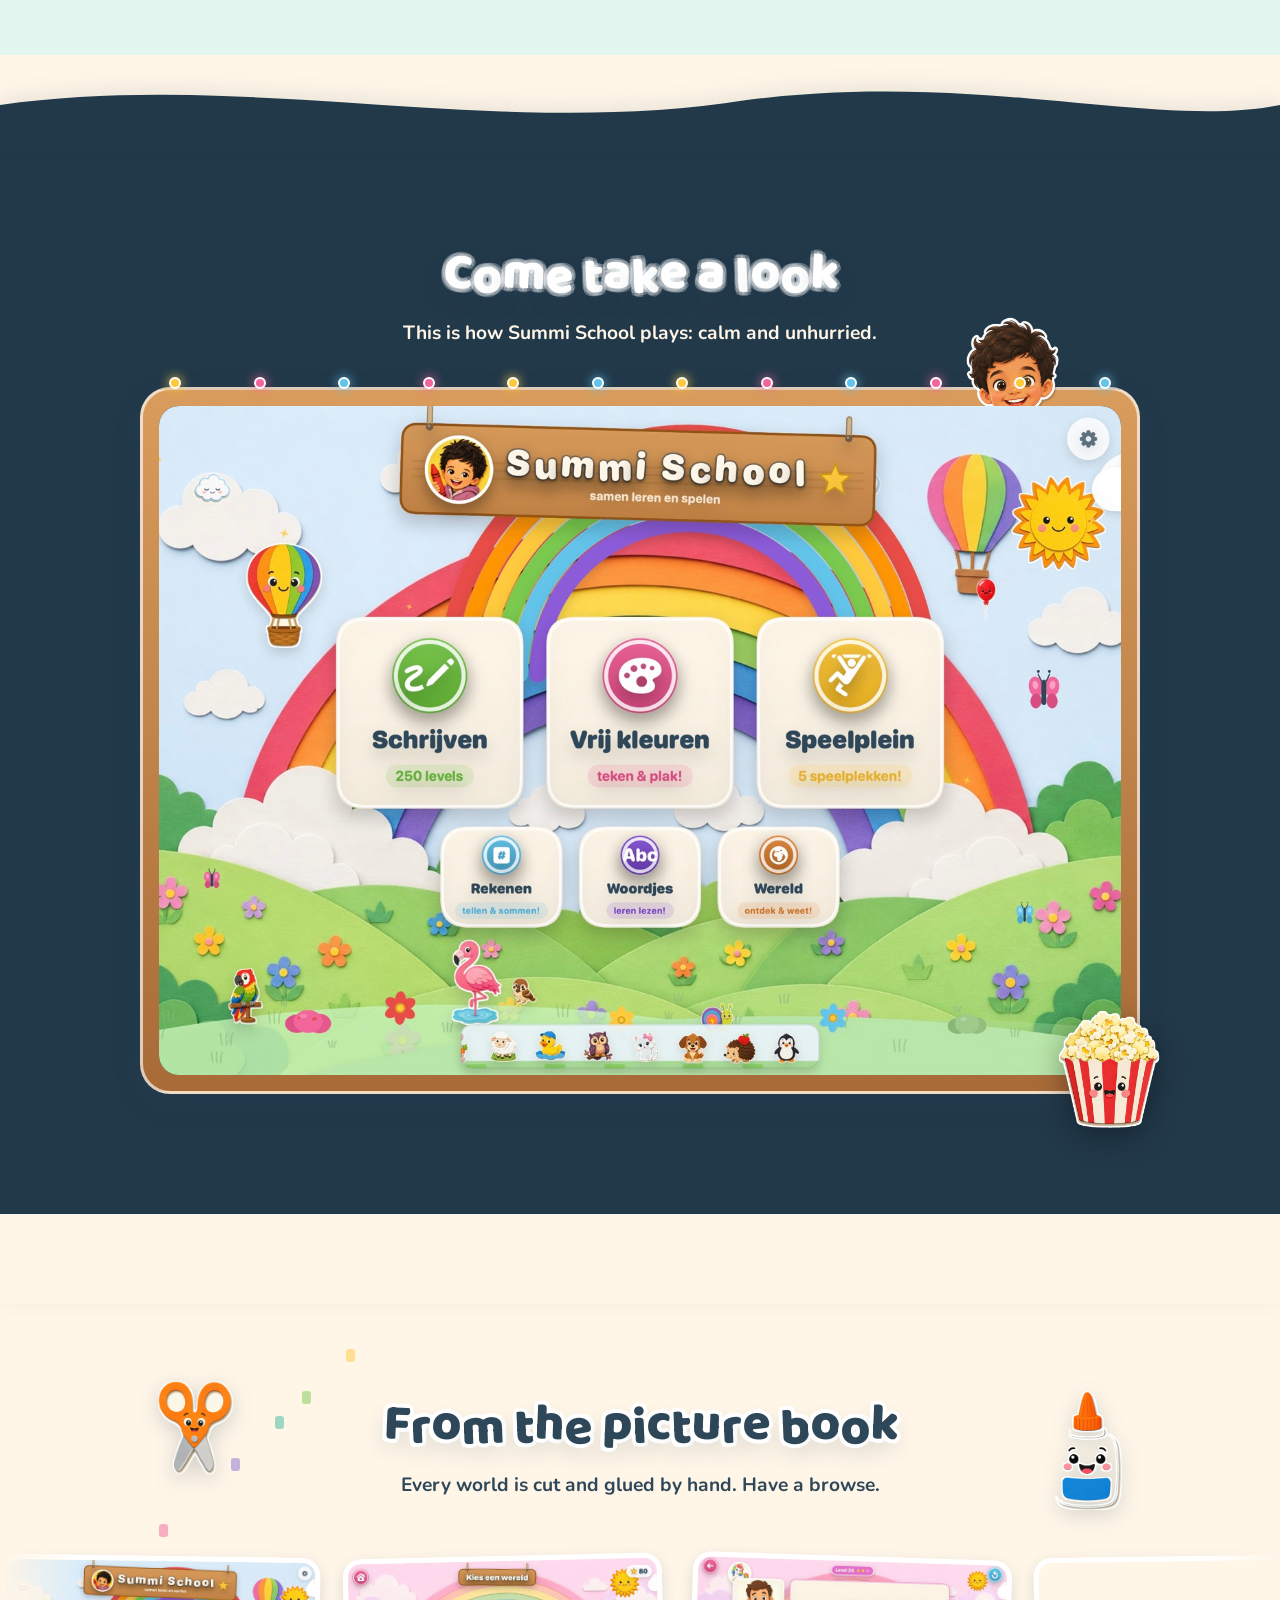
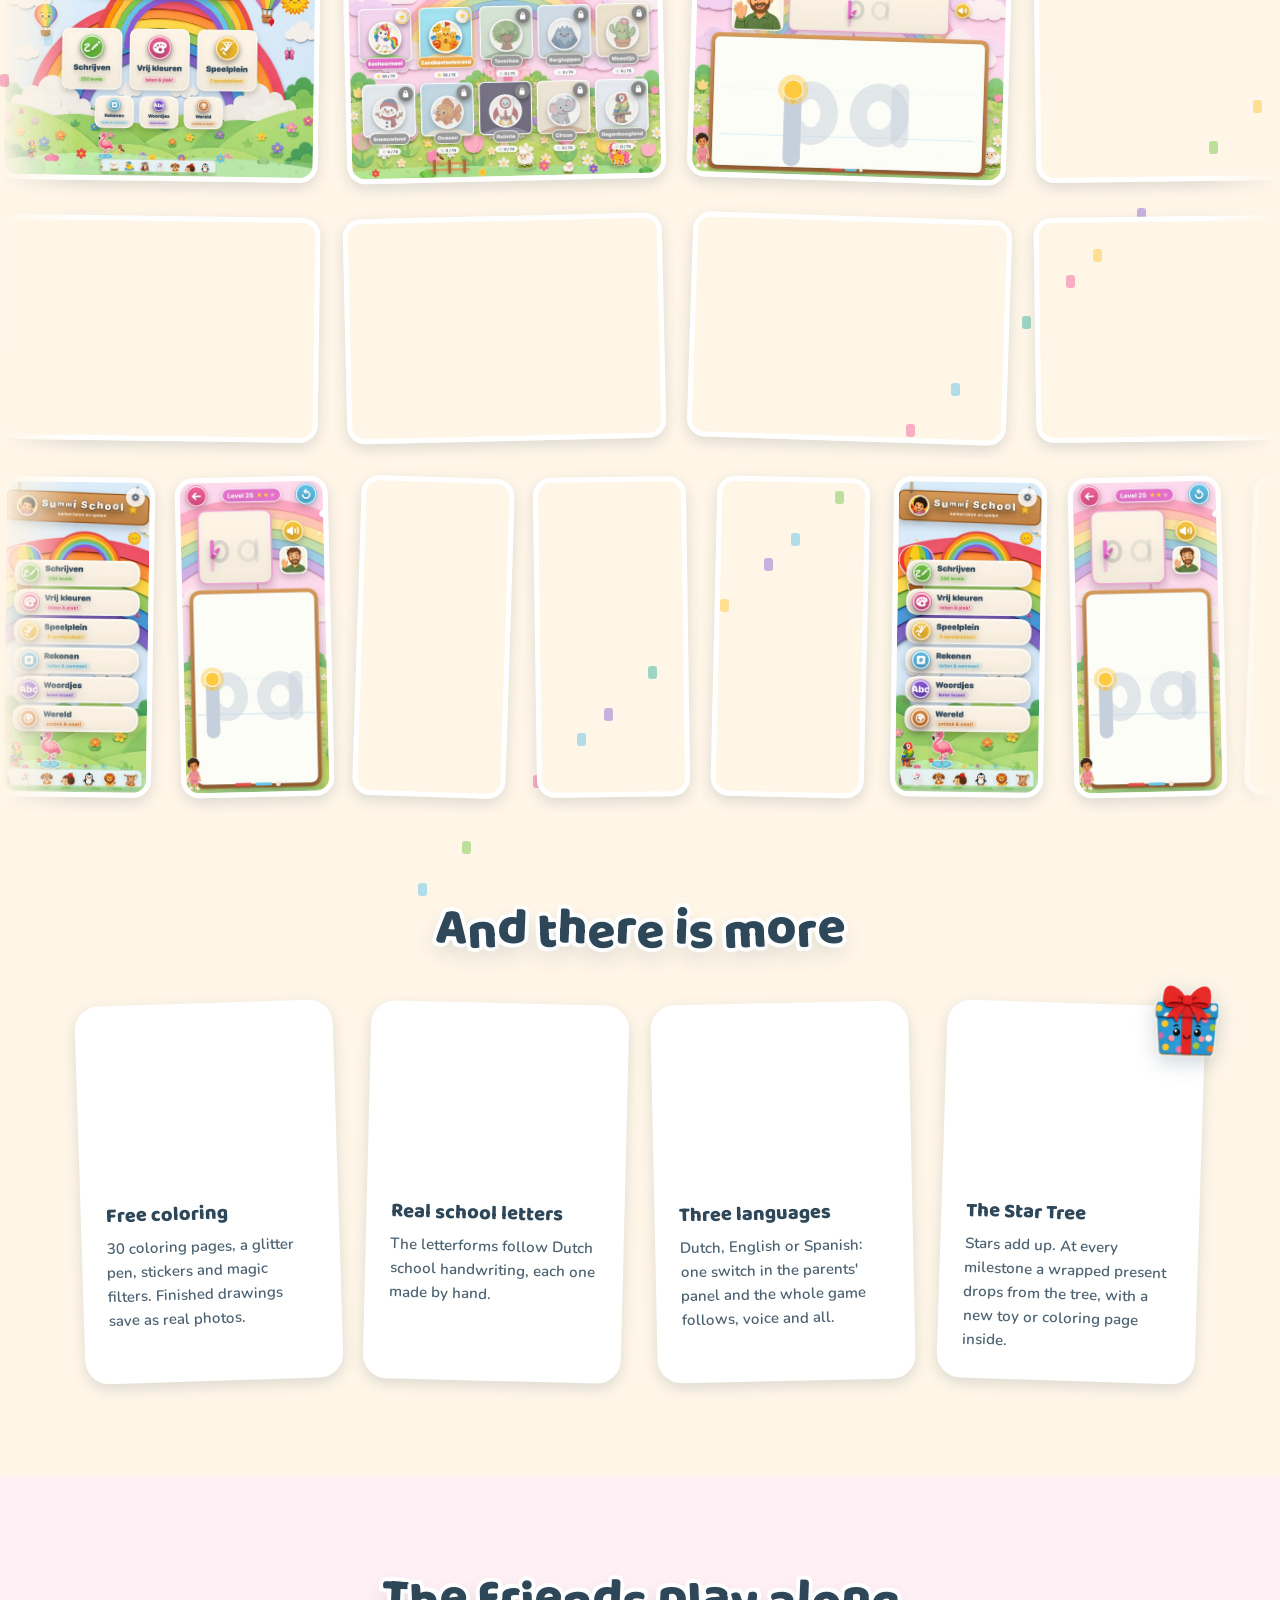
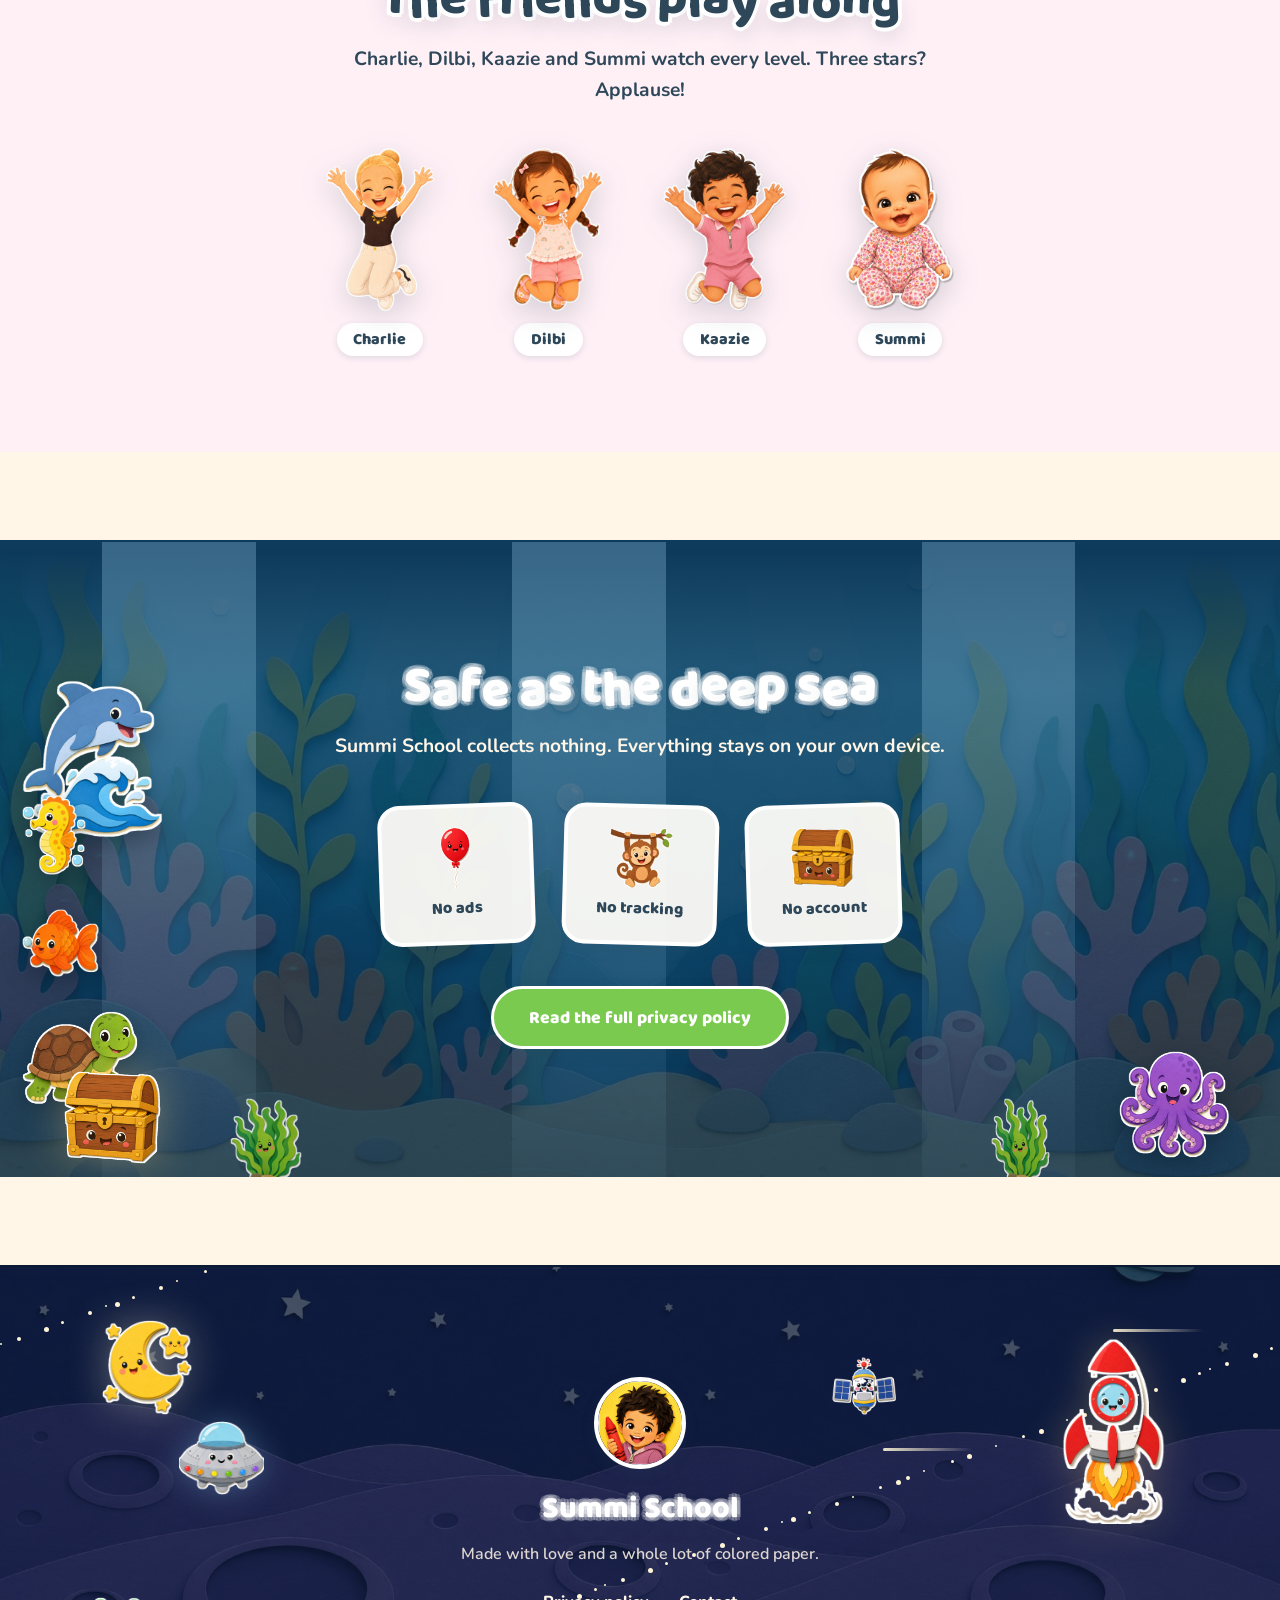
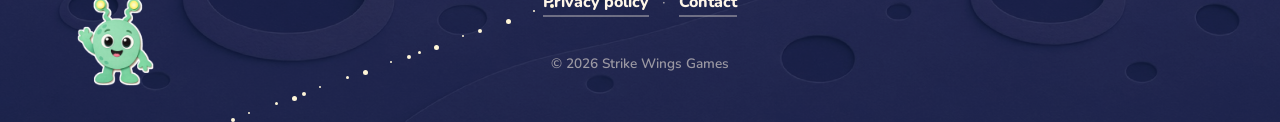
==== commit 43595a64: "privacy: drop the stale 'geen aankopen' claim, real stickers on the promise cards The Bijbelverhalen" ====
--- a/index.html
+++ b/index.html
@@ -384,10 +384,9 @@
     <h2 class="section-title playful on-dark reveal" data-i18n="oceanTitle">Veilig als de diepe zee</h2>
     <p class="section-sub on-dark reveal" data-i18n="oceanSub">Summi School verzamelt niets. Alles blijft op jullie eigen apparaat.</p>
     <div class="promise-row">
-      <div class="promise reveal" style="--tilt:-2deg"><span class="promise-emoji">🎈</span><span data-i18n="promiseAds">Geen reclame</span></div>
-      <div class="promise reveal" style="--tilt:1.6deg"><span class="promise-emoji">🙈</span><span data-i18n="promiseTracking">Geen tracking</span></div>
-      <div class="promise reveal" style="--tilt:-1.4deg"><span class="promise-emoji">🔑</span><span data-i18n="promiseAccount">Geen account</span></div>
-      <div class="promise reveal" style="--tilt:2.2deg"><span class="promise-emoji">🛒</span><span data-i18n="promisePurchases">Geen aankopen</span></div>
+      <div class="promise reveal" style="--tilt:-2deg"><img class="promise-sticker" src="assets/art/cut_feestballon.png" alt=""><span data-i18n="promiseAds">Geen reclame</span></div>
+      <div class="promise reveal" style="--tilt:1.6deg"><img class="promise-sticker" src="assets/art/cut_aap.png" alt=""><span data-i18n="promiseTracking">Geen tracking</span></div>
+      <div class="promise reveal" style="--tilt:-1.8deg"><img class="promise-sticker" src="assets/art/cut_schatkist.png" alt=""><span data-i18n="promiseAccount">Geen account</span></div>
     </div>
     <a class="privacy-link reveal" href="privacy.html" data-i18n="oceanCta">Lees het hele privacybeleid</a>
   </div>
--- a/assets/css/site.css
+++ b/assets/css/site.css
@@ -1242,7 +1242,7 @@
   transition: transform 0.3s var(--spring);
 }
 .promise:hover { transform: rotate(var(--tilt, 0deg)) scale(1.07); }
-.promise-emoji { font-size: 1.9rem; }
+.promise-sticker { height: 62px; width: auto; }
 .privacy-link {
   display: block;
   width: fit-content;
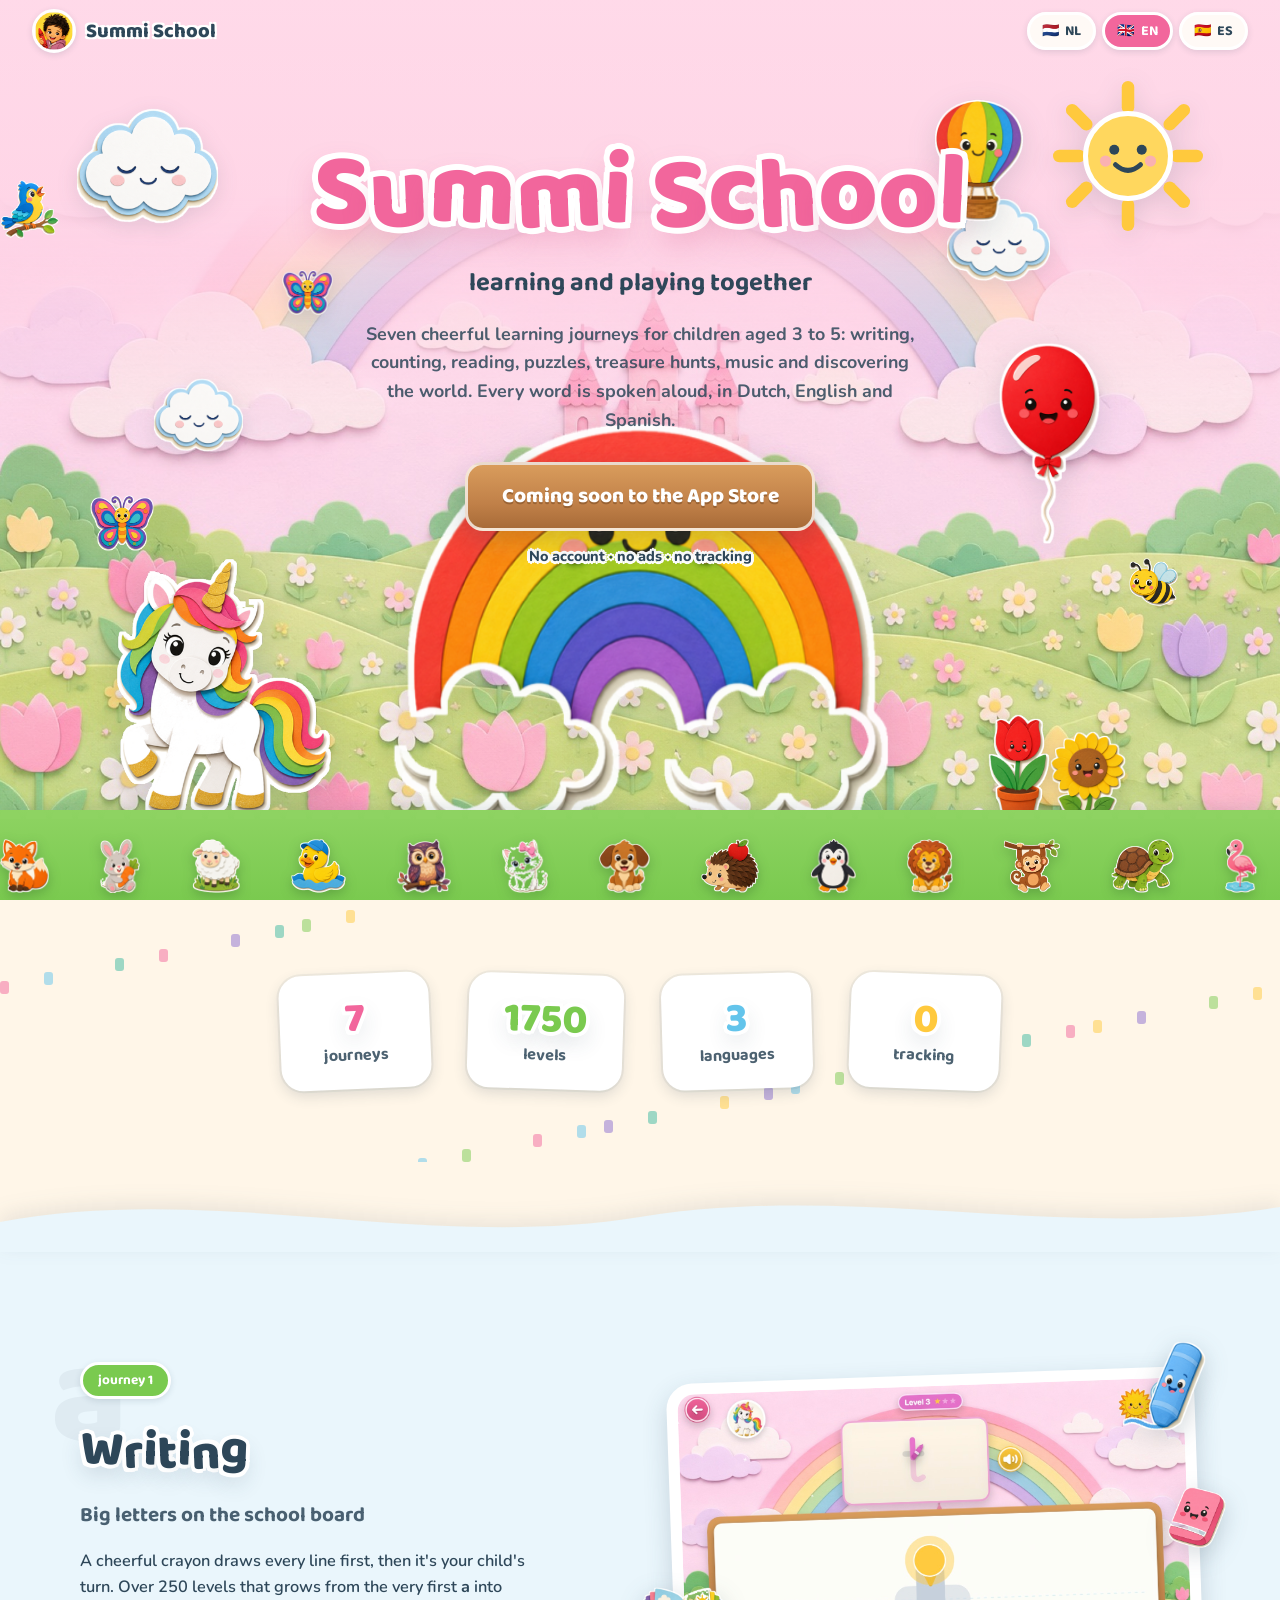
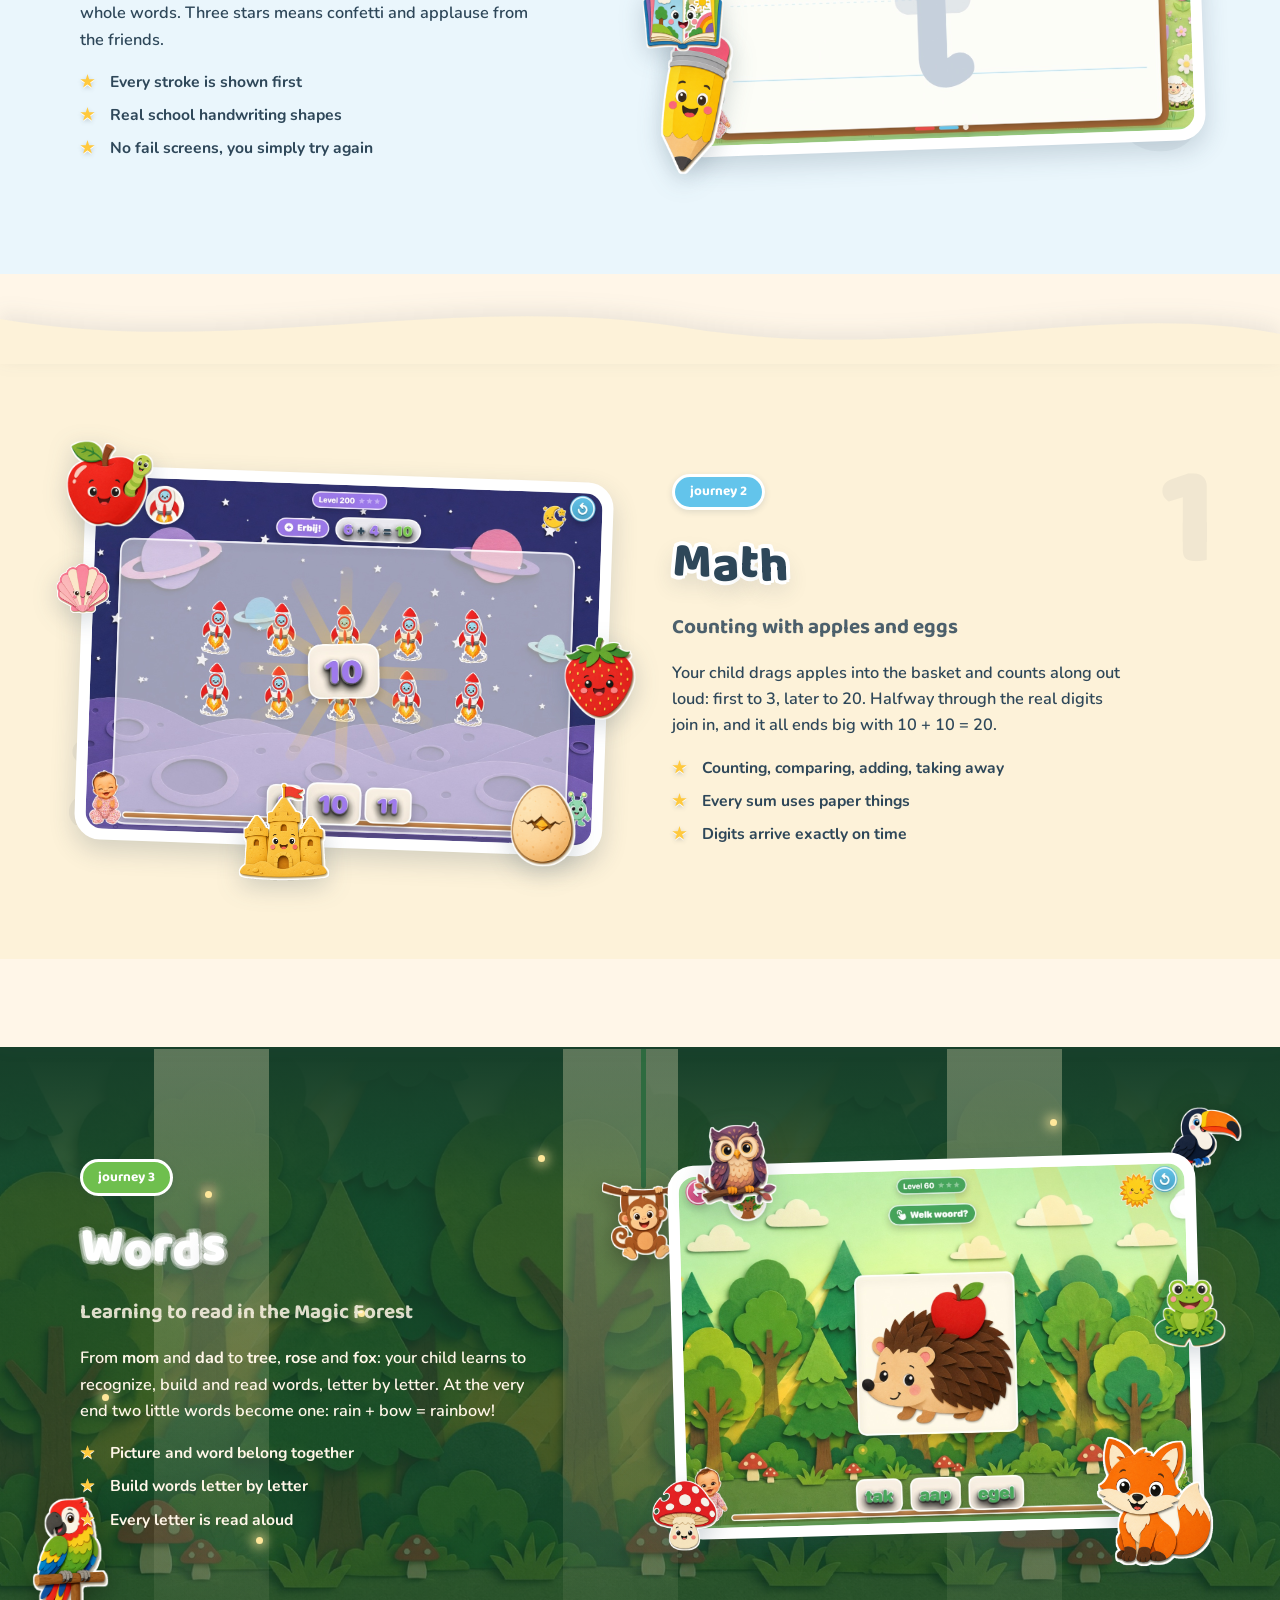
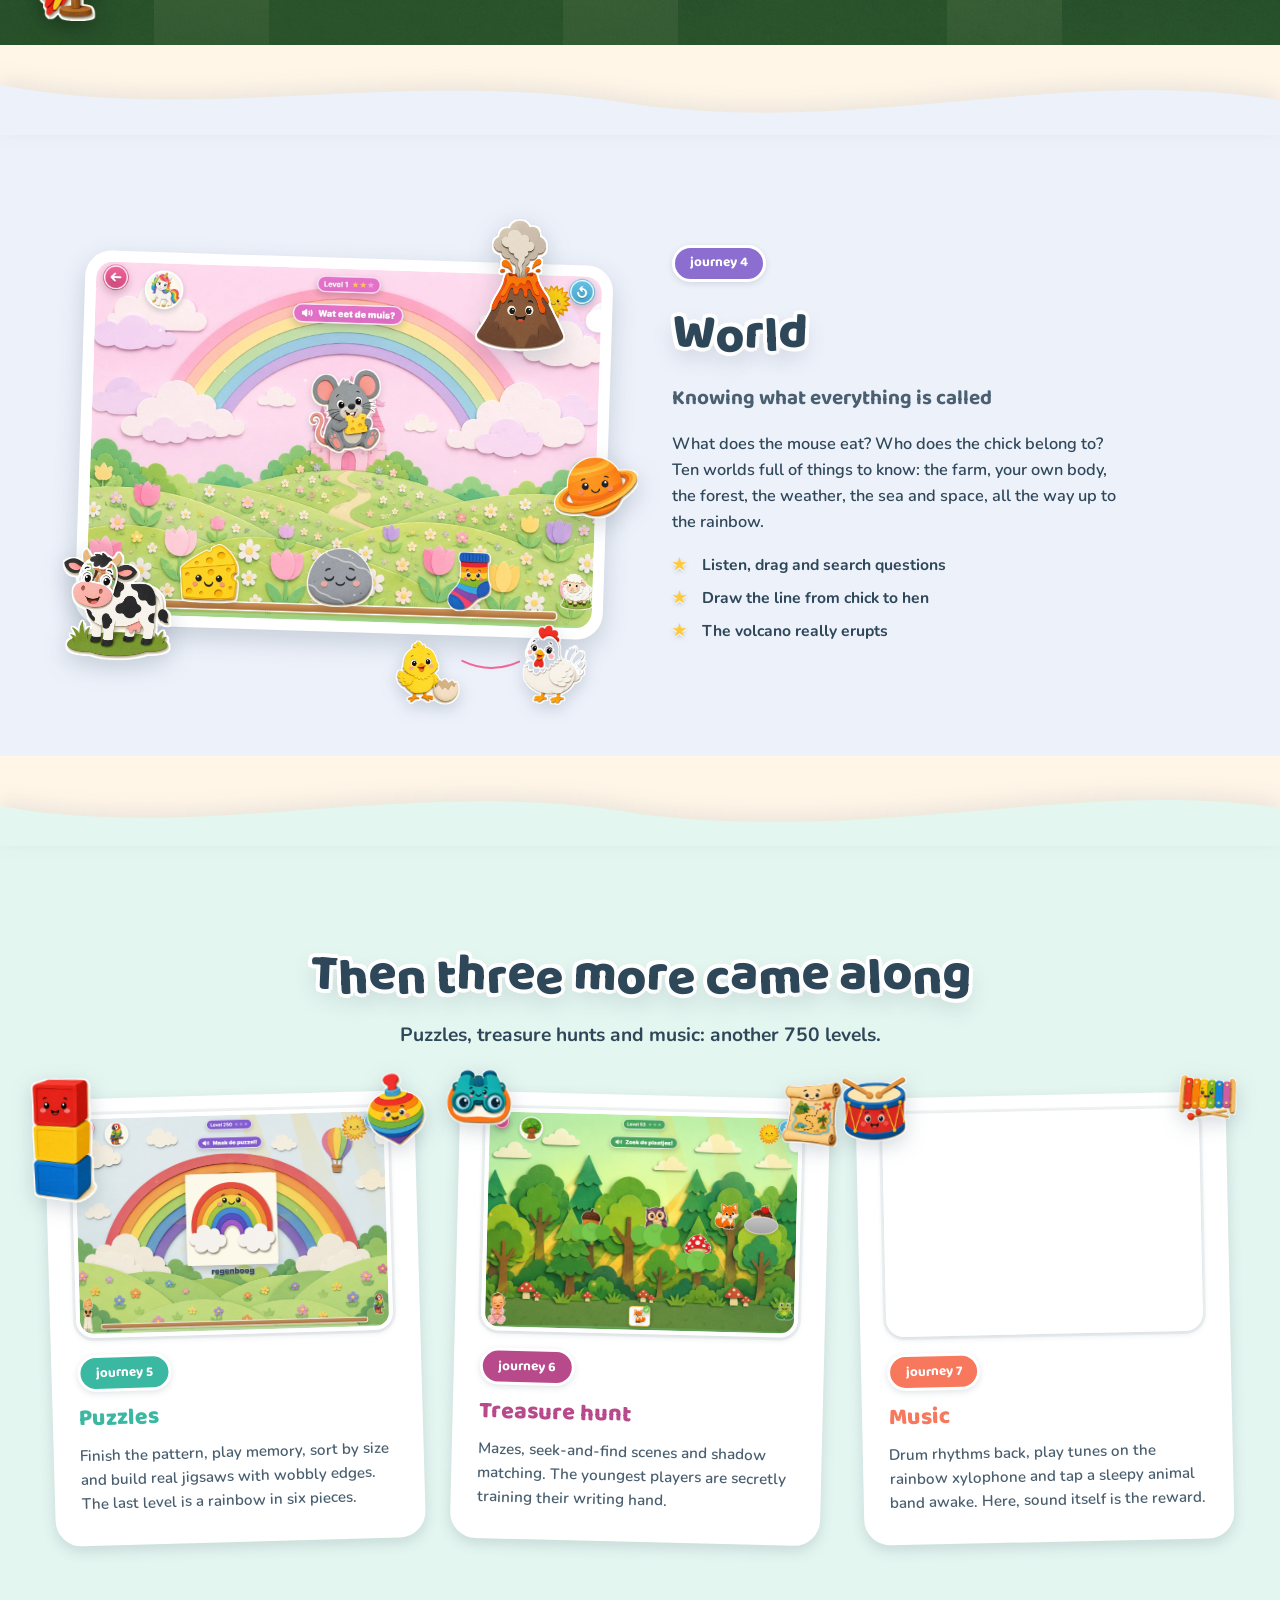
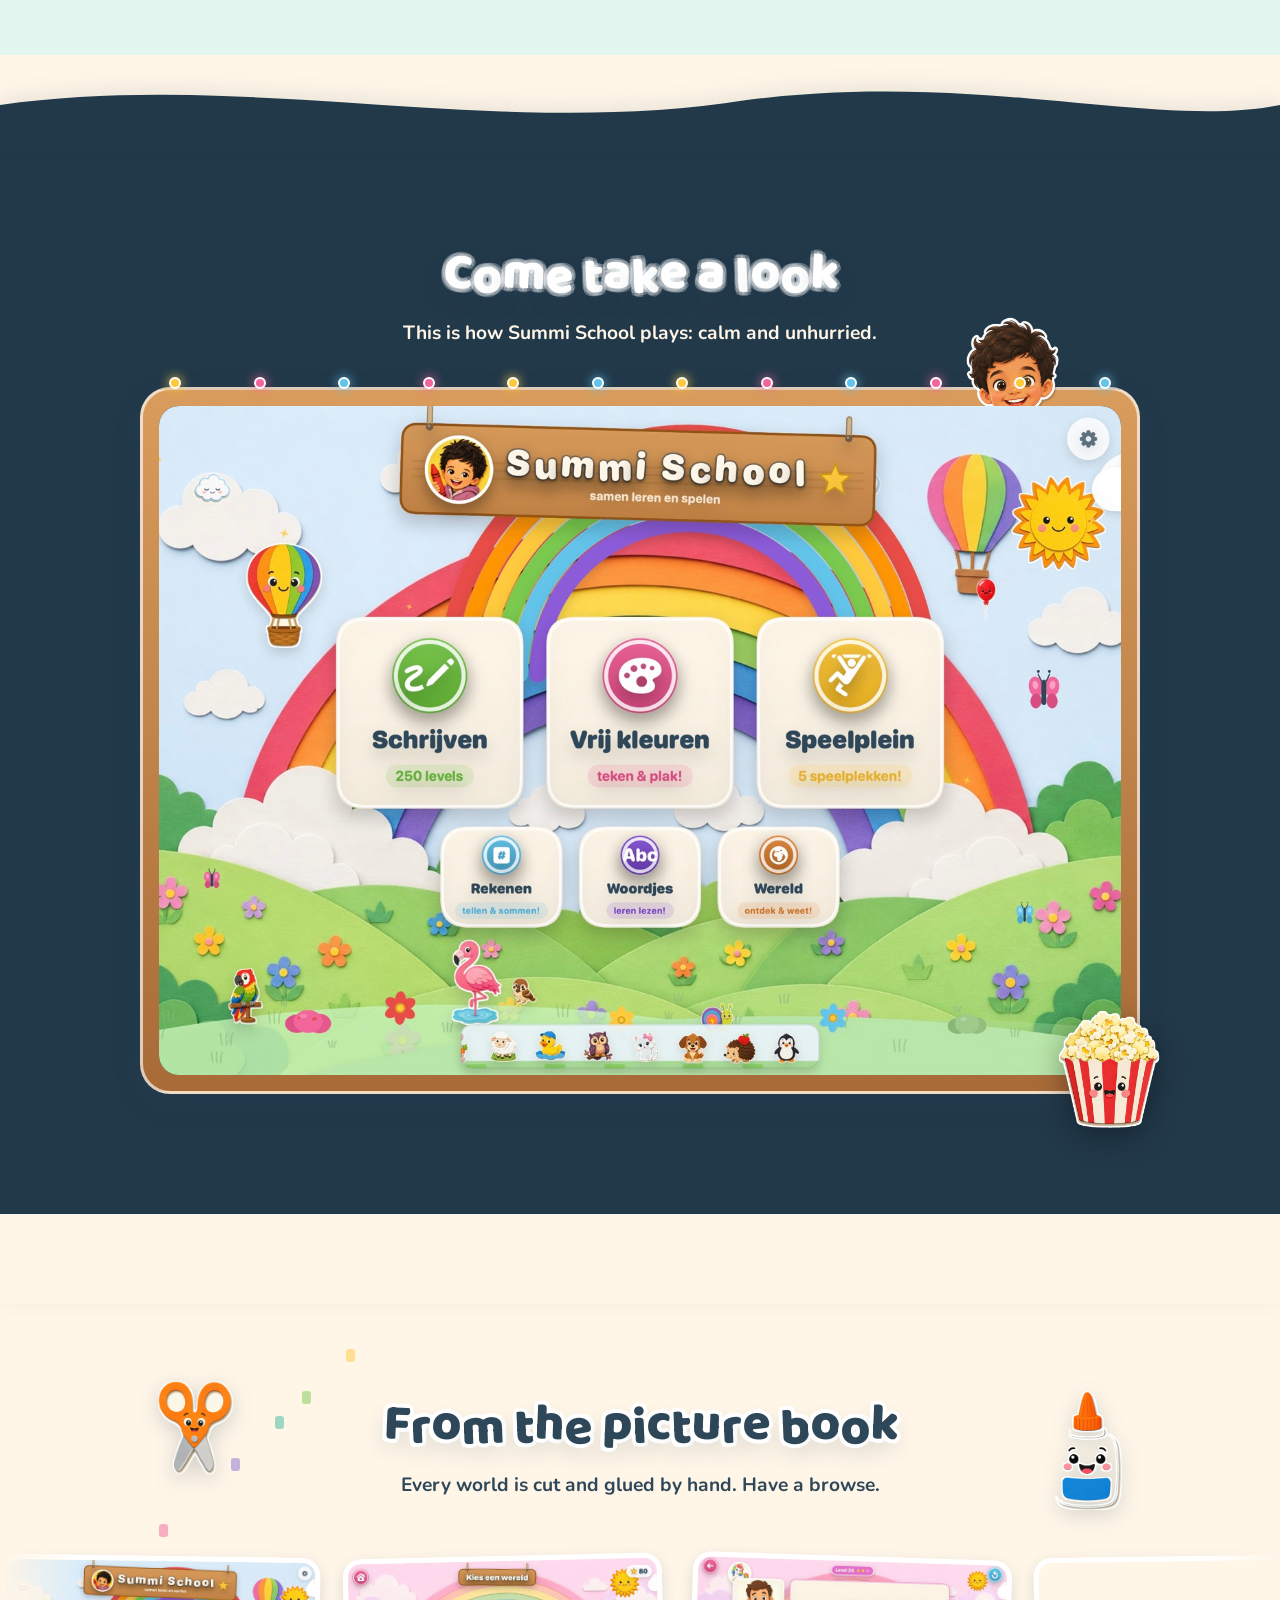
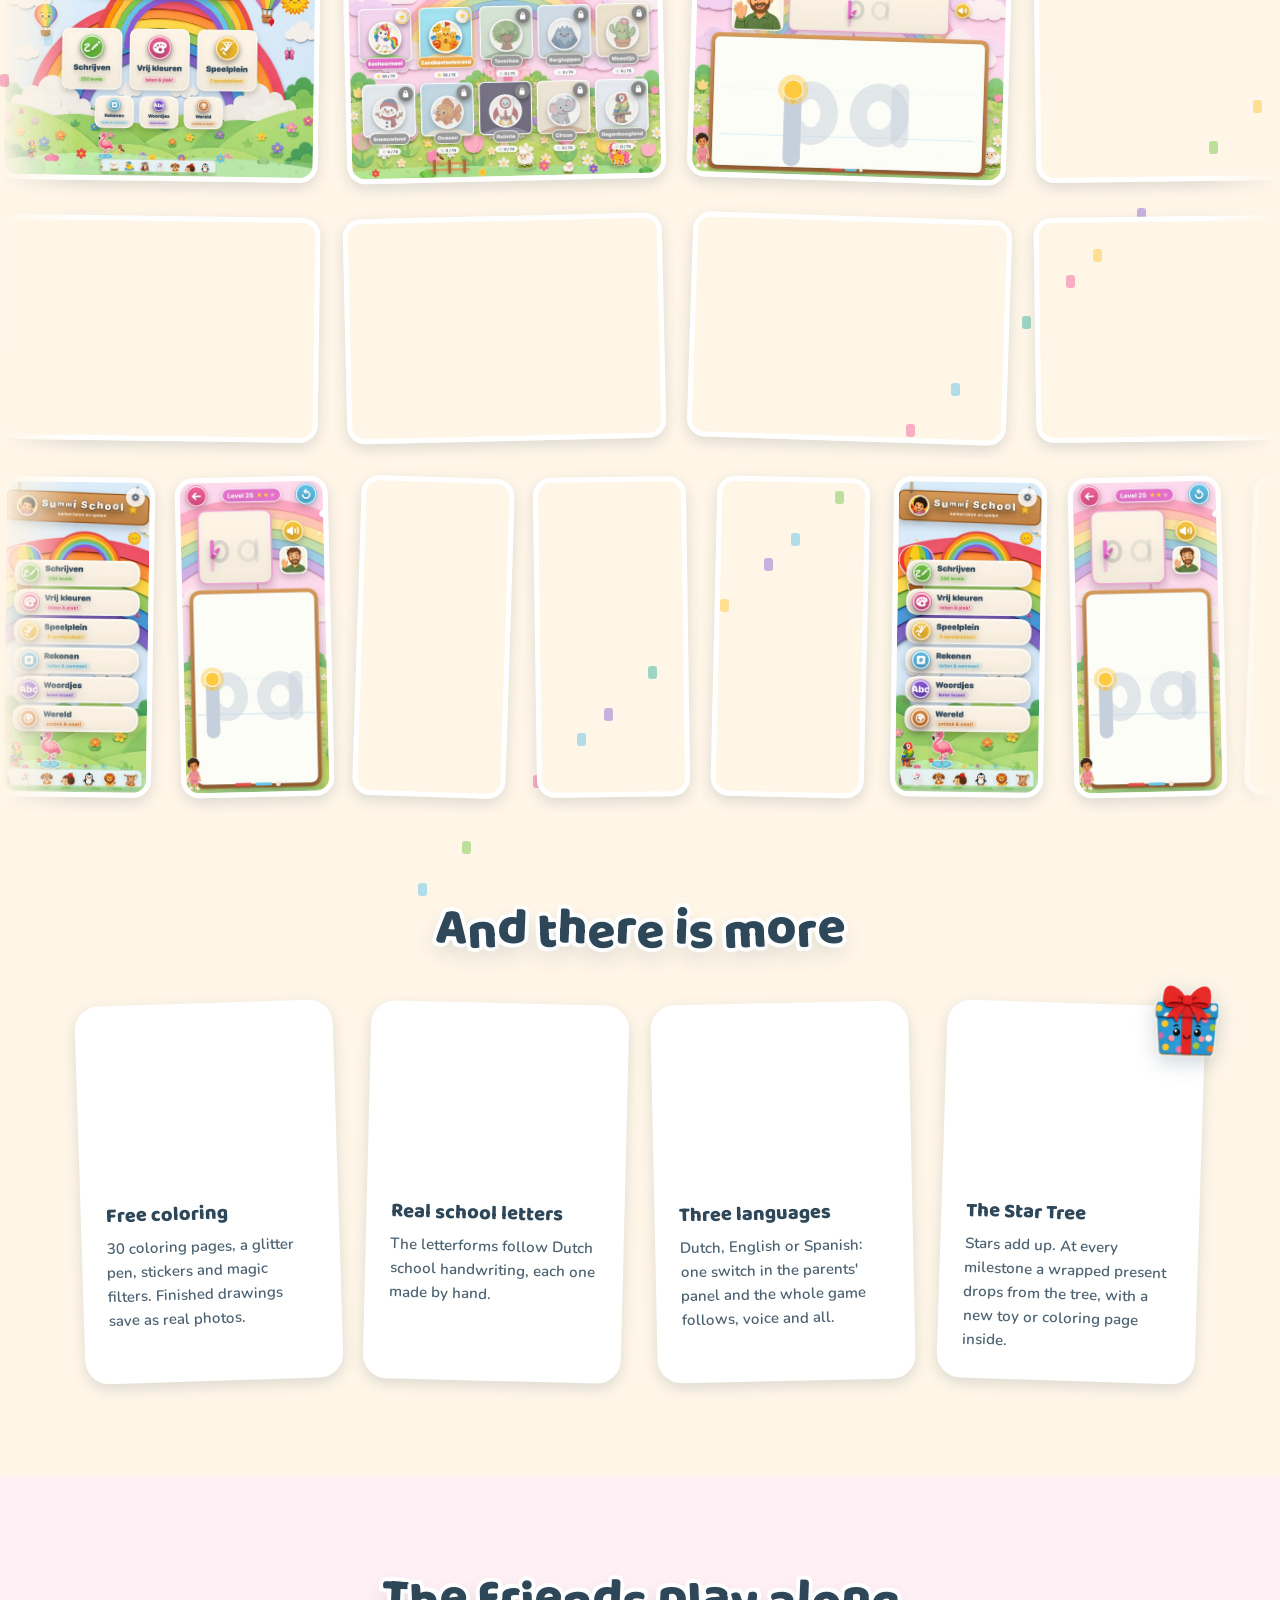
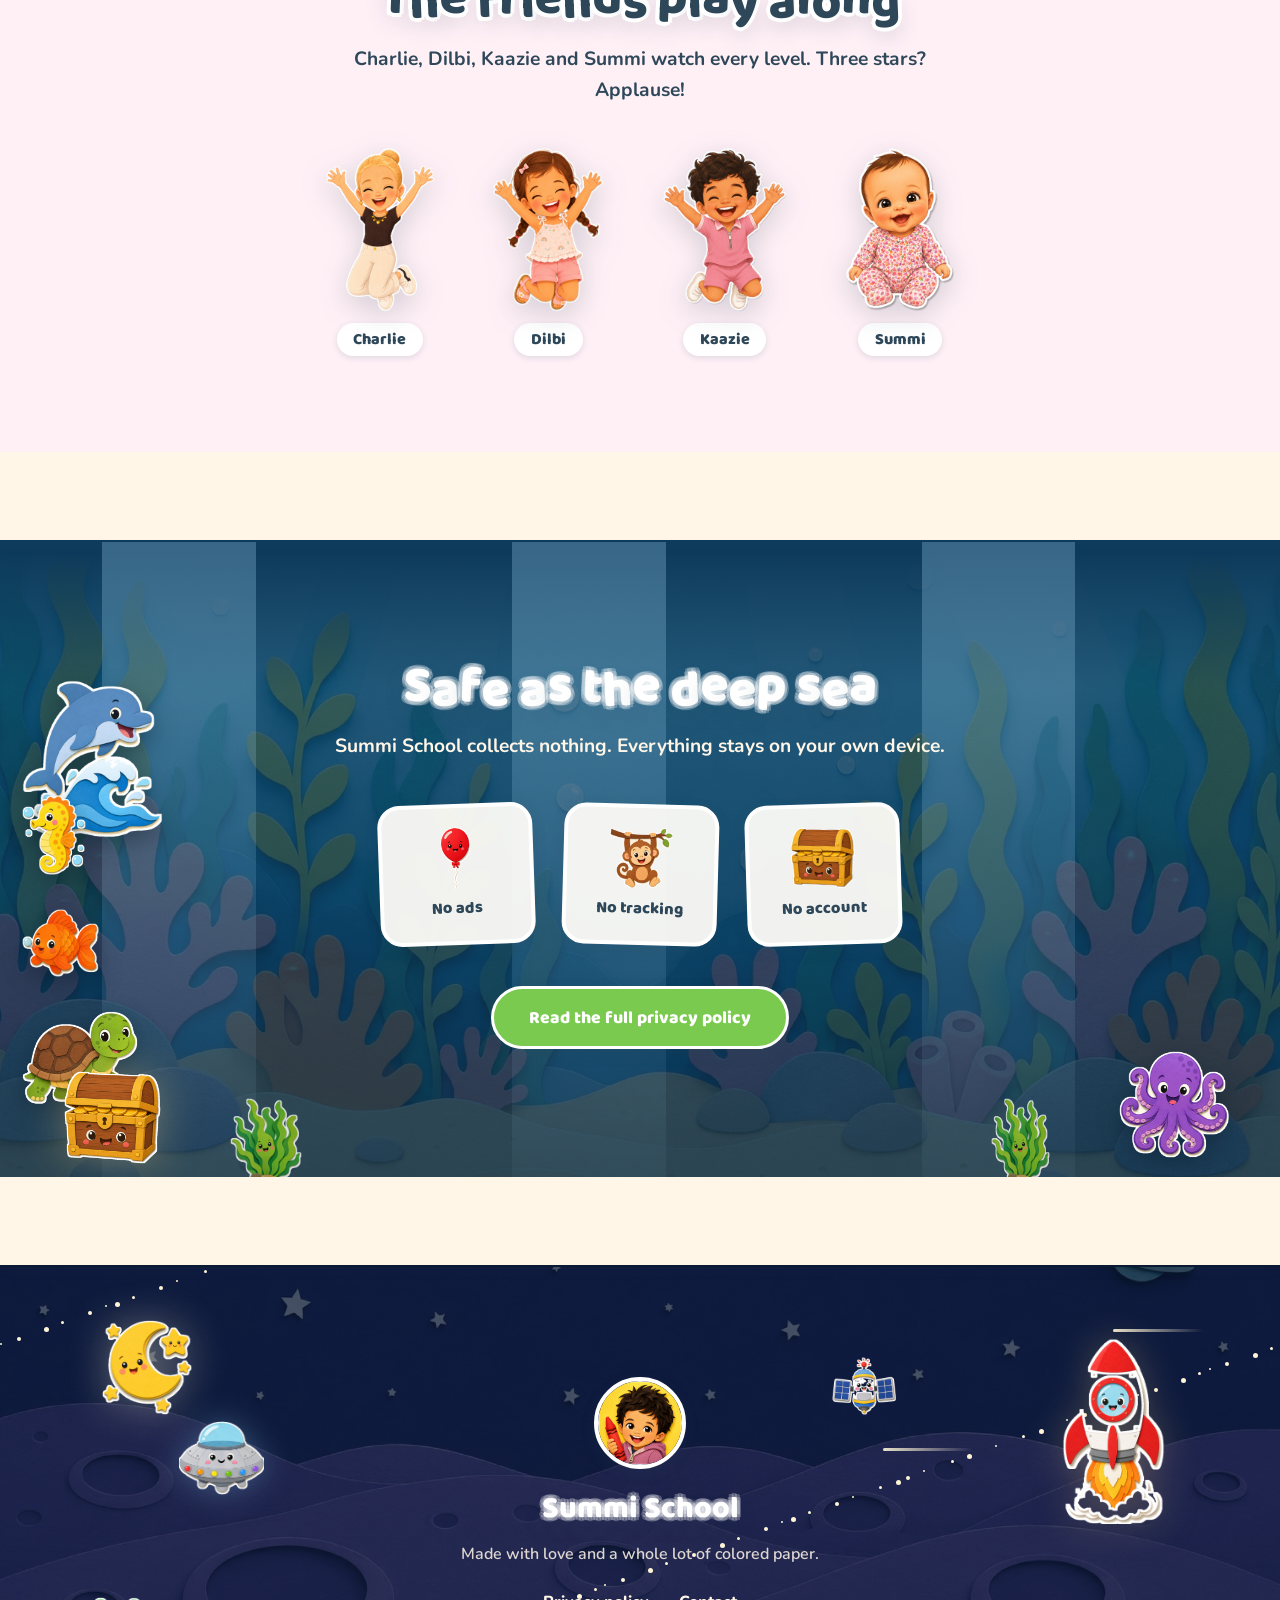
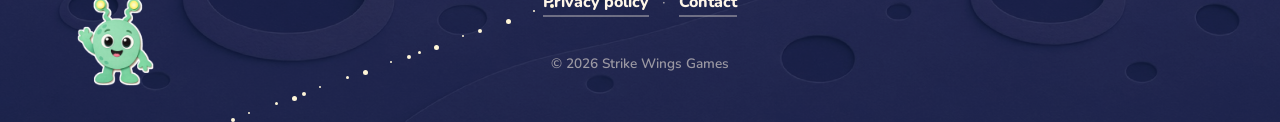
==== commit 72120e64: "contact: mail goes to strikewingsgames@gmail.com Co-Authored-By: Claude Fable 5 <noreply@anthropic.c" ====
--- a/index.html
+++ b/index.html
@@ -410,7 +410,7 @@
     <div class="footer-links">
       <a href="privacy.html" data-i18n="footerPrivacy">Privacybeleid</a>
       <span>·</span>
-      <a href="mailto:gbvanrenswoude@gmail.com" data-i18n="footerContact">Contact</a>
+      <a href="mailto:strikewingsgames@gmail.com" data-i18n="footerContact">Contact</a>
     </div>
     <p class="space-copyright">© 2026 Strike Wings Games</p>
   </div>
